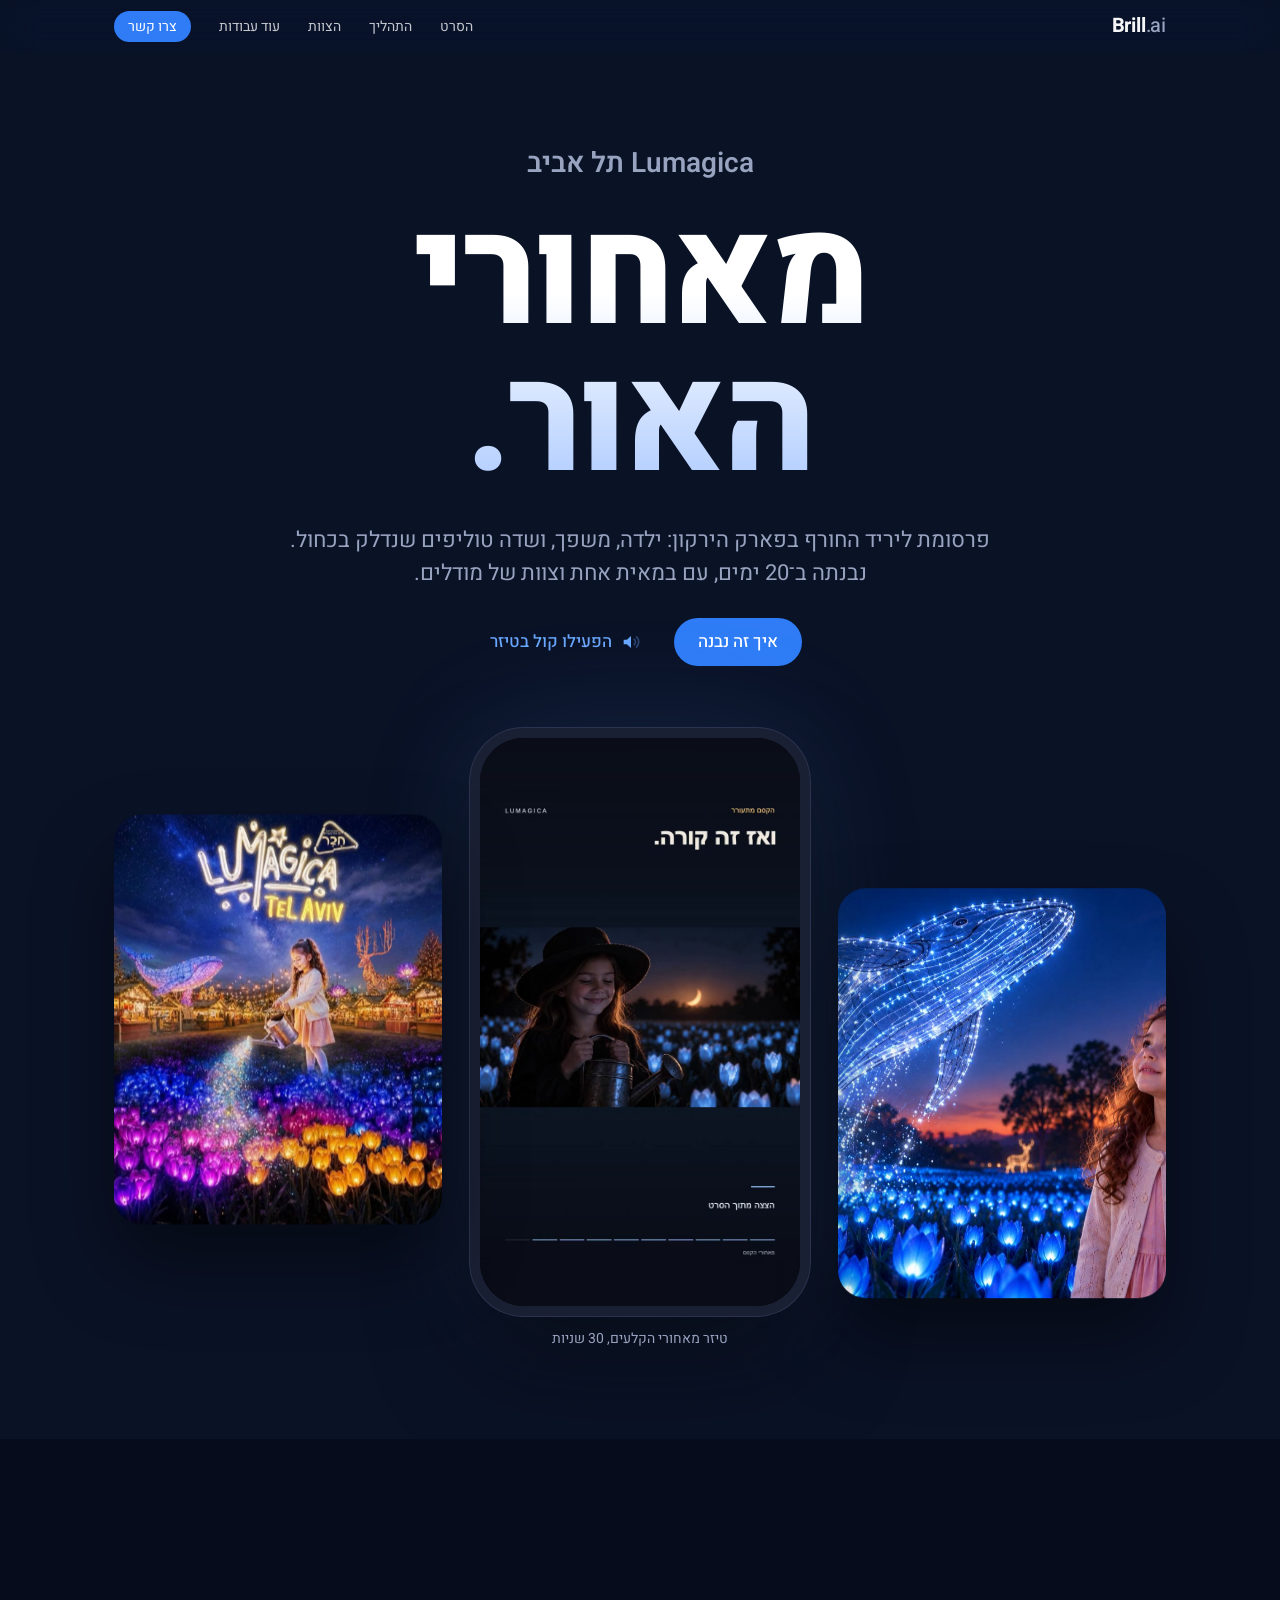
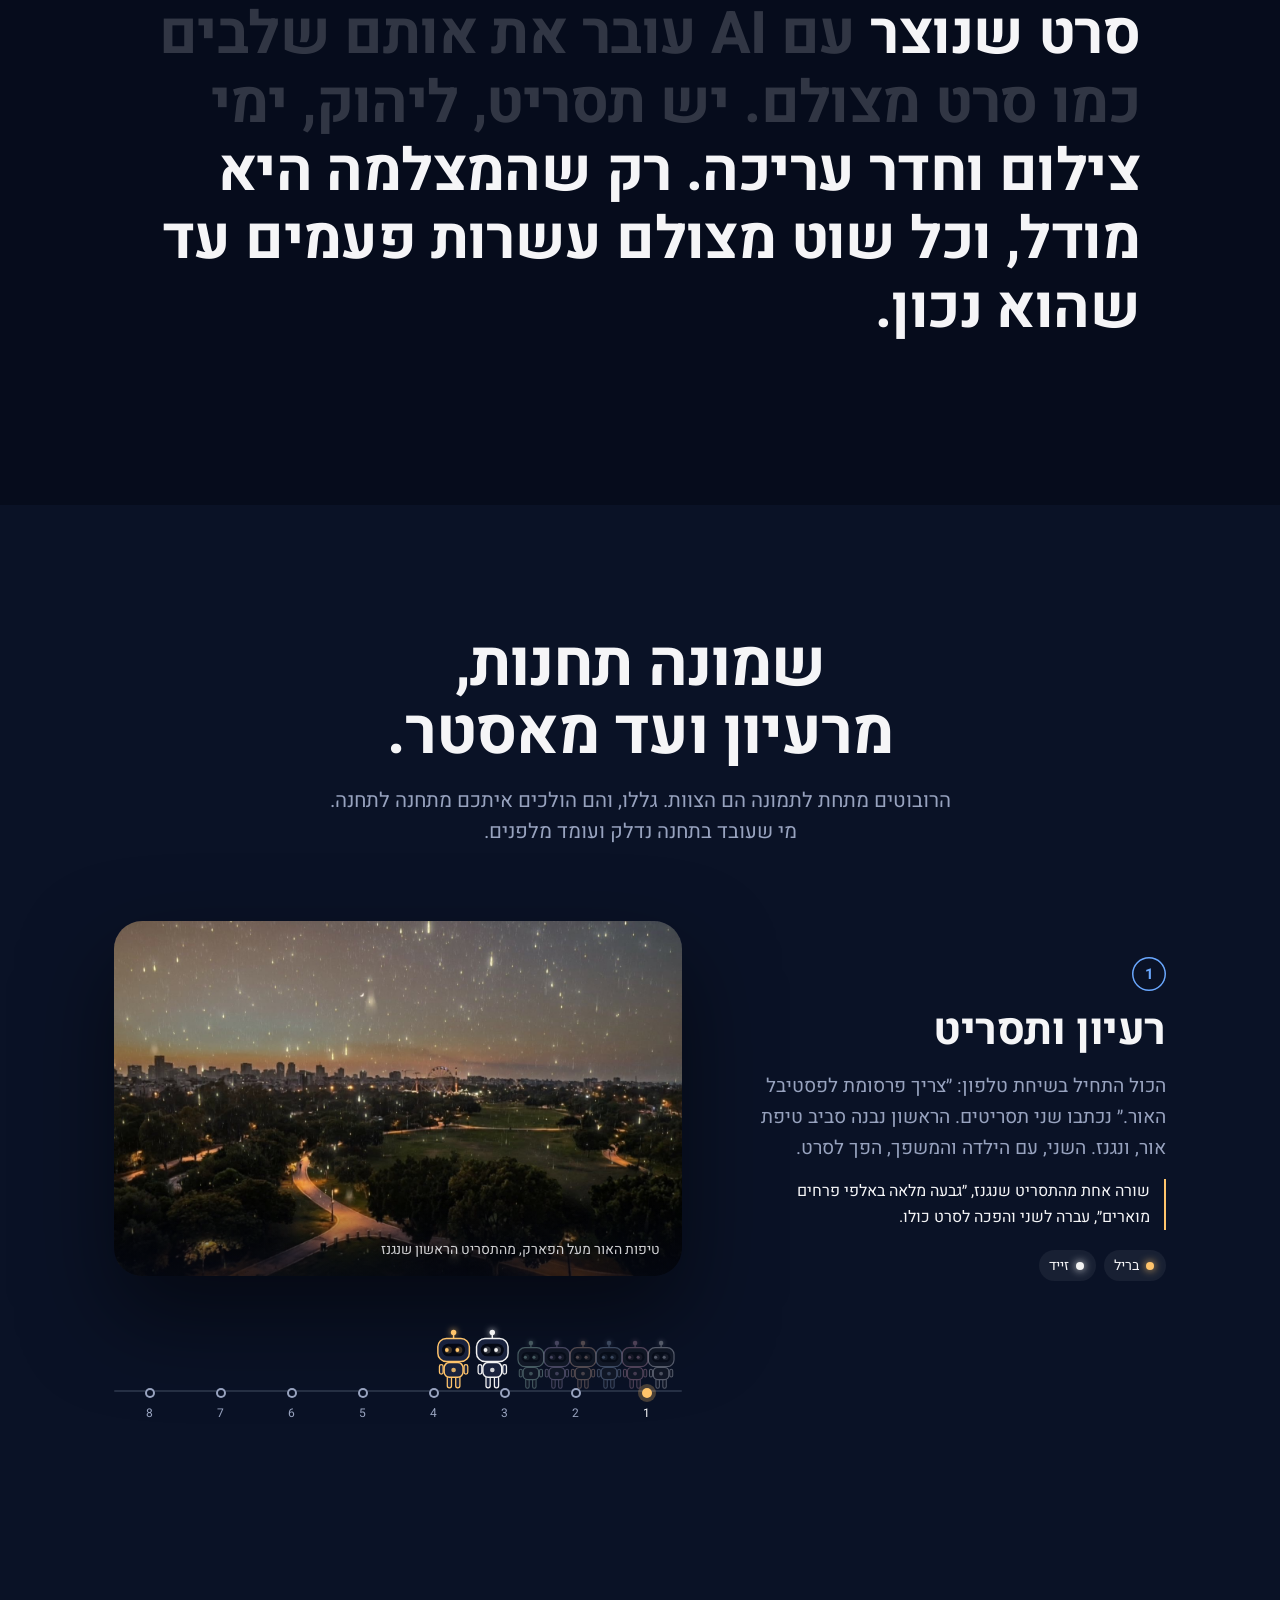
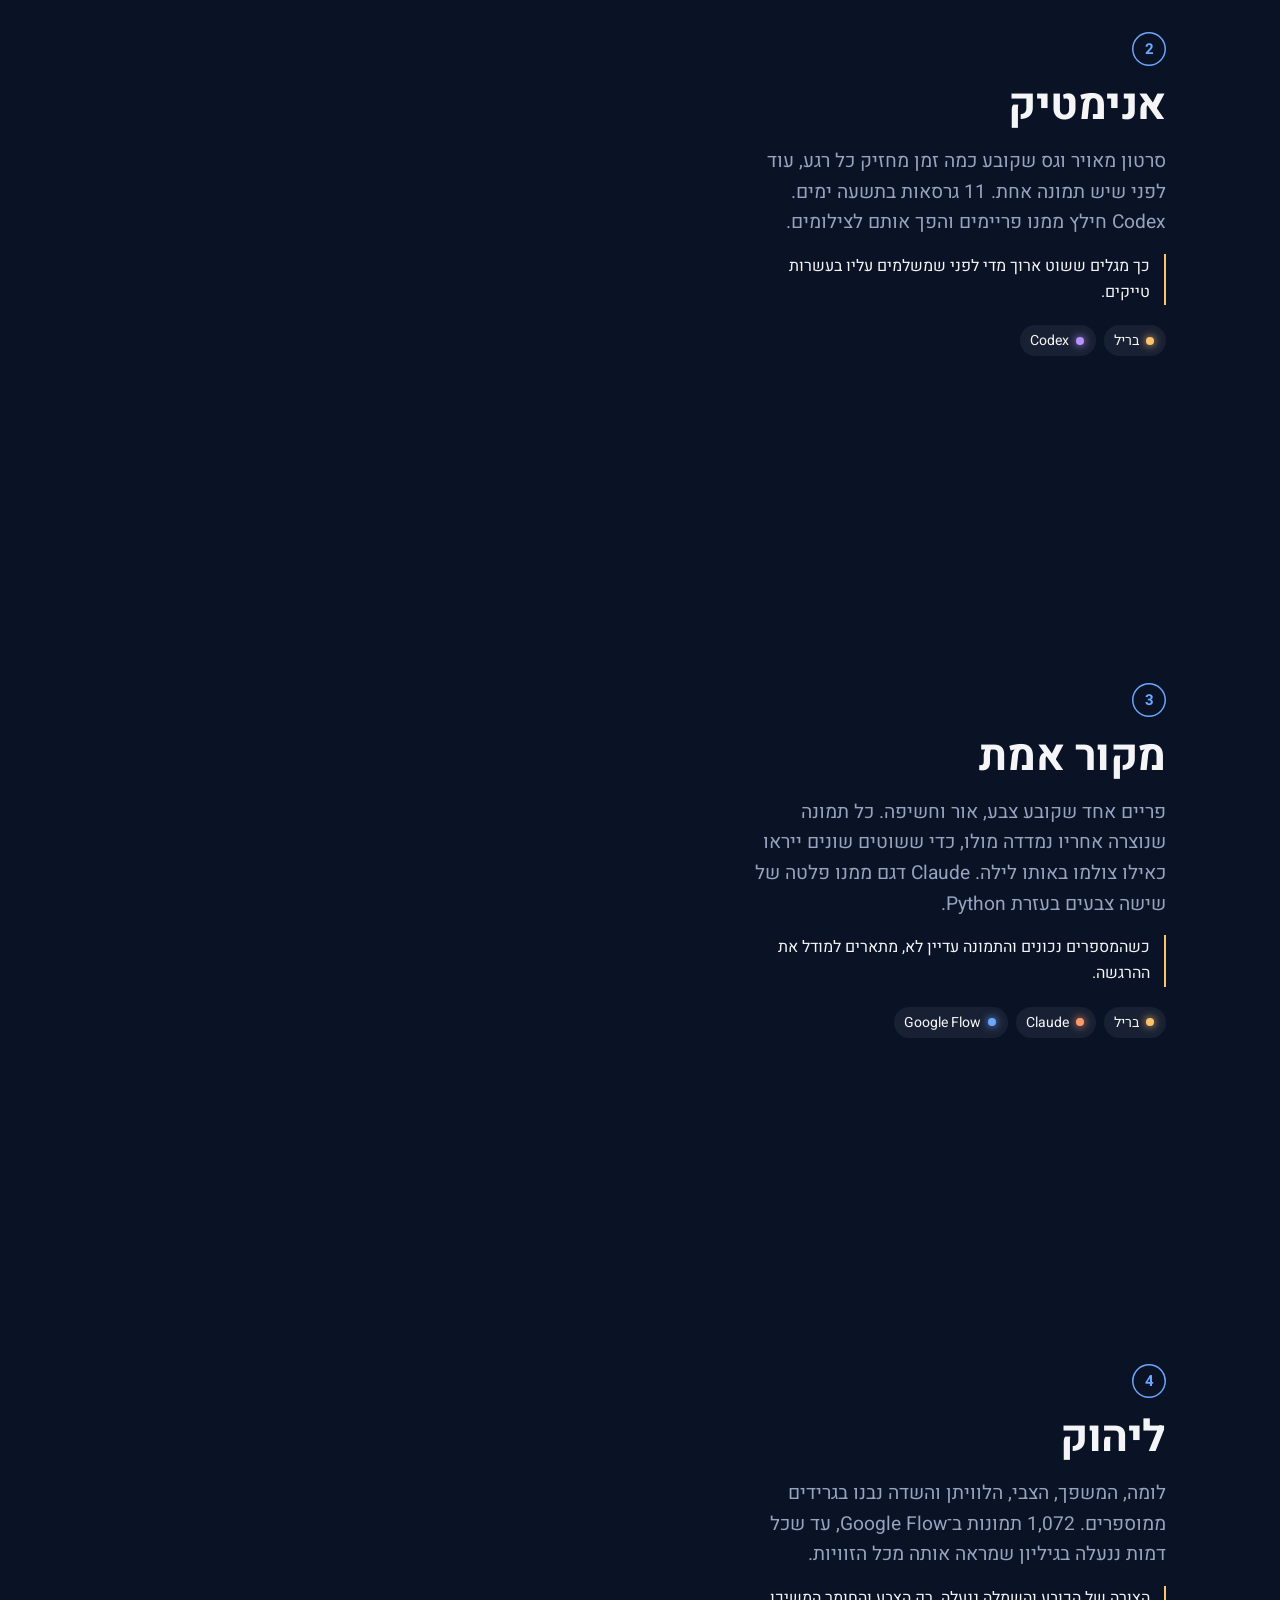
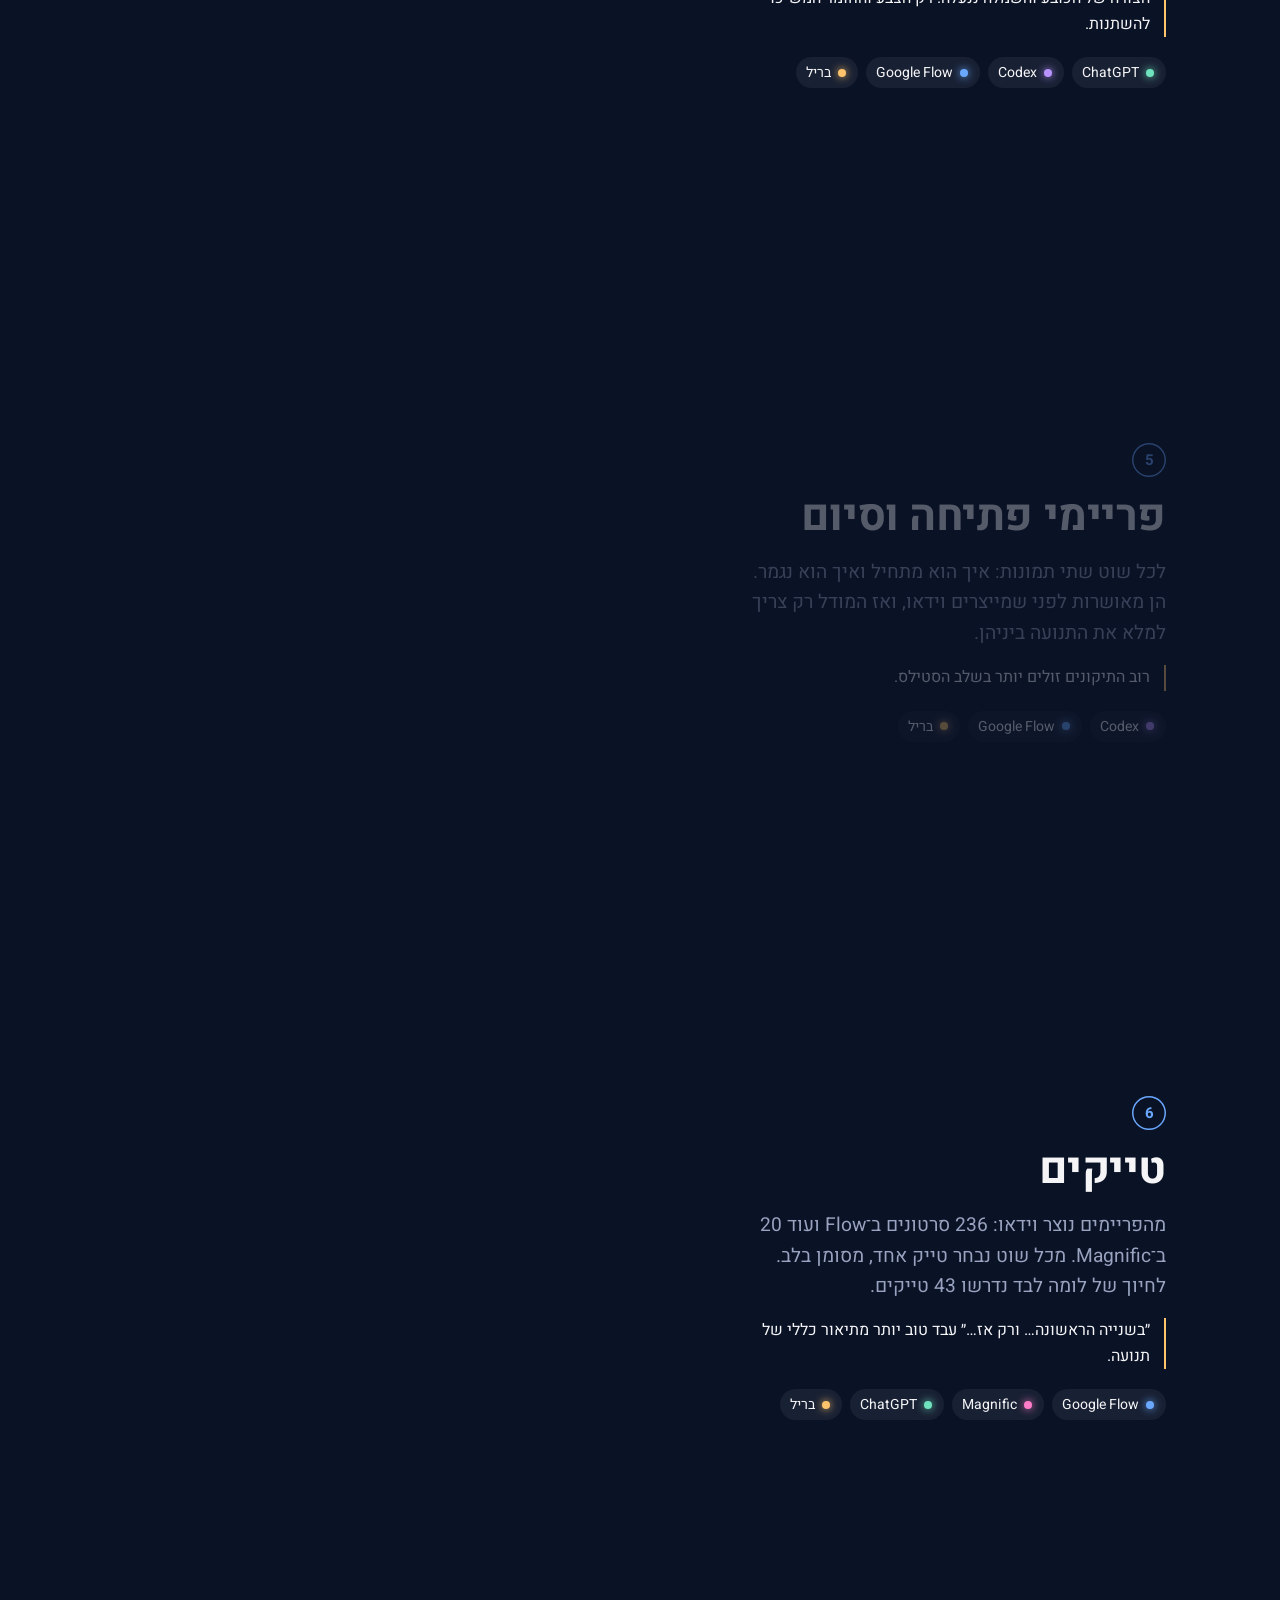
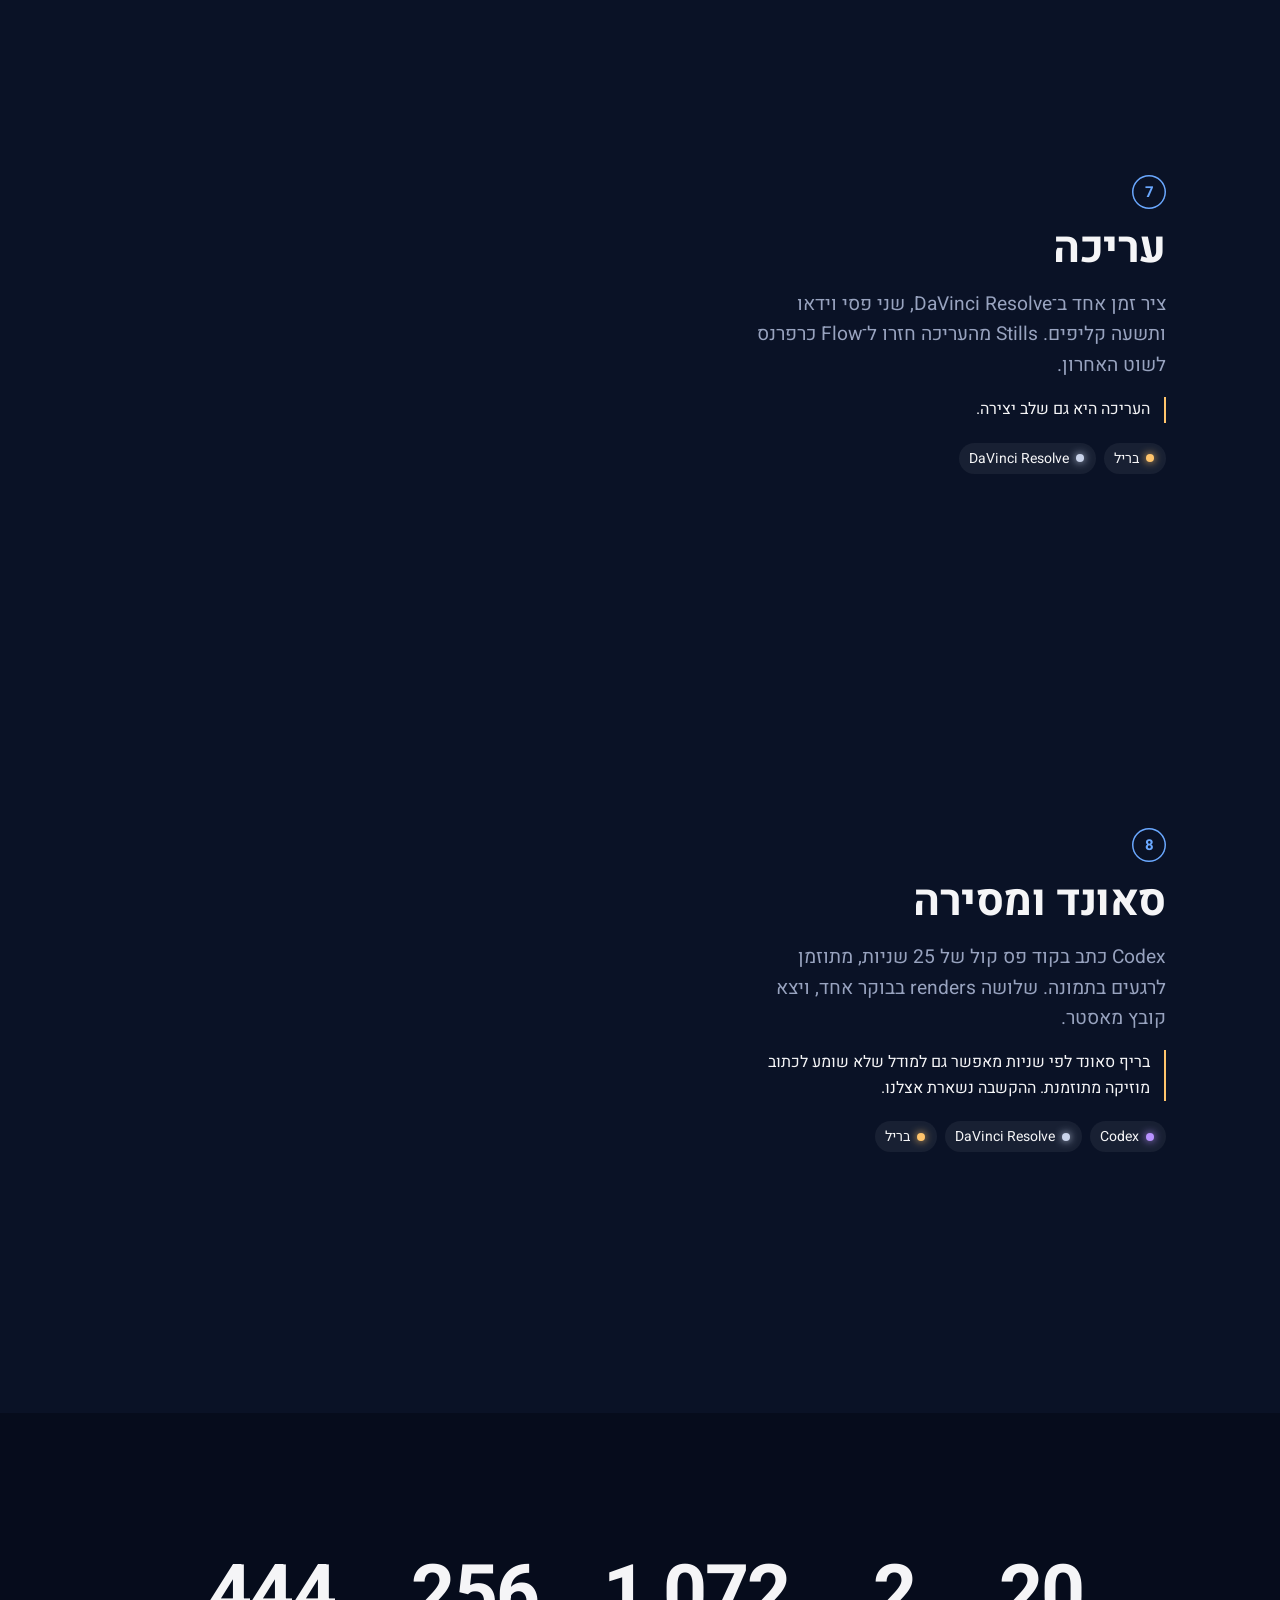
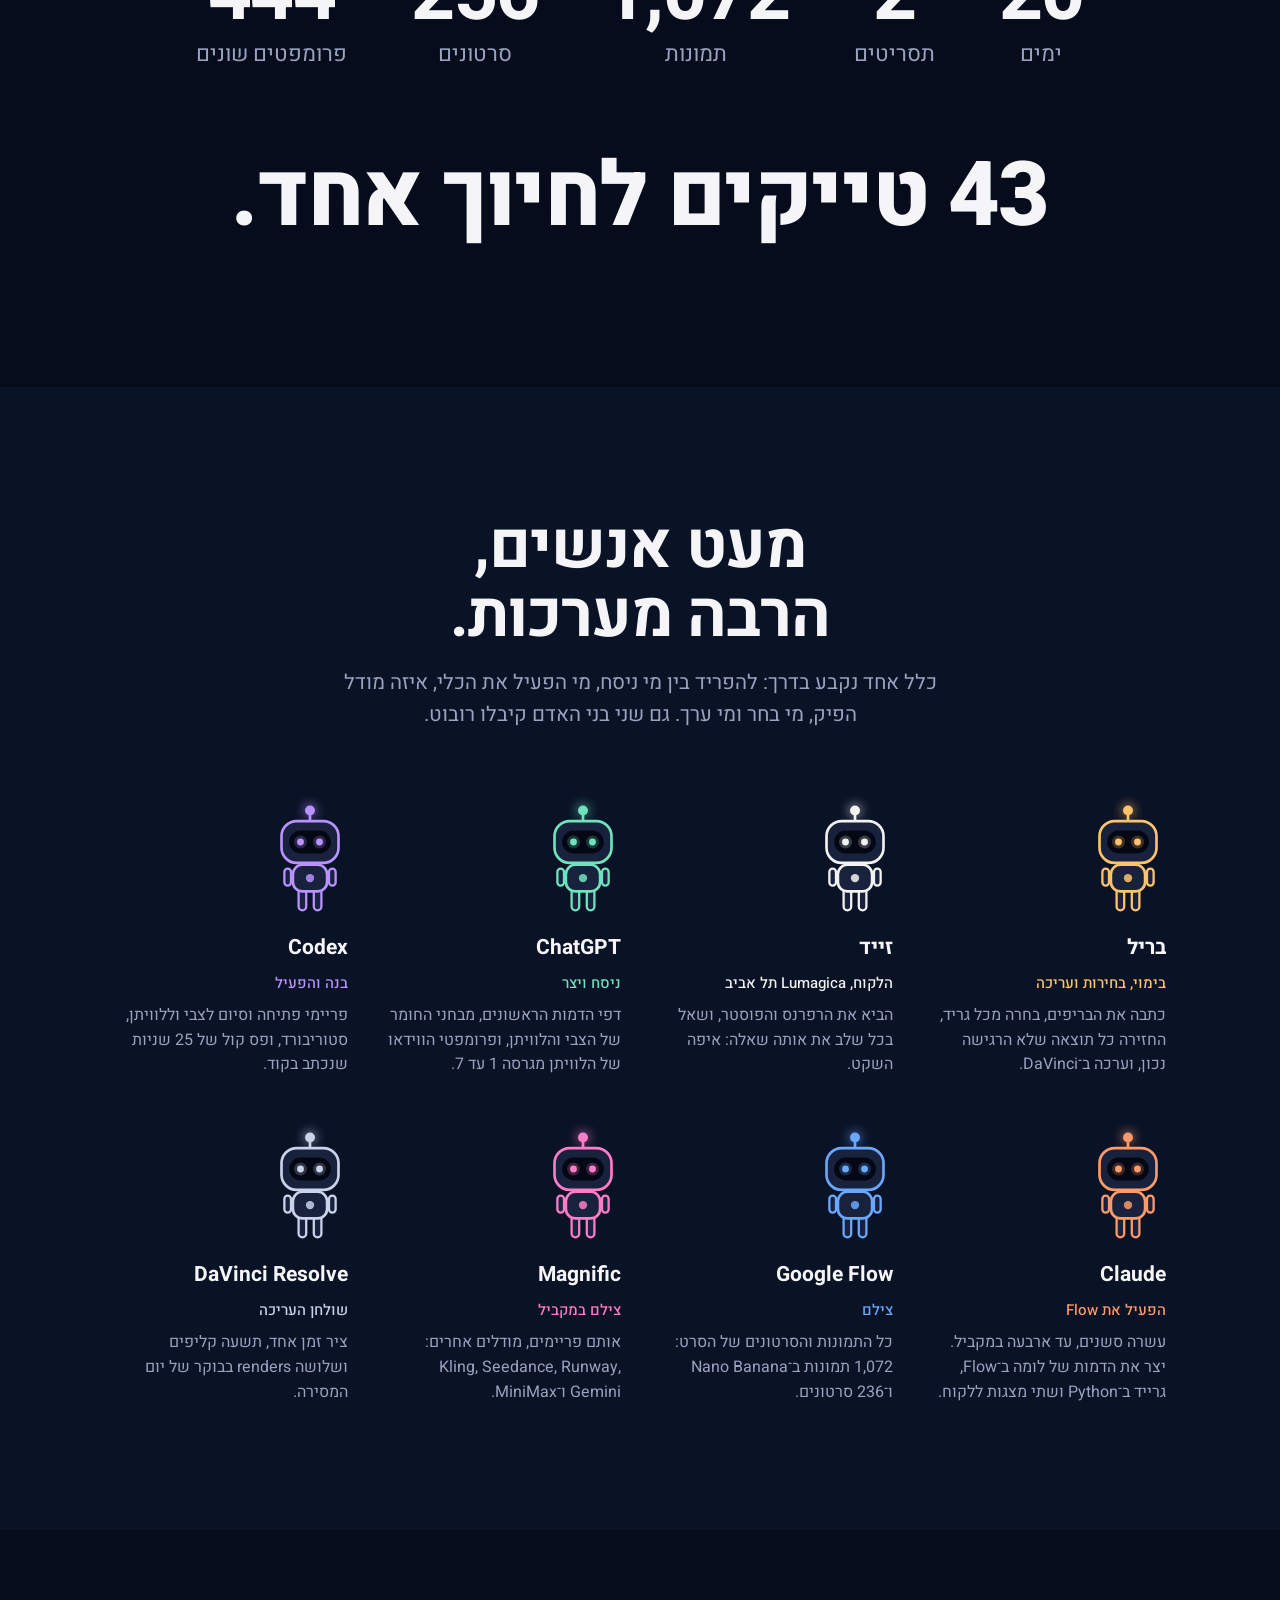
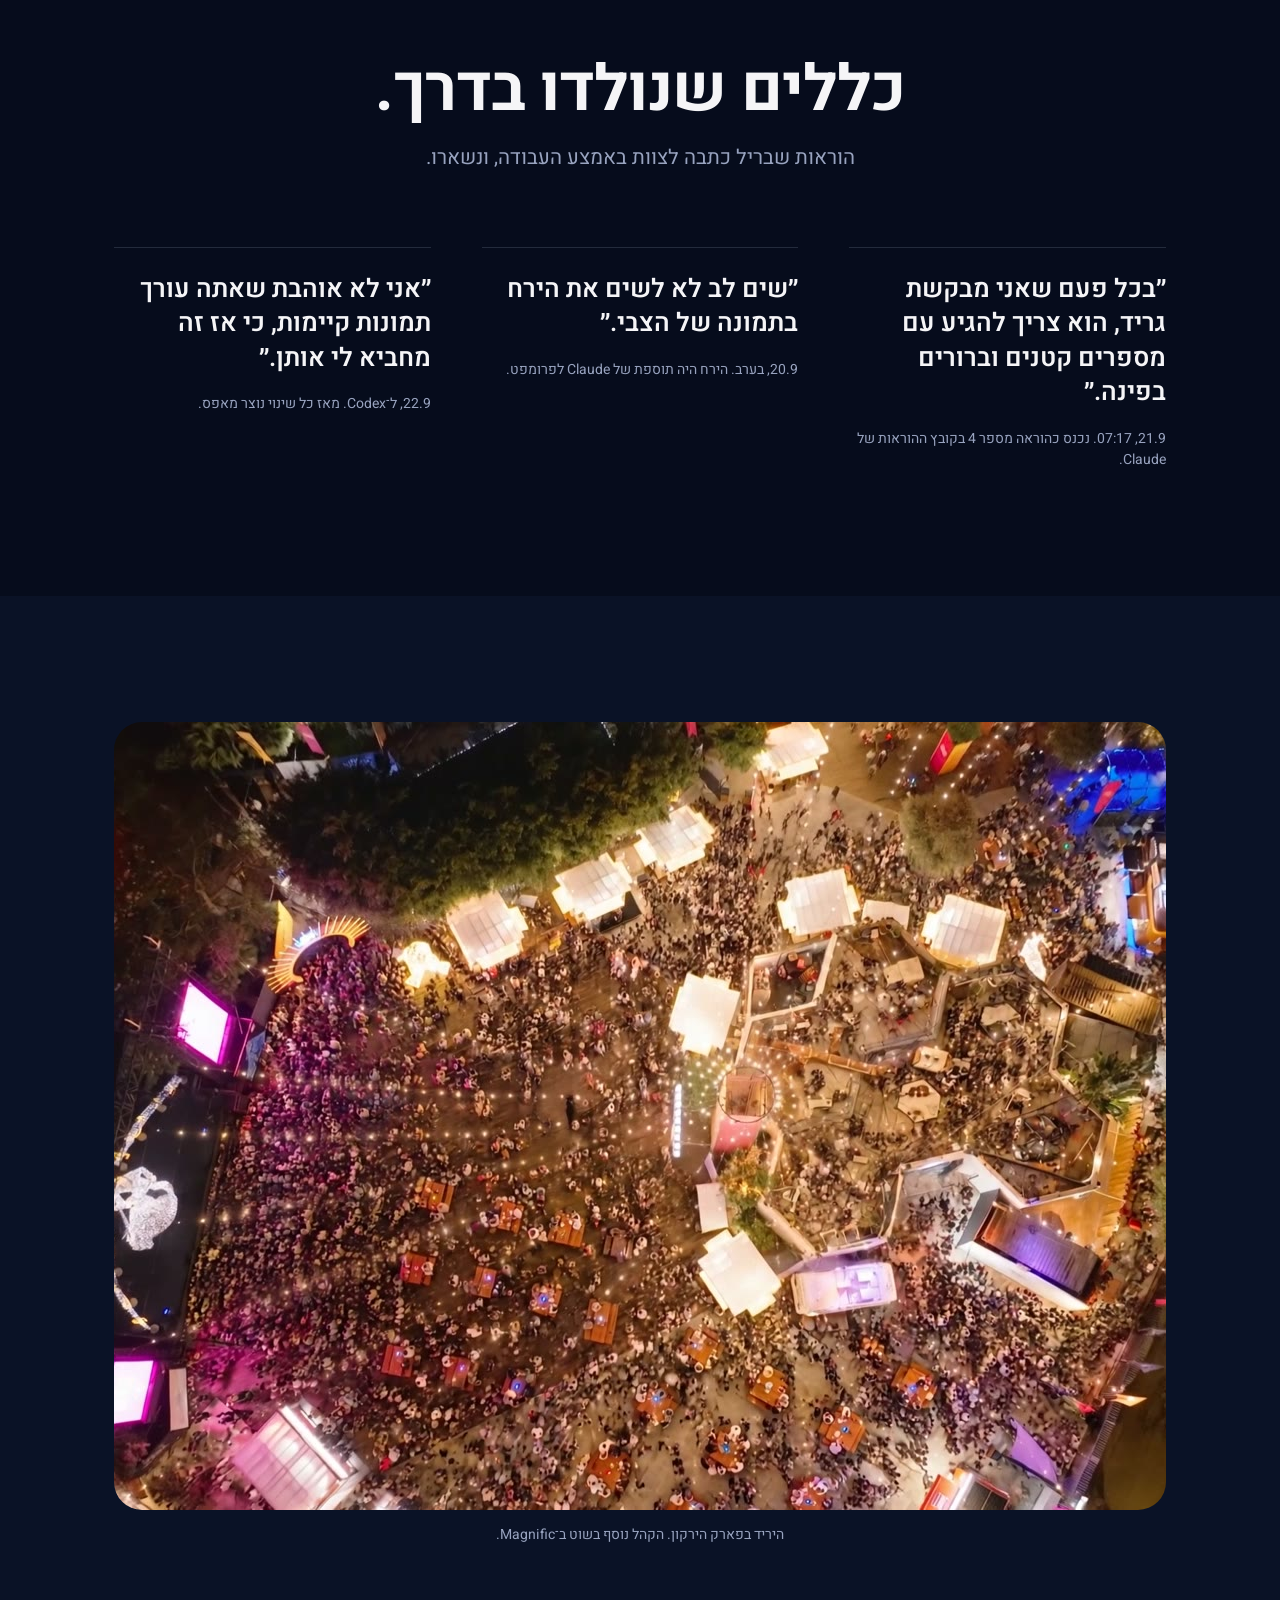
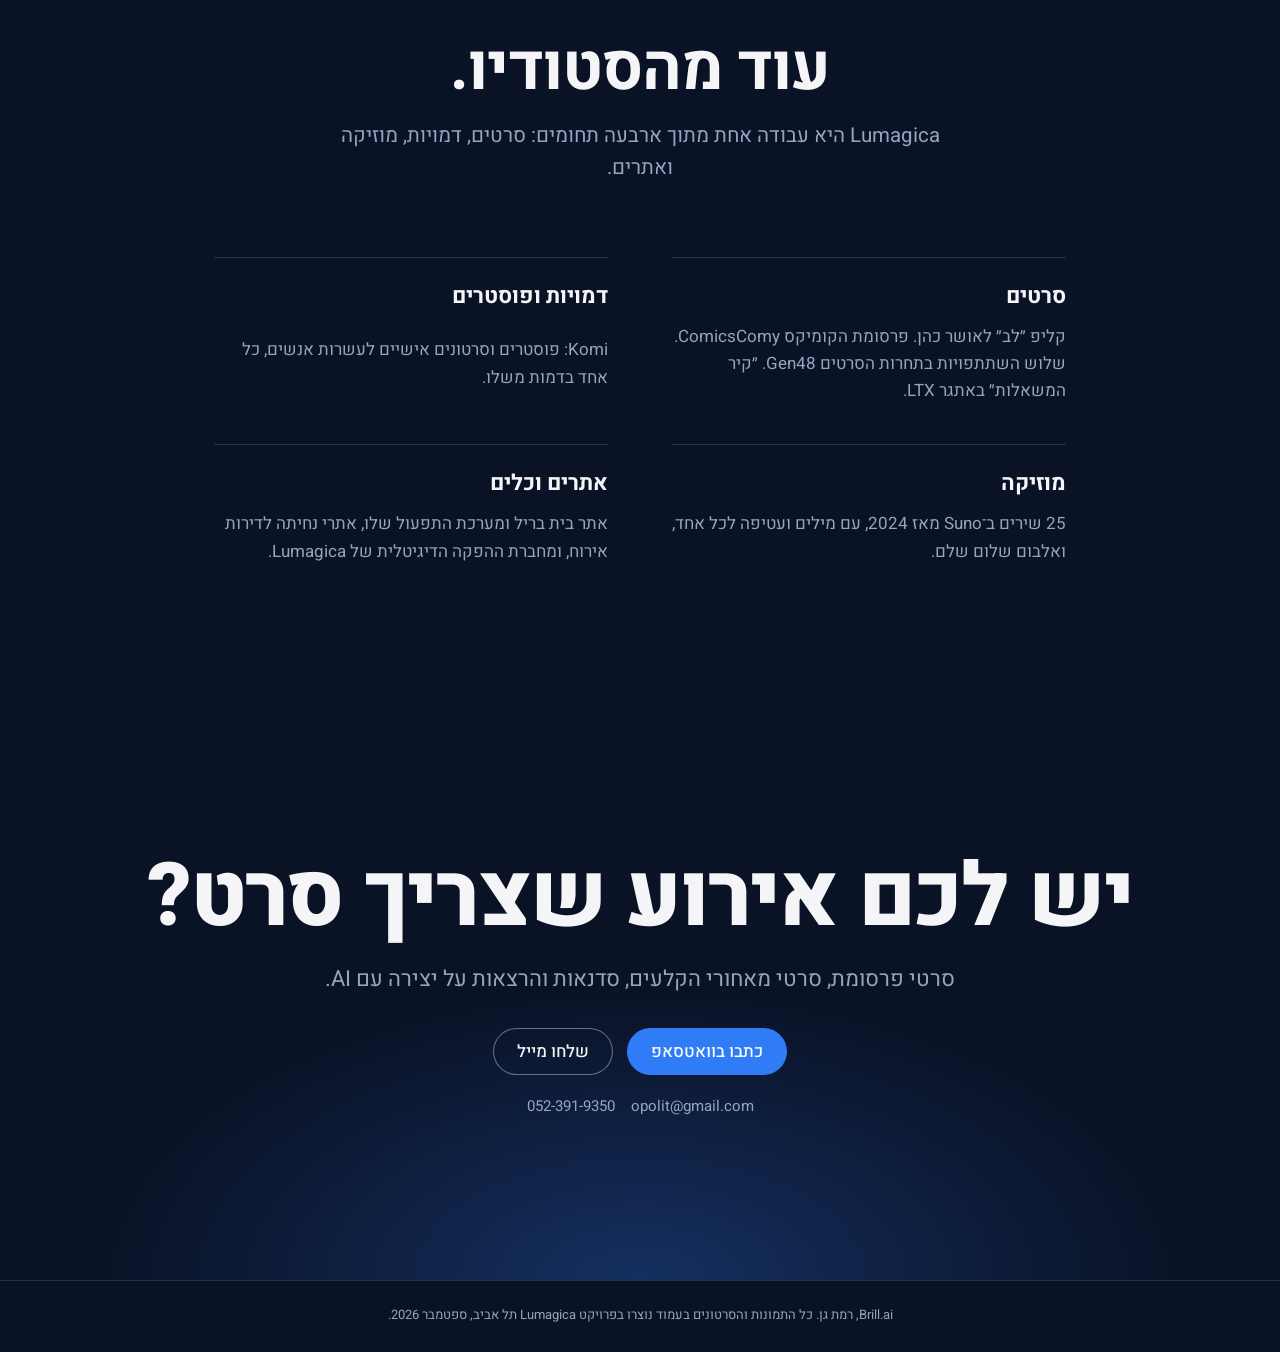
==== index.html @ cd02bb96 "Add Lumagica homepage with scroll-driven robot crew Static homepage built around the Lumagica Tel Av" ====
<!doctype html>
<html lang="he" dir="rtl">
<head>
  <meta charset="utf-8">
  <meta name="viewport" content="width=device-width, initial-scale=1, viewport-fit=cover">
  <title>Brill.ai · מאחורי האור</title>
  <meta name="description" content="איך נבנתה פרסומת ליריד החורף של Lumagica תל אביב: 20 ימים, 1,072 תמונות, 256 סרטונים, במאית אחת וצוות של מודלים.">
  <meta name="theme-color" content="#0a1226">
  <meta property="og:title" content="מאחורי האור · Brill.ai">
  <meta property="og:description" content="20 ימים, 1,072 תמונות ו־256 סרטונים. כך נבנתה הפרסומת של Lumagica תל אביב.">
  <meta property="og:image" content="assets/img/lumagica/poster.jpg">
  <meta property="og:type" content="website">
  <link rel="icon" href="assets/img/favicon.svg" type="image/svg+xml">
  <link rel="preconnect" href="https://fonts.googleapis.com">
  <link rel="preconnect" href="https://fonts.gstatic.com" crossorigin>
  <link rel="stylesheet" href="https://fonts.googleapis.com/css2?family=Heebo:wght@400;500;600;700;800&display=swap">
  <link rel="stylesheet" href="assets/css/site.css">
</head>
<body>
  <a class="skip" href="#main">דילוג לתוכן</a>

  <header class="nav" id="nav">
    <div class="nav-inner">
      <a class="logo" href="#top" aria-label="Brill.ai, לראש העמוד">Brill<span>.ai</span></a>
      <nav aria-label="ניווט ראשי">
        <a href="#film">הסרט</a>
        <a href="#process">התהליך</a>
        <a href="#crew">הצוות</a>
        <a href="#work">עוד עבודות</a>
        <a class="nav-cta" href="#contact">צרו קשר</a>
      </nav>
    </div>
  </header>

  <main id="main">

    <!-- HERO -->
    <section class="hero" id="top">
      <div class="hero-copy">
        <p class="hero-name">Lumagica תל אביב</p>
        <h1 class="hero-title">מאחורי האור.</h1>
        <p class="hero-sub">פרסומת ליריד החורף בפארק הירקון: ילדה, משפך, ושדה טוליפים שנדלק בכחול. נבנתה ב־20 ימים, עם במאית אחת וצוות של מודלים.</p>
        <div class="hero-actions">
          <a class="btn btn-primary" href="#process">איך זה נבנה</a>
          <button class="btn btn-link" type="button" id="soundToggle" aria-pressed="false">
            <svg viewBox="0 0 24 24" aria-hidden="true"><path d="M4 9.5h3.5L12 5.5v13l-4.5-4H4z" fill="currentColor"/><path class="wave" d="M15.5 9a4 4 0 0 1 0 6M18 6.5a7.5 7.5 0 0 1 0 11" fill="none" stroke="currentColor" stroke-width="1.8" stroke-linecap="round"/></svg>
            <span>הפעילו קול בטיזר</span>
          </button>
        </div>
      </div>

      <div class="hero-stage" id="film">
        <figure class="hero-side hero-side--a">
          <img src="assets/img/lumagica/whale.jpg" alt="לומה מביטה בלוויתן עשוי אור שפורץ מתוך שדה טוליפים כחולים" width="1300" height="732">
        </figure>
        <figure class="phone">
          <div class="phone-screen">
            <video id="teaser" src="assets/video/lumagica-behind-the-light.mp4" poster="assets/img/lumagica/teaser-poster.jpg" muted loop playsinline preload="metadata" aria-label="טיזר מאחורי הקלעים, 30 שניות"></video>
          </div>
          <figcaption>טיזר מאחורי הקלעים, 30 שניות</figcaption>
        </figure>
        <figure class="hero-side hero-side--b">
          <img src="assets/img/lumagica/poster.jpg" alt="פוסטר Lumagica תל אביב: ילדה משקה שדה טוליפים מוארים" width="900" height="1184">
        </figure>
      </div>
    </section>

    <!-- STATEMENT -->
    <section class="statement" aria-label="על התהליך">
      <p class="statement-text" id="statement">סרט שנוצר עם AI עובר את אותם שלבים כמו סרט מצולם. יש תסריט, ליהוק, ימי צילום וחדר עריכה. רק שהמצלמה היא מודל, וכל שוט מצולם עשרות פעמים עד שהוא נכון.</p>
    </section>

    <!-- PROCESS -->
    <section class="process" id="process" aria-labelledby="process-title">
      <div class="section-head">
        <h2 id="process-title">שמונה תחנות, מרעיון ועד מאסטר.</h2>
        <p>הרובוטים מתחת לתמונה הם הצוות. גללו, והם הולכים איתכם מתחנה לתחנה. מי שעובד בתחנה נדלק ועומד מלפנים.</p>
      </div>

      <div class="process-grid">
        <div class="stage" aria-hidden="true">
          <div class="stage-frame">
            <img class="stage-img is-active" src="assets/img/lumagica/drop.jpg" alt="" data-i="0">
            <img class="stage-img" src="assets/img/lumagica/animatic.jpg" alt="" data-i="1" loading="lazy">
            <img class="stage-img" src="assets/img/lumagica/field.jpg" alt="" data-i="2" loading="lazy">
            <img class="stage-img" src="assets/img/lumagica/luma-sheet.jpg" alt="" data-i="3" loading="lazy">
            <img class="stage-img" src="assets/img/lumagica/deer.jpg" alt="" data-i="4" loading="lazy">
            <img class="stage-img" src="assets/img/lumagica/whale.jpg" alt="" data-i="5" loading="lazy">
            <img class="stage-img" src="assets/img/lumagica/davinci-still.jpg" alt="" data-i="6" loading="lazy">
            <img class="stage-img" src="assets/img/lumagica/watering-can.jpg" alt="" data-i="7" loading="lazy">
            <p class="stage-caption" id="stageCaption">טיפות האור מעל הפארק, מהתסריט הראשון שנגנז</p>
          </div>
          <div class="rail" id="rail">
            <div class="rail-line"><div class="rail-fill" id="railFill"></div></div>
            <ol class="rail-stops" id="railStops"></ol>
            <div class="rail-bots" id="railBots"></div>
          </div>
        </div>

        <ol class="steps" id="steps">
          <li class="step" data-who="brill zaid" data-caption="טיפות האור מעל הפארק, מהתסריט הראשון שנגנז">
            <span class="step-num">1</span>
            <h3>רעיון ותסריט</h3>
            <p>הכול התחיל בשיחת טלפון: ״צריך פרסומת לפסטיבל האור.״ נכתבו שני תסריטים. הראשון נבנה סביב טיפת אור, ונגנז. השני, עם הילדה והמשפך, הפך לסרט.</p>
            <p class="step-lesson">שורה אחת מהתסריט שנגנז, ״גבעה מלאה באלפי פרחים מוארים״, עברה לשני והפכה לסרט כולו.</p>
          </li>
          <li class="step" data-who="brill codex" data-caption="אנימטיק, גרסה 05">
            <span class="step-num">2</span>
            <h3>אנימטיק</h3>
            <p>סרטון מאויר וגס שקובע כמה זמן מחזיק כל רגע, עוד לפני שיש תמונה אחת. 11 גרסאות בתשעה ימים. Codex חילץ ממנו פריימים והפך אותם לצילומים.</p>
            <p class="step-lesson">כך מגלים ששוט ארוך מדי לפני שמשלמים עליו בעשרות טייקים.</p>
          </li>
          <li class="step" data-who="brill claude flow" data-caption="השדה, לפני שנדלק">
            <span class="step-num">3</span>
            <h3>מקור אמת</h3>
            <p>פריים אחד שקובע צבע, אור וחשיפה. כל תמונה שנוצרה אחריו נמדדה מולו, כדי ששוטים שונים ייראו כאילו צולמו באותו לילה. Claude דגם ממנו פלטה של שישה צבעים בעזרת Python.</p>
            <p class="step-lesson">כשהמספרים נכונים והתמונה עדיין לא, מתארים למודל את ההרגשה.</p>
          </li>
          <li class="step" data-who="chatgpt codex flow brill" data-caption="גיליון הדמות של לומה">
            <span class="step-num">4</span>
            <h3>ליהוק</h3>
            <p>לומה, המשפך, הצבי, הלוויתן והשדה נבנו בגרידים ממוספרים. 1,072 תמונות ב־Google Flow, עד שכל דמות ננעלה בגיליון שמראה אותה מכל הזוויות.</p>
            <p class="step-lesson">הצורה של הכובע והשמלה ננעלה. רק הצבע והחומר המשיכו להשתנות.</p>
          </li>
          <li class="step" data-who="codex flow brill" data-caption="פסל הצבי">
            <span class="step-num">5</span>
            <h3>פריימי פתיחה וסיום</h3>
            <p>לכל שוט שתי תמונות: איך הוא מתחיל ואיך הוא נגמר. הן מאושרות לפני שמייצרים וידאו, ואז המודל רק צריך למלא את התנועה ביניהן.</p>
            <p class="step-lesson">רוב התיקונים זולים יותר בשלב הסטילס.</p>
          </li>
          <li class="step" data-who="flow magnific chatgpt brill" data-caption="הלוויתן פורץ מתוך הפרחים">
            <span class="step-num">6</span>
            <h3>טייקים</h3>
            <p>מהפריימים נוצר וידאו: 236 סרטונים ב־Flow ועוד 20 ב־Magnific. מכל שוט נבחר טייק אחד, מסומן בלב. לחיוך של לומה לבד נדרשו 43 טייקים.</p>
            <p class="step-lesson">״בשנייה הראשונה… ורק אז…״ עבד טוב יותר מתיאור כללי של תנועה.</p>
          </li>
          <li class="step" data-who="brill davinci" data-caption="Still שנשמר מתוך DaVinci Resolve">
            <span class="step-num">7</span>
            <h3>עריכה</h3>
            <p>ציר זמן אחד ב־DaVinci Resolve, שני פסי וידאו ותשעה קליפים. Stills מהעריכה חזרו ל־Flow כרפרנס לשוט האחרון.</p>
            <p class="step-lesson">העריכה היא גם שלב יצירה.</p>
          </li>
          <li class="step" data-who="codex davinci brill" data-caption="המשפך והשדה הנדלק">
            <span class="step-num">8</span>
            <h3>סאונד ומסירה</h3>
            <p>Codex כתב בקוד פס קול של 25 שניות, מתוזמן לרגעים בתמונה. שלושה renders בבוקר אחד, ויצא קובץ מאסטר.</p>
            <p class="step-lesson">בריף סאונד לפי שניות מאפשר גם למודל שלא שומע לכתוב מוזיקה מתוזמנת. ההקשבה נשארת אצלנו.</p>
          </li>
        </ol>
      </div>
    </section>

    <!-- NUMBERS -->
    <section class="numbers" aria-labelledby="numbers-title">
      <h2 class="visually-hidden" id="numbers-title">הפרויקט במספרים</h2>
      <ul class="tally">
        <li><b>20</b> ימים</li>
        <li><b>2</b> תסריטים</li>
        <li><b>1,072</b> תמונות</li>
        <li><b>256</b> סרטונים</li>
        <li><b>444</b> פרומפטים שונים</li>
      </ul>
      <p class="tally-punch"><b>43</b> טייקים לחיוך אחד.</p>
    </section>

    <!-- CREW -->
    <section class="crew" id="crew" aria-labelledby="crew-title">
      <div class="section-head">
        <h2 id="crew-title">מעט אנשים, הרבה מערכות.</h2>
        <p>כלל אחד נקבע בדרך: להפריד בין מי ניסח, מי הפעיל את הכלי, איזה מודל הפיק, מי בחר ומי ערך. גם שני בני האדם קיבלו רובוט.</p>
      </div>
      <ul class="crew-grid">
        <li class="member" data-bot="brill">
          <div class="member-bot" aria-hidden="true"></div>
          <h3>בריל</h3>
          <p class="member-role">בימוי, בחירות ועריכה</p>
          <p>כתבה את הבריפים, בחרה מכל גריד, החזירה כל תוצאה שלא הרגישה נכון, וערכה ב־DaVinci.</p>
        </li>
        <li class="member" data-bot="zaid">
          <div class="member-bot" aria-hidden="true"></div>
          <h3>זייד</h3>
          <p class="member-role">הלקוח, Lumagica תל אביב</p>
          <p>הביא את הרפרנס והפוסטר, ושאל בכל שלב את אותה שאלה: איפה השקט.</p>
        </li>
        <li class="member" data-bot="chatgpt">
          <div class="member-bot" aria-hidden="true"></div>
          <h3>ChatGPT</h3>
          <p class="member-role">ניסח ויצר</p>
          <p>דפי הדמות הראשונים, מבחני החומר של הצבי והלוויתן, ופרומפטי הווידאו של הלוויתן מגרסה 1 עד 7.</p>
        </li>
        <li class="member" data-bot="codex">
          <div class="member-bot" aria-hidden="true"></div>
          <h3>Codex</h3>
          <p class="member-role">בנה והפעיל</p>
          <p>פריימי פתיחה וסיום לצבי וללוויתן, סטוריבורד, ופס קול של 25 שניות שנכתב בקוד.</p>
        </li>
        <li class="member" data-bot="claude">
          <div class="member-bot" aria-hidden="true"></div>
          <h3>Claude</h3>
          <p class="member-role">הפעיל את Flow</p>
          <p>עשרה סשנים, עד ארבעה במקביל. יצר את הדמות של לומה ב־Flow, גרייד ב־Python ושתי מצגות ללקוח.</p>
        </li>
        <li class="member" data-bot="flow">
          <div class="member-bot" aria-hidden="true"></div>
          <h3>Google Flow</h3>
          <p class="member-role">צילם</p>
          <p>כל התמונות והסרטונים של הסרט: 1,072 תמונות ב־Nano Banana ו־236 סרטונים.</p>
        </li>
        <li class="member" data-bot="magnific">
          <div class="member-bot" aria-hidden="true"></div>
          <h3>Magnific</h3>
          <p class="member-role">צילם במקביל</p>
          <p>אותם פריימים, מודלים אחרים: Kling, Seedance, Runway, Gemini ו־MiniMax.</p>
        </li>
        <li class="member" data-bot="davinci">
          <div class="member-bot" aria-hidden="true"></div>
          <h3>DaVinci Resolve</h3>
          <p class="member-role">שולחן העריכה</p>
          <p>ציר זמן אחד, תשעה קליפים ושלושה renders בבוקר של יום המסירה.</p>
        </li>
      </ul>
    </section>

    <!-- RULES -->
    <section class="rules" aria-labelledby="rules-title">
      <div class="section-head">
        <h2 id="rules-title">כללים שנולדו בדרך.</h2>
        <p>הוראות שבריל כתבה לצוות באמצע העבודה, ונשארו.</p>
      </div>
      <div class="rules-list">
        <blockquote>
          <p>״בכל פעם שאני מבקשת גריד, הוא צריך להגיע עם מספרים קטנים וברורים בפינה.״</p>
          <footer>21.9, 07:17. נכנס כהוראה מספר 4 בקובץ ההוראות של Claude.</footer>
        </blockquote>
        <blockquote>
          <p>״שים לב לא לשים את הירח בתמונה של הצבי.״</p>
          <footer>20.9, בערב. הירח היה תוספת של Claude לפרומפט.</footer>
        </blockquote>
        <blockquote>
          <p>״אני לא אוהבת שאתה עורך תמונות קיימות, כי אז זה מחביא לי אותן.״</p>
          <footer>22.9, ל־Codex. מאז כל שינוי נוצר מאפס.</footer>
        </blockquote>
      </div>
    </section>

    <!-- MORE WORK -->
    <section class="work" id="work" aria-labelledby="work-title">
      <figure class="work-hero">
        <img src="assets/img/lumagica/fair-crowd.jpg" alt="צילום רחפן של יריד החורף בפארק הירקון, מלא אנשים" loading="lazy" width="1400" height="788">
        <figcaption>היריד בפארק הירקון. הקהל נוסף בשוט ב־Magnific.</figcaption>
      </figure>
      <div class="section-head">
        <h2 id="work-title">עוד מהסטודיו.</h2>
        <p>Lumagica היא עבודה אחת מתוך ארבעה תחומים: סרטים, דמויות, מוזיקה ואתרים.</p>
      </div>
      <dl class="work-list">
        <div>
          <dt>סרטים</dt>
          <dd>קליפ ״לב״ לאושר כהן. פרסומת הקומיקס ComicsComy. שלוש השתתפויות בתחרות הסרטים Gen48. ״קיר המשאלות״ באתגר LTX.</dd>
        </div>
        <div>
          <dt>דמויות ופוסטרים</dt>
          <dd>Komi: פוסטרים וסרטונים אישיים לעשרות אנשים, כל אחד בדמות משלו.</dd>
        </div>
        <div>
          <dt>מוזיקה</dt>
          <dd>25 שירים ב־Suno מאז 2024, עם מילים ועטיפה לכל אחד, ואלבום שלום שלם.</dd>
        </div>
        <div>
          <dt>אתרים וכלים</dt>
          <dd>אתר בית בריל ומערכת התפעול שלו, אתרי נחיתה לדירות אירוח, ומחברת ההפקה הדיגיטלית של Lumagica.</dd>
        </div>
      </dl>
    </section>

    <!-- CONTACT -->
    <section class="contact" id="contact" aria-labelledby="contact-title">
      <h2 id="contact-title">יש לכם אירוע שצריך סרט?</h2>
      <p>סרטי פרסומת, סרטי מאחורי הקלעים, סדנאות והרצאות על יצירה עם AI.</p>
      <div class="contact-actions">
        <a class="btn btn-primary" href="https://wa.me/972523919350">כתבו בוואטסאפ</a>
        <a class="btn btn-ghost" href="mailto:opolit@gmail.com">שלחו מייל</a>
      </div>
      <p class="contact-plain"><span dir="ltr">opolit@gmail.com</span> &nbsp;&nbsp; <span dir="ltr">052-391-9350</span></p>
    </section>
  </main>

  <footer class="site-footer">
    <p>Brill.ai, רמת גן. כל התמונות והסרטונים בעמוד נוצרו בפרויקט Lumagica תל אביב, ספטמבר 2026.</p>
  </footer>

  <div class="bot-tip" id="botTip" role="status" aria-live="polite"></div>
  <script src="assets/js/site.js" defer></script>
</body>
</html>
---- assets/css/site.css ----
/* Brill.ai — Lumagica homepage
   Structure and typography follow Apple product pages: one family (SF on Apple
   devices, Heebo elsewhere), very large confident headlines, generous space,
   sticky storytelling. The palette is the film's own night: Yarkon Park sky,
   tulip blue, and the warm light of the watering can. The page commits to
   this single dark world rather than switching themes. */

:root {
  --night: #0a1226;
  --deep: #060c1c;
  --panel: #111a33;
  --ink: #f5f5f7;
  --mist: #98a3bf;
  --line: rgba(152, 163, 191, 0.2);
  --tulip: #6aa8ff;
  --tulip-strong: #2f7cf6;
  --lamp: #ffc46b;

  /* crew colors (one per member, used on robots and chips) */
  --c-brill: #ffc46b;
  --c-zaid: #f2f2f2;
  --c-chatgpt: #6fe3bd;
  --c-codex: #b892ff;
  --c-claude: #ff9a6b;
  --c-flow: #6aa8ff;
  --c-magnific: #ff7cc8;
  --c-davinci: #c9d3ea;

  --font: -apple-system, BlinkMacSystemFont, "SF Pro Display", "SF Hebrew", "Heebo", system-ui, "Segoe UI", Arial, sans-serif;
  --nav-h: 52px;
  --gutter: clamp(20px, 5vw, 64px);
  --wrap: 1180px;
  --ease: cubic-bezier(0.32, 0.08, 0.24, 1);

  color-scheme: dark;
}

*, *::before, *::after { box-sizing: border-box; }

html {
  scroll-behavior: smooth;
  scroll-padding-top: calc(var(--nav-h) + 12px);
  -webkit-text-size-adjust: 100%;
}

body {
  margin: 0;
  background: var(--night);
  color: var(--ink);
  font-family: var(--font);
  font-size: 17px;
  line-height: 1.5;
  -webkit-font-smoothing: antialiased;
  text-rendering: optimizeLegibility;
  overflow-x: clip;
}

img, video { display: block; max-width: 100%; }
a { color: inherit; }
h1, h2, h3 { margin: 0; text-wrap: balance; }
p { margin: 0; }
figure { margin: 0; }
button { font: inherit; color: inherit; }

:focus-visible {
  outline: 2px solid var(--tulip);
  outline-offset: 3px;
  border-radius: 6px;
}

.visually-hidden {
  position: absolute !important;
  width: 1px; height: 1px;
  overflow: hidden;
  clip: rect(0 0 0 0);
  white-space: nowrap;
}

.skip {
  position: absolute;
  inset-inline-start: 12px;
  top: -60px;
  z-index: 100;
  background: var(--ink);
  color: var(--night);
  padding: 10px 16px;
  border-radius: 10px;
  text-decoration: none;
}
.skip:focus { top: 12px; }

/* ---------- nav ---------- */
.nav {
  position: sticky;
  top: 0;
  z-index: 50;
  padding-top: env(safe-area-inset-top, 0px);
  background: rgba(10, 18, 38, 0.72);
  backdrop-filter: saturate(180%) blur(20px);
  -webkit-backdrop-filter: saturate(180%) blur(20px);
  border-bottom: 1px solid transparent;
  transition: border-color 0.3s;
}
.nav.is-scrolled { border-bottom-color: var(--line); }
.nav-inner {
  max-width: var(--wrap);
  margin: 0 auto;
  height: var(--nav-h);
  padding-inline: var(--gutter);
  display: flex;
  align-items: center;
  justify-content: space-between;
  gap: 24px;
}
.logo {
  font-weight: 700;
  font-size: 20px;
  letter-spacing: -0.01em;
  text-decoration: none;
  direction: ltr;
}
.logo span { color: var(--mist); font-weight: 500; }
.nav nav { display: flex; align-items: center; gap: 28px; font-size: 14px; }
.nav nav a { text-decoration: none; color: rgba(245, 245, 247, 0.8); transition: color 0.2s; }
.nav nav a:hover { color: var(--ink); }
.nav .nav-cta {
  background: var(--tulip-strong);
  color: #fff;
  padding: 5px 14px;
  border-radius: 999px;
}
.nav .nav-cta:hover { color: #fff; background: #1f6ae6; }
@media (max-width: 720px) {
  .nav nav a:not(.nav-cta) { display: none; }
}

/* ---------- buttons ---------- */
.btn {
  display: inline-flex;
  align-items: center;
  gap: 8px;
  min-height: 44px;
  padding: 11px 24px;
  border-radius: 999px;
  border: 0;
  font-size: 17px;
  font-weight: 500;
  text-decoration: none;
  cursor: pointer;
  transition: background 0.2s, color 0.2s, box-shadow 0.2s;
}
.btn-primary { background: var(--tulip-strong); color: #fff; }
.btn-primary:hover { background: #1f6ae6; }
.btn-ghost { background: transparent; color: var(--ink); box-shadow: inset 0 0 0 1px rgba(245, 245, 247, 0.4); }
.btn-ghost:hover { box-shadow: inset 0 0 0 1px var(--ink); }
.btn-link { background: none; color: var(--tulip); padding-inline: 12px; }
.btn-link:hover { color: #9cc4ff; }
.btn-link svg { width: 22px; height: 22px; }
.btn-link[aria-pressed="false"] .wave { opacity: 0.35; }

/* ---------- section scaffolding ---------- */
.section-head {
  max-width: 760px;
  margin: 0 auto;
  padding-inline: var(--gutter);
  text-align: center;
  display: grid;
  gap: 18px;
}
.section-head h2 {
  font-size: clamp(36px, 5.6vw, 64px);
  font-weight: 700;
  line-height: 1.07;
  letter-spacing: -0.015em;
}
.section-head p {
  font-size: clamp(18px, 1.6vw, 21px);
  color: var(--mist);
  line-height: 1.55;
}

/* ---------- hero ---------- */
.hero {
  padding-top: clamp(56px, 10vh, 112px);
  text-align: center;
  overflow: hidden;
}
.hero-copy {
  max-width: 900px;
  margin: 0 auto;
  padding-inline: var(--gutter);
  display: grid;
  justify-items: center;
  gap: 18px;
}
.hero-name {
  font-size: clamp(20px, 2.2vw, 28px);
  font-weight: 600;
  color: var(--mist);
}
.hero-title {
  font-size: clamp(60px, 12vw, 150px);
  font-weight: 800;
  line-height: 0.98;
  letter-spacing: -0.025em;
  background: linear-gradient(180deg, #ffffff 30%, #a9c8ff 100%);
  -webkit-background-clip: text;
  background-clip: text;
  color: transparent;
  padding-bottom: 0.06em;
}
.hero-sub {
  max-width: 34em;
  font-size: clamp(18px, 1.8vw, 22px);
  line-height: 1.5;
  color: var(--mist);
}
.hero-actions {
  display: flex;
  flex-wrap: wrap;
  justify-content: center;
  align-items: center;
  gap: 12px 20px;
  margin-top: 10px;
}

.hero-stage {
  position: relative;
  max-width: var(--wrap);
  margin: clamp(48px, 8vh, 88px) auto 0;
  padding-inline: var(--gutter);
  display: grid;
  grid-template-columns: 1fr auto 1fr;
  align-items: center;
  gap: clamp(16px, 3vw, 40px);
  padding-bottom: clamp(56px, 10vh, 120px);
}
.hero-side {
  border-radius: 28px;
  overflow: hidden;
  box-shadow: 0 40px 80px rgba(0, 0, 0, 0.45);
  will-change: transform;
}
.hero-side img { width: 100%; height: 100%; object-fit: cover; }
.hero-side--a { aspect-ratio: 4 / 5; transform: translateY(calc(12% + var(--py, 0px))); }
.hero-side--b { aspect-ratio: 4 / 5; transform: translateY(calc(-6% - var(--py, 0px))); }

.phone {
  width: clamp(240px, 26vw, 320px);
  display: grid;
  gap: 14px;
  justify-items: center;
}
.phone-screen {
  width: 100%;
  aspect-ratio: 9 / 16;
  border-radius: 44px;
  overflow: hidden;
  background: #000;
  box-shadow:
    0 0 0 10px #1a2033,
    0 0 0 11px #2b3350,
    0 50px 100px rgba(0, 0, 0, 0.6),
    0 0 120px rgba(106, 168, 255, 0.18);
}
.phone video { width: 100%; height: 100%; object-fit: cover; }
.phone figcaption { font-size: 14px; color: var(--mist); margin-top: 8px; }

@media (max-width: 760px) {
  .hero-stage { grid-template-columns: 1fr; justify-items: center; }
  .hero-side { display: none; }
}

/* one orchestrated entrance */
@media (prefers-reduced-motion: no-preference) {
  .hero-copy > * { animation: rise 1s var(--ease) both; }
  .hero-copy > :nth-child(2) { animation-delay: 0.08s; }
  .hero-copy > :nth-child(3) { animation-delay: 0.16s; }
  .hero-copy > :nth-child(4) { animation-delay: 0.24s; }
  .phone { animation: rise 1.2s 0.3s var(--ease) both; }
  .hero-side { animation: fade 1.4s 0.6s var(--ease) both; }
}
@keyframes rise { from { opacity: 0; transform: translateY(28px); } to { opacity: 1; transform: none; } }
@keyframes fade { from { opacity: 0; } to { opacity: 1; } }

/* ---------- statement ---------- */
.statement {
  background: var(--deep);
  padding: clamp(96px, 18vh, 200px) var(--gutter);
}
.statement-text {
  max-width: 1000px;
  margin: 0 auto;
  font-size: clamp(30px, 4.6vw, 60px);
  font-weight: 700;
  line-height: 1.16;
  letter-spacing: -0.01em;
}
.js .statement-text .w { opacity: 0.18; transition: opacity 0.35s linear; }
.js .statement-text .w.is-lit { opacity: 1; }

/* ---------- process ---------- */
.process {
  padding-top: clamp(96px, 14vh, 160px);
  padding-bottom: clamp(64px, 10vh, 120px);
}
.process-grid {
  max-width: var(--wrap);
  margin: clamp(48px, 8vh, 96px) auto 0;
  padding-inline: var(--gutter);
  display: grid;
  grid-template-columns: minmax(0, 0.85fr) minmax(0, 1.15fr);
  gap: clamp(32px, 5vw, 72px);
  align-items: start;
}
.steps { grid-column: 1; grid-row: 1; list-style: none; margin: 0; padding: 0; }
.stage { grid-column: 2; grid-row: 1; position: sticky; top: calc(var(--nav-h) + 4vh); }

.stage-frame {
  position: relative;
  aspect-ratio: 16 / 10;
  border-radius: 28px;
  overflow: hidden;
  background: var(--panel);
  box-shadow: 0 40px 90px rgba(0, 0, 0, 0.5);
}
.stage-img {
  position: absolute;
  inset: 0;
  width: 100%;
  height: 100%;
  object-fit: cover;
  opacity: 0;
  transform: scale(1.04);
  transition: opacity 0.7s var(--ease), transform 1.4s var(--ease);
}
.stage-img.is-active { opacity: 1; transform: none; }
.stage-caption {
  position: absolute;
  inset-inline: 0;
  bottom: 0;
  padding: 40px 22px 16px;
  font-size: 14px;
  color: rgba(245, 245, 247, 0.85);
  background: linear-gradient(transparent, rgba(4, 8, 20, 0.75));
}

.step {
  min-height: 74vh;
  display: flex;
  flex-direction: column;
  justify-content: center;
  gap: 16px;
  padding-block: 32px;
  transition: opacity 0.5s var(--ease);
}
.step:first-child { min-height: 60vh; justify-content: flex-start; padding-top: 4vh; }
.js .step:not(.is-active) { opacity: 0.32; }
.step-num {
  display: inline-grid;
  place-items: center;
  width: 34px;
  height: 34px;
  border-radius: 50%;
  font-size: 15px;
  font-weight: 700;
  color: var(--tulip);
  box-shadow: inset 0 0 0 1.5px var(--tulip);
}
.step h3 {
  font-size: clamp(30px, 3.4vw, 44px);
  font-weight: 700;
  line-height: 1.1;
  letter-spacing: -0.01em;
}
.step p { font-size: clamp(18px, 1.5vw, 20px); color: var(--mist); max-width: 30em; line-height: 1.6; }
.step p.step-lesson {
  font-size: 16px;
  color: var(--ink);
  padding-inline-start: 14px;
  border-inline-start: 2px solid var(--lamp);
}
.step-who { display: flex; flex-wrap: wrap; gap: 8px; margin-top: 4px; }
.chip {
  display: inline-flex;
  align-items: center;
  gap: 7px;
  font-size: 14px;
  padding: 5px 12px 5px 10px;
  border-radius: 999px;
  background: rgba(255, 255, 255, 0.06);
  color: var(--ink);
}
.chip::before {
  content: "";
  width: 8px;
  height: 8px;
  border-radius: 50%;
  background: var(--c);
  box-shadow: 0 0 8px var(--c);
}

/* rail with the robot crew */
.rail { position: relative; height: 128px; margin-top: 18px; }
.rail-line {
  position: absolute;
  inset-inline: 0;
  bottom: 30px;
  height: 2px;
  background: var(--line);
  border-radius: 2px;
}
.rail-fill {
  position: absolute;
  inset-block: 0;
  right: 0;
  width: 0%;
  background: linear-gradient(to left, var(--tulip), var(--lamp));
  border-radius: 2px;
}
.rail-stops {
  position: absolute;
  inset-inline: 0;
  bottom: 0;
  display: grid;
  grid-template-columns: repeat(8, 1fr);
  list-style: none;
  margin: 0;
  padding: 0;
}
.rail-stops li { display: grid; justify-items: center; gap: 6px; }
.rail-stops .dot {
  width: 10px;
  height: 10px;
  margin-top: 25px;
  border-radius: 50%;
  background: var(--night);
  box-shadow: inset 0 0 0 2px var(--mist);
  transition: box-shadow 0.3s, background 0.3s;
}
.rail-stops .lbl { font-size: 12px; color: var(--mist); font-variant-numeric: tabular-nums; }
.rail-stops li.is-done .dot { background: var(--tulip); box-shadow: none; }
.rail-stops li.is-active .dot { background: var(--lamp); box-shadow: 0 0 0 4px rgba(255, 196, 107, 0.25); }
.rail-stops li.is-active .lbl { color: var(--ink); }

.rail-bots { position: absolute; inset-inline: 0; top: 0; height: 96px; pointer-events: none; }
.rbot {
  position: absolute;
  left: 0;
  bottom: 0;
  width: 42px;
  pointer-events: auto;
  transform: translateX(var(--x, 0px)) scale(var(--s, 1));
  transform-origin: 50% 100%;
  transition: transform 0.9s var(--ease), opacity 0.5s, filter 0.5s;
  cursor: default;
}
.rbot.is-idle { opacity: 0.38; filter: saturate(0.35); --s: 0.82; }
.rbot.is-front { z-index: 2; }

/* ---------- robots ---------- */
.bot { display: block; width: 100%; height: auto; overflow: visible; }
.bot .shell { fill: #19223d; stroke: var(--c); stroke-width: 1.4; }
.bot .visor { fill: #040814; }
.bot .iris { fill: var(--c); opacity: 0.22; }
.bot .pupil { fill: var(--c); transition: transform 0.12s linear; }
.bot .antenna { stroke: var(--c); stroke-width: 1.4; stroke-linecap: round; }
.bot .bulb { fill: var(--c); filter: drop-shadow(0 0 3px var(--c)); }
.bot .heart { fill: var(--c); opacity: 0.85; }
.bot .limb { fill: #19223d; stroke: var(--c); stroke-width: 1.2; }
.bot .leg-l, .bot .leg-r { transform-box: fill-box; transform-origin: 50% 0%; }

@media (prefers-reduced-motion: no-preference) {
  .rbot.is-walking .bot { animation: bob 0.3s ease-in-out infinite alternate; }
  .rbot.is-walking .leg-l { animation: stepL 0.3s ease-in-out infinite alternate; }
  .rbot.is-walking .leg-r { animation: stepL 0.3s ease-in-out infinite alternate-reverse; }
  .rbot:not(.is-idle) .bulb { animation: blink 2.4s ease-in-out infinite; }
  .member:hover .bot { animation: hop 0.5s var(--ease); }
}
@keyframes bob { from { transform: translateY(0); } to { transform: translateY(-2px); } }
@keyframes stepL { from { transform: rotate(14deg); } to { transform: rotate(-14deg); } }
@keyframes blink { 0%, 100% { opacity: 1; } 50% { opacity: 0.55; } }
@keyframes hop { 40% { transform: translateY(-8px); } 100% { transform: none; } }

.bot-tip {
  position: fixed;
  top: 0;
  left: 0;
  z-index: 80;
  pointer-events: none;
  padding: 6px 10px;
  border-radius: 8px;
  font-size: 13px;
  background: rgba(245, 245, 247, 0.95);
  color: var(--night);
  opacity: 0;
  transition: opacity 0.15s;
  white-space: nowrap;
}
.bot-tip.is-on { opacity: 1; }

@media (max-width: 900px) {
  .process-grid { grid-template-columns: 1fr; gap: 0; }
  .stage {
    grid-column: 1;
    grid-row: 1;
    top: var(--nav-h);
    z-index: 5;
    background: var(--night);
    padding-top: 10px;
    margin-inline: calc(var(--gutter) * -1);
    padding-inline: var(--gutter);
    box-shadow: 0 18px 24px -12px var(--night);
  }
  .steps { grid-column: 1; grid-row: 2; }
  .stage-frame { aspect-ratio: 16 / 9; border-radius: 20px; }
  .rail { height: 96px; margin-top: 10px; }
  .rail-bots { height: 64px; }
  .rbot { width: 28px; }
  .step, .step:first-child { min-height: 62vh; justify-content: flex-start; padding-top: 28px; }
}

/* ---------- numbers ---------- */
.numbers {
  background: var(--deep);
  padding: clamp(96px, 16vh, 180px) var(--gutter);
  text-align: center;
}
.tally {
  list-style: none;
  margin: 0 auto;
  padding: 0;
  max-width: 1080px;
  display: flex;
  flex-wrap: wrap;
  justify-content: center;
  gap: 28px clamp(28px, 5vw, 64px);
  font-size: clamp(18px, 1.8vw, 22px);
  color: var(--mist);
}
.tally li { display: grid; gap: 4px; }
.tally b {
  display: block;
  font-size: clamp(48px, 6vw, 80px);
  font-weight: 700;
  line-height: 1;
  color: var(--ink);
  letter-spacing: -0.02em;
  font-variant-numeric: tabular-nums;
}
.tally-punch {
  margin-top: clamp(56px, 9vh, 104px);
  font-size: clamp(40px, 7vw, 96px);
  font-weight: 800;
  line-height: 1.02;
  letter-spacing: -0.02em;
}
.tally-punch b { font-weight: 800; }

/* ---------- crew ---------- */
.crew { padding: clamp(96px, 14vh, 160px) 0; }
.crew-grid {
  list-style: none;
  max-width: var(--wrap);
  margin: clamp(48px, 8vh, 88px) auto 0;
  padding: 0 var(--gutter);
  display: grid;
  grid-template-columns: repeat(4, minmax(0, 1fr));
  gap: clamp(40px, 6vh, 64px) clamp(24px, 3vw, 40px);
}
.member { display: grid; gap: 8px; align-content: start; }
.member-bot { width: 76px; margin-bottom: 10px; }
.member h3 { font-size: 21px; font-weight: 700; }
.member .member-role { color: var(--c, var(--mist));font-size: 15px; font-weight: 500; }
.member p { font-size: 16px; color: var(--mist); line-height: 1.55; }
@media (max-width: 960px) { .crew-grid { grid-template-columns: repeat(2, minmax(0, 1fr)); } }
@media (max-width: 480px) { .crew-grid { grid-template-columns: 1fr; } .member-bot { width: 56px; } }

/* ---------- rules ---------- */
.rules { background: var(--deep); padding: clamp(96px, 14vh, 160px) 0; }
.rules-list {
  max-width: var(--wrap);
  margin: clamp(48px, 8vh, 80px) auto 0;
  padding-inline: var(--gutter);
  display: grid;
  grid-template-columns: repeat(3, minmax(0, 1fr));
  gap: clamp(28px, 4vw, 56px);
}
.rules blockquote { margin: 0; padding-top: 24px; border-top: 1px solid var(--line); display: grid; gap: 18px; align-content: start; }
.rules blockquote p { font-size: clamp(21px, 2vw, 26px); font-weight: 600; line-height: 1.35; }
.rules blockquote footer { font-size: 14px; color: var(--mist); }
@media (max-width: 860px) { .rules-list { grid-template-columns: 1fr; } }

/* ---------- work ---------- */
.work { padding: clamp(96px, 14vh, 160px) 0; }
.work-hero {
  max-width: var(--wrap);
  margin: 0 auto clamp(64px, 10vh, 112px);
  padding-inline: var(--gutter);
}
.work-hero img { width: 100%; aspect-ratio: 21 / 9; object-fit: cover; border-radius: 28px; }
.work-hero figcaption { font-size: 14px; color: var(--mist); margin-top: 14px; text-align: center; }
.work-list {
  max-width: 980px;
  margin: clamp(48px, 8vh, 80px) auto 0;
  padding-inline: var(--gutter);
  display: grid;
  grid-template-columns: repeat(2, minmax(0, 1fr));
  gap: 40px clamp(32px, 5vw, 72px);
}
.work-list div { display: grid; gap: 10px; padding-top: 22px; border-top: 1px solid var(--line); }
.work-list dt { font-size: 22px; font-weight: 700; }
.work-list dd { margin: 0; font-size: 17px; color: var(--mist); line-height: 1.6; }
@media (max-width: 720px) { .work-list { grid-template-columns: 1fr; } .work-hero img { aspect-ratio: 16 / 10; border-radius: 20px; } }

/* ---------- contact ---------- */
.contact {
  padding: clamp(112px, 18vh, 200px) var(--gutter);
  text-align: center;
  display: grid;
  justify-items: center;
  gap: 20px;
  background:
    radial-gradient(60% 70% at 50% 100%, rgba(47, 124, 246, 0.28), transparent 70%),
    var(--night);
}
.contact h2 { font-size: clamp(40px, 7vw, 88px); font-weight: 800; line-height: 1.02; letter-spacing: -0.02em; max-width: 12em; }
.contact > p { font-size: clamp(18px, 1.8vw, 22px); color: var(--mist); max-width: 30em; }
.contact-actions { display: flex; flex-wrap: wrap; justify-content: center; gap: 14px; margin-top: 12px; }
.contact-plain { font-size: 15px !important; user-select: all; }

.site-footer {
  border-top: 1px solid var(--line);
  padding: 24px var(--gutter) calc(28px + env(safe-area-inset-bottom, 0px));
  font-size: 13px;
  color: var(--mist);
  text-align: center;
}

@media (prefers-reduced-motion: reduce) {
  html { scroll-behavior: auto; }
  .stage-img, .rbot, .step, .js .statement-text .w { transition: none; }
}
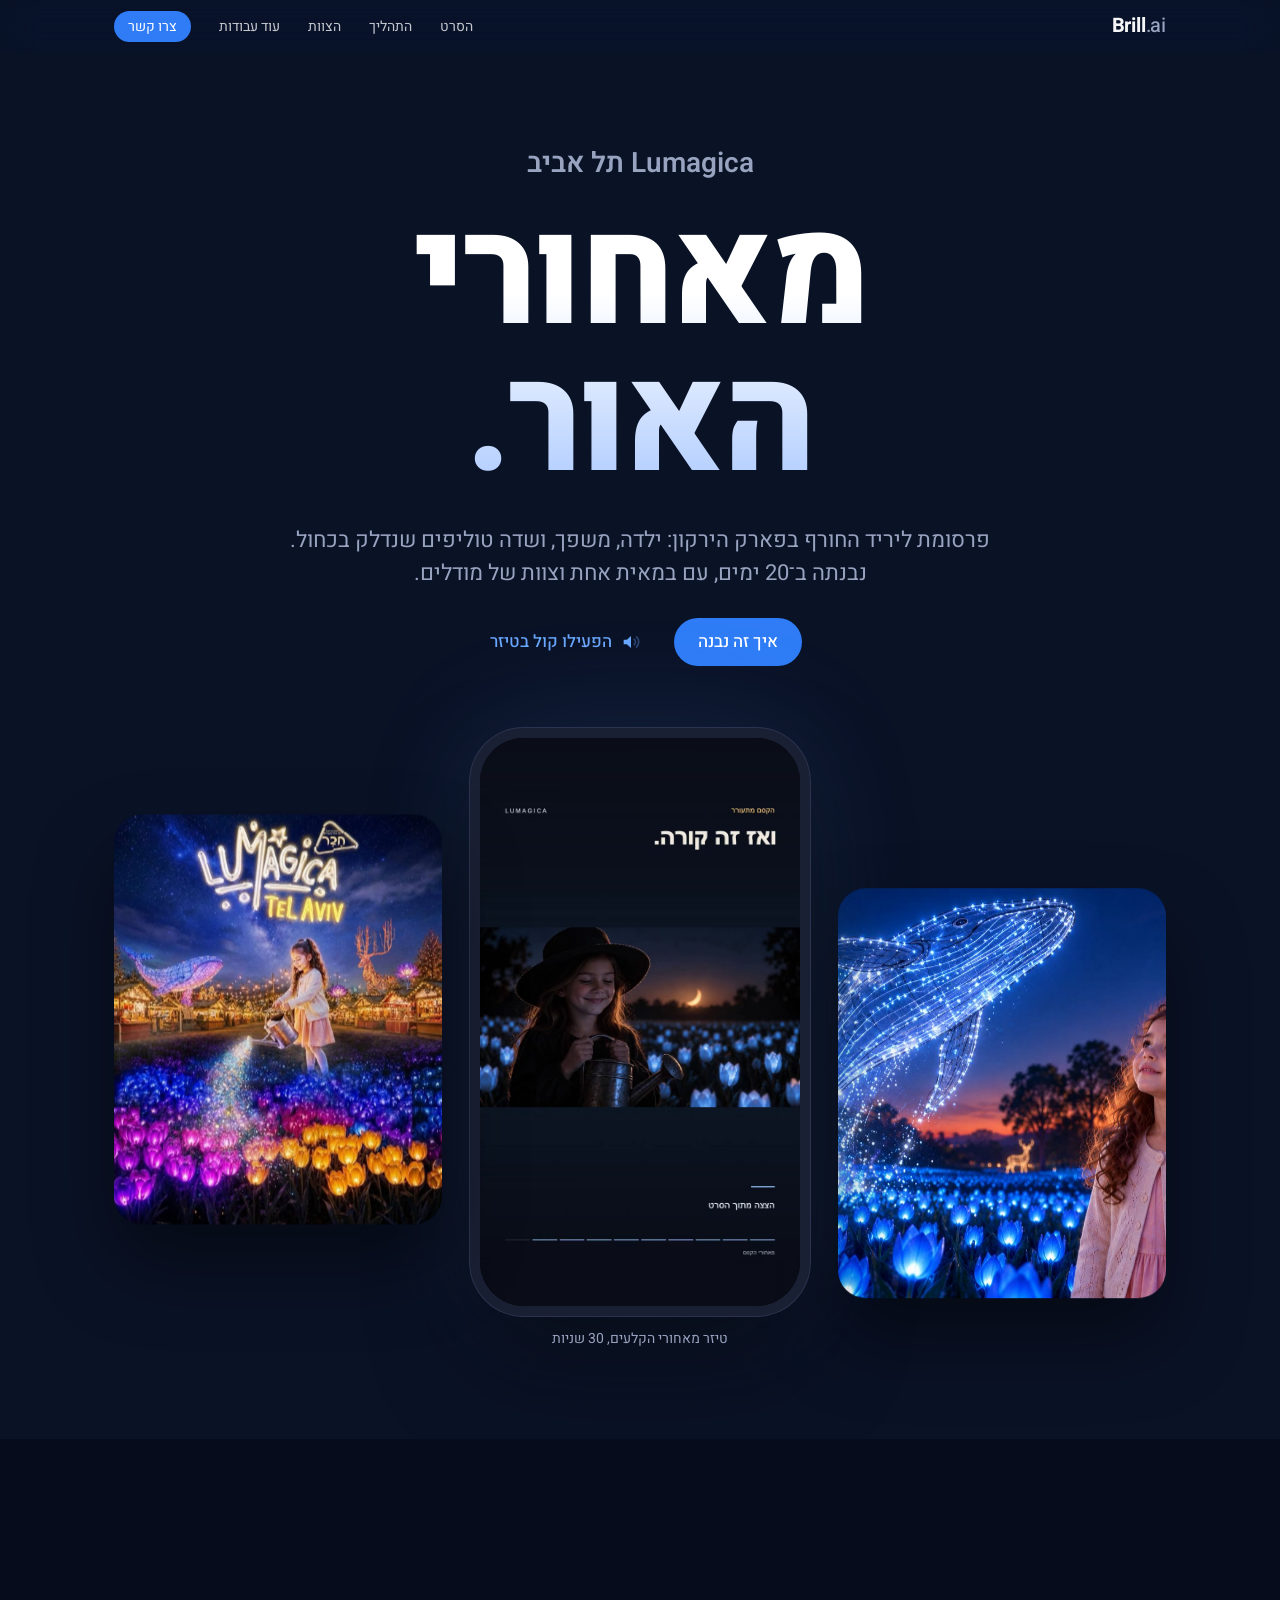
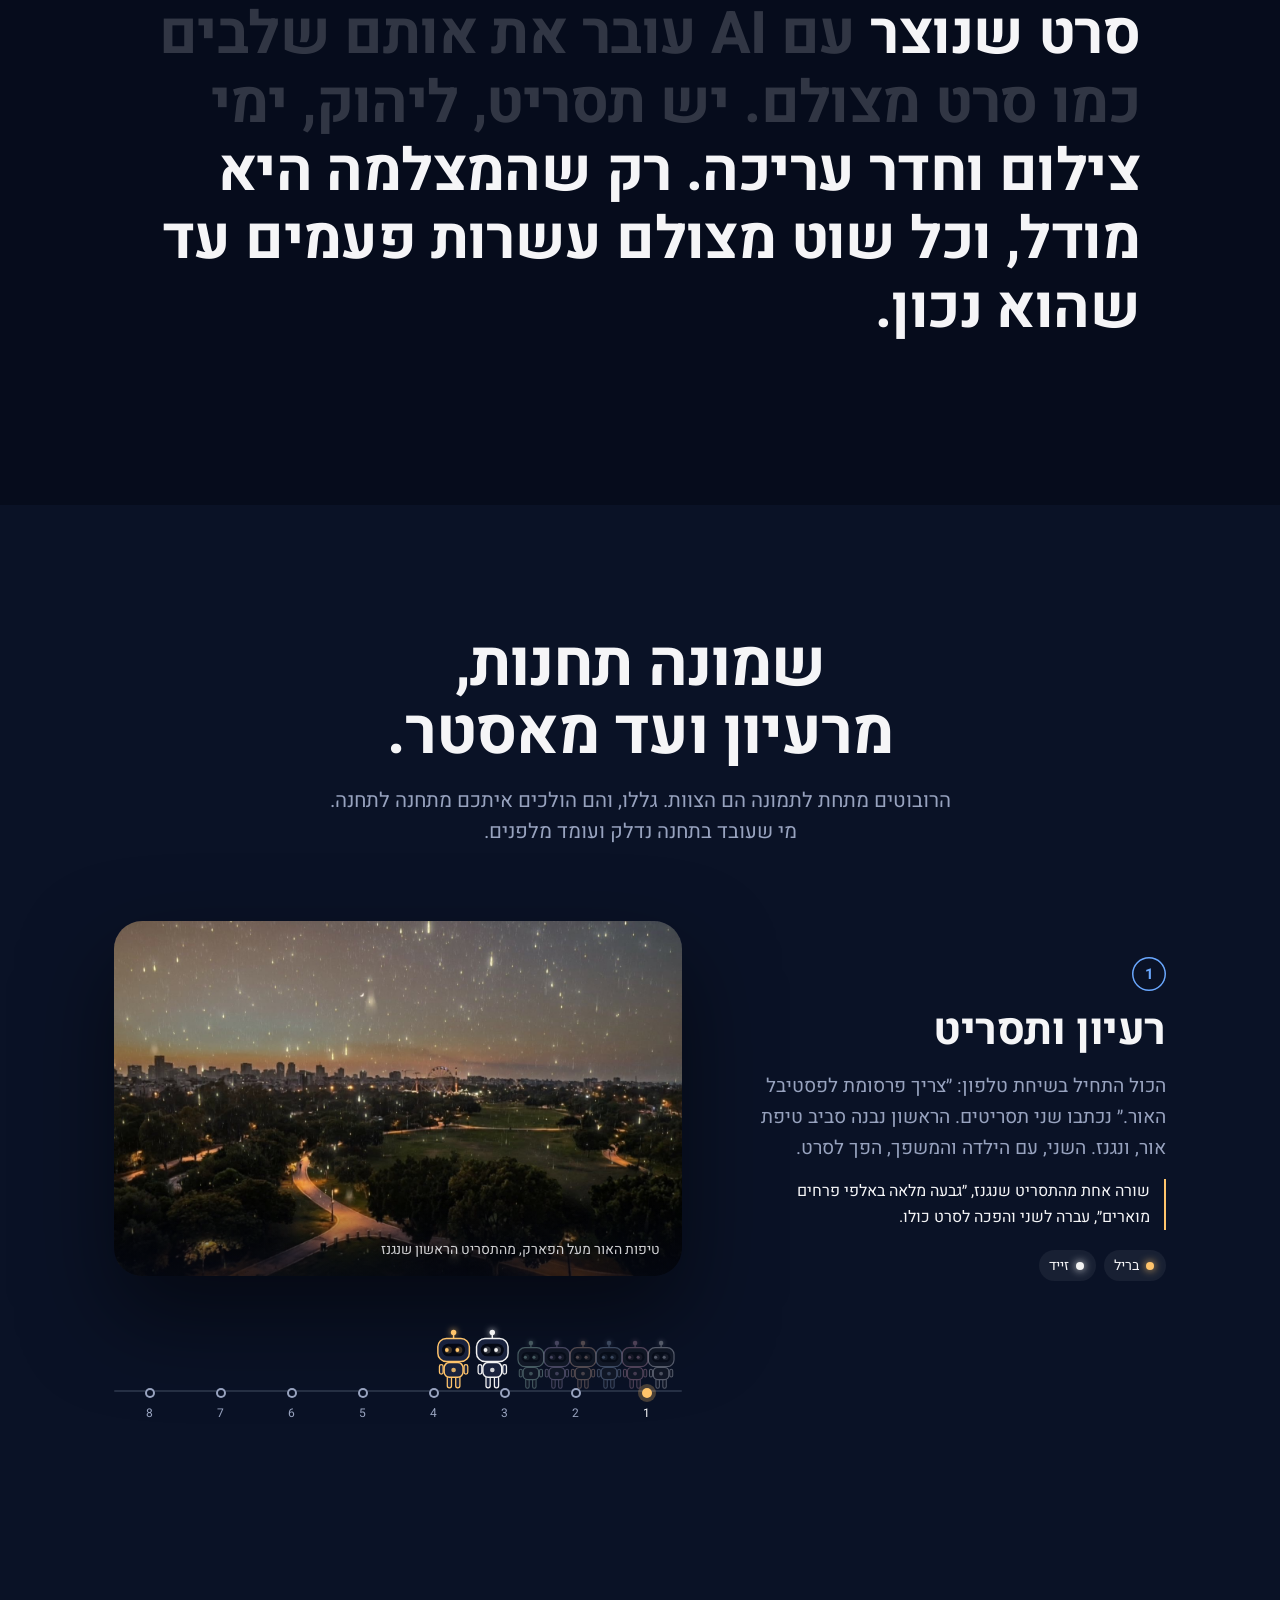
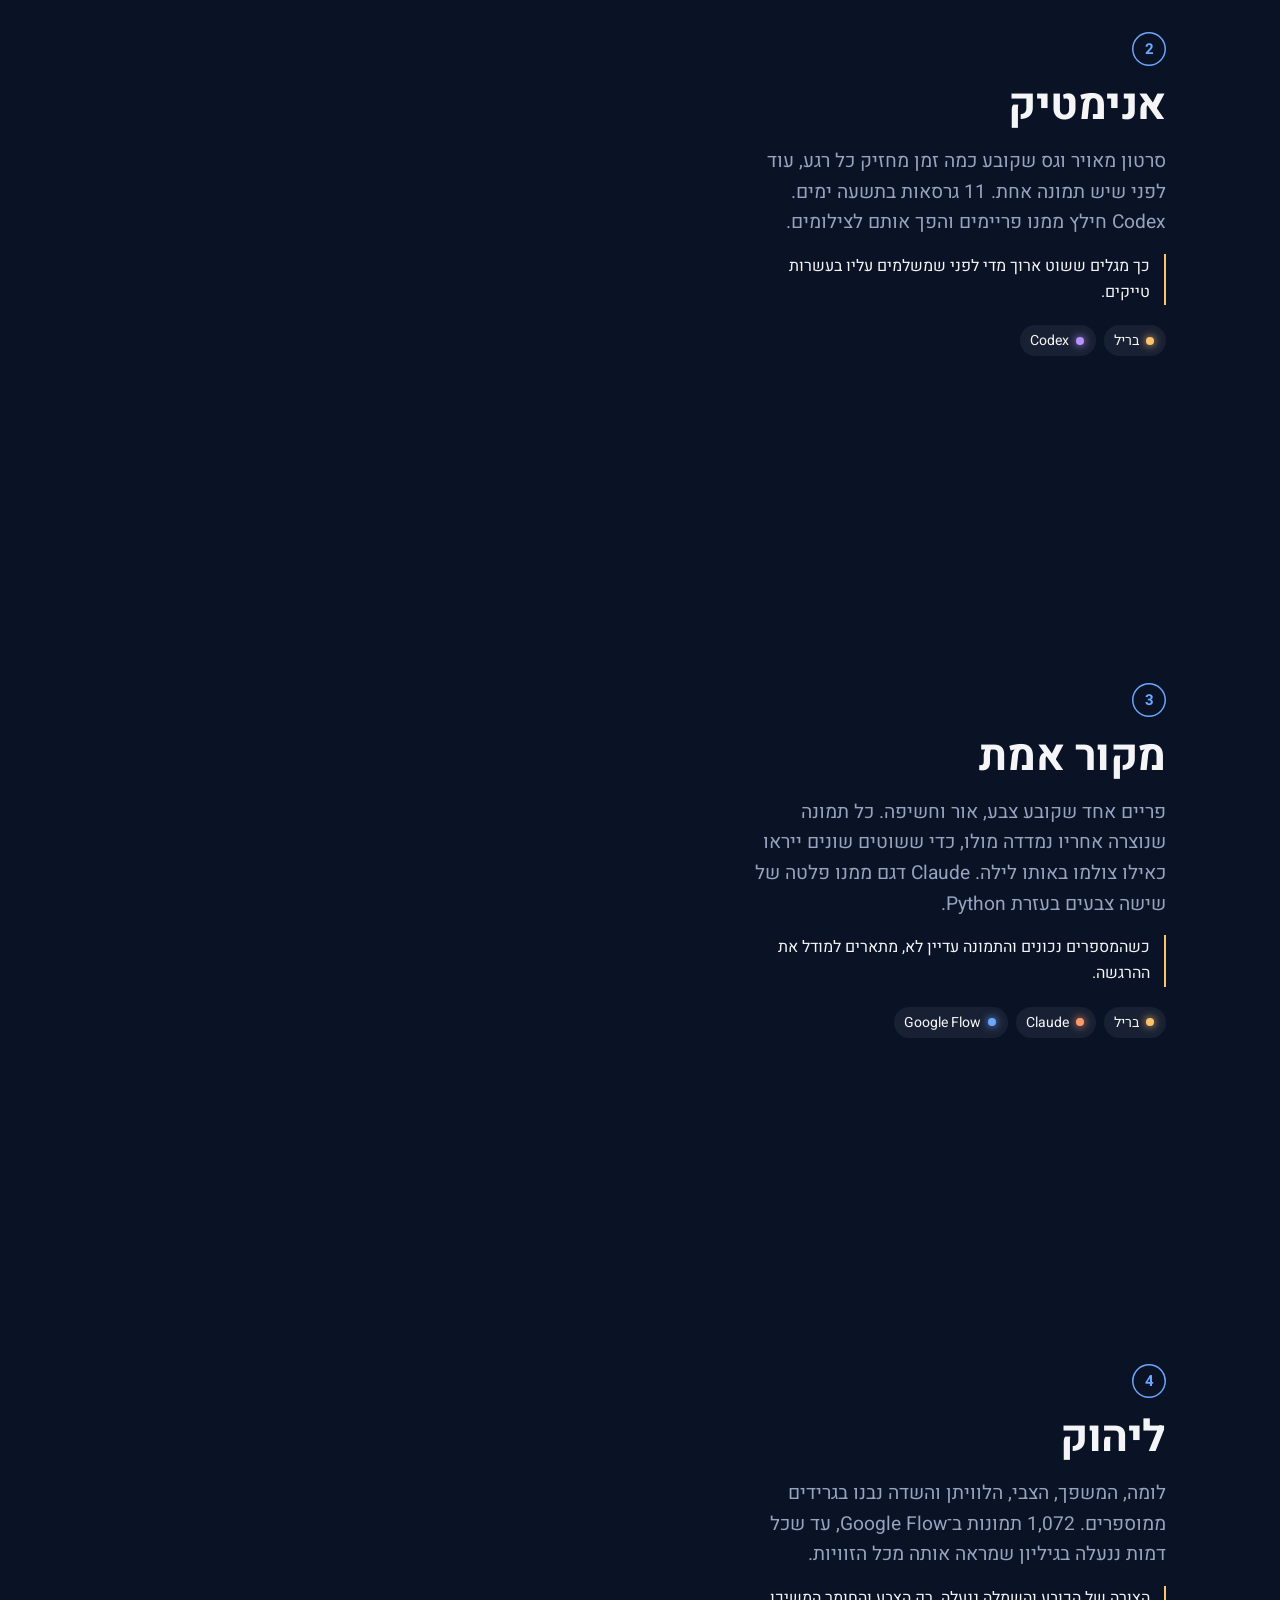
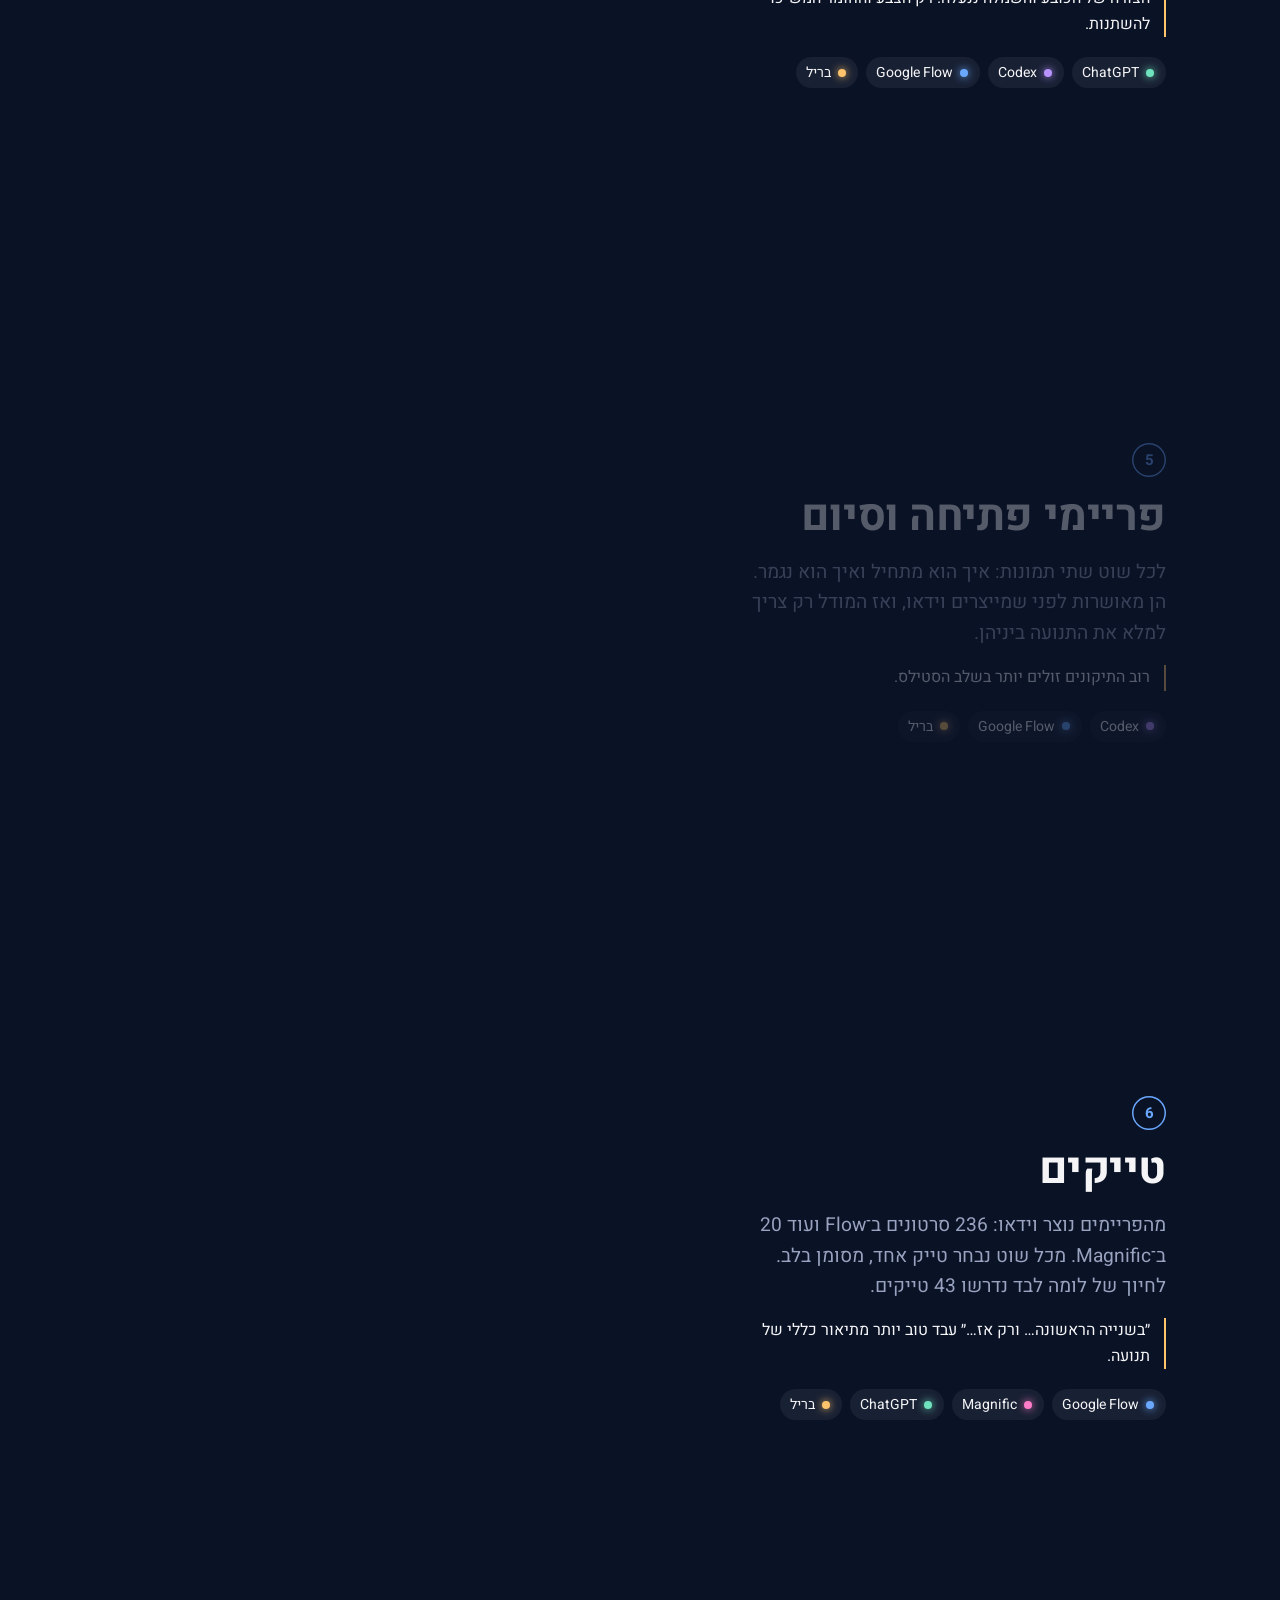
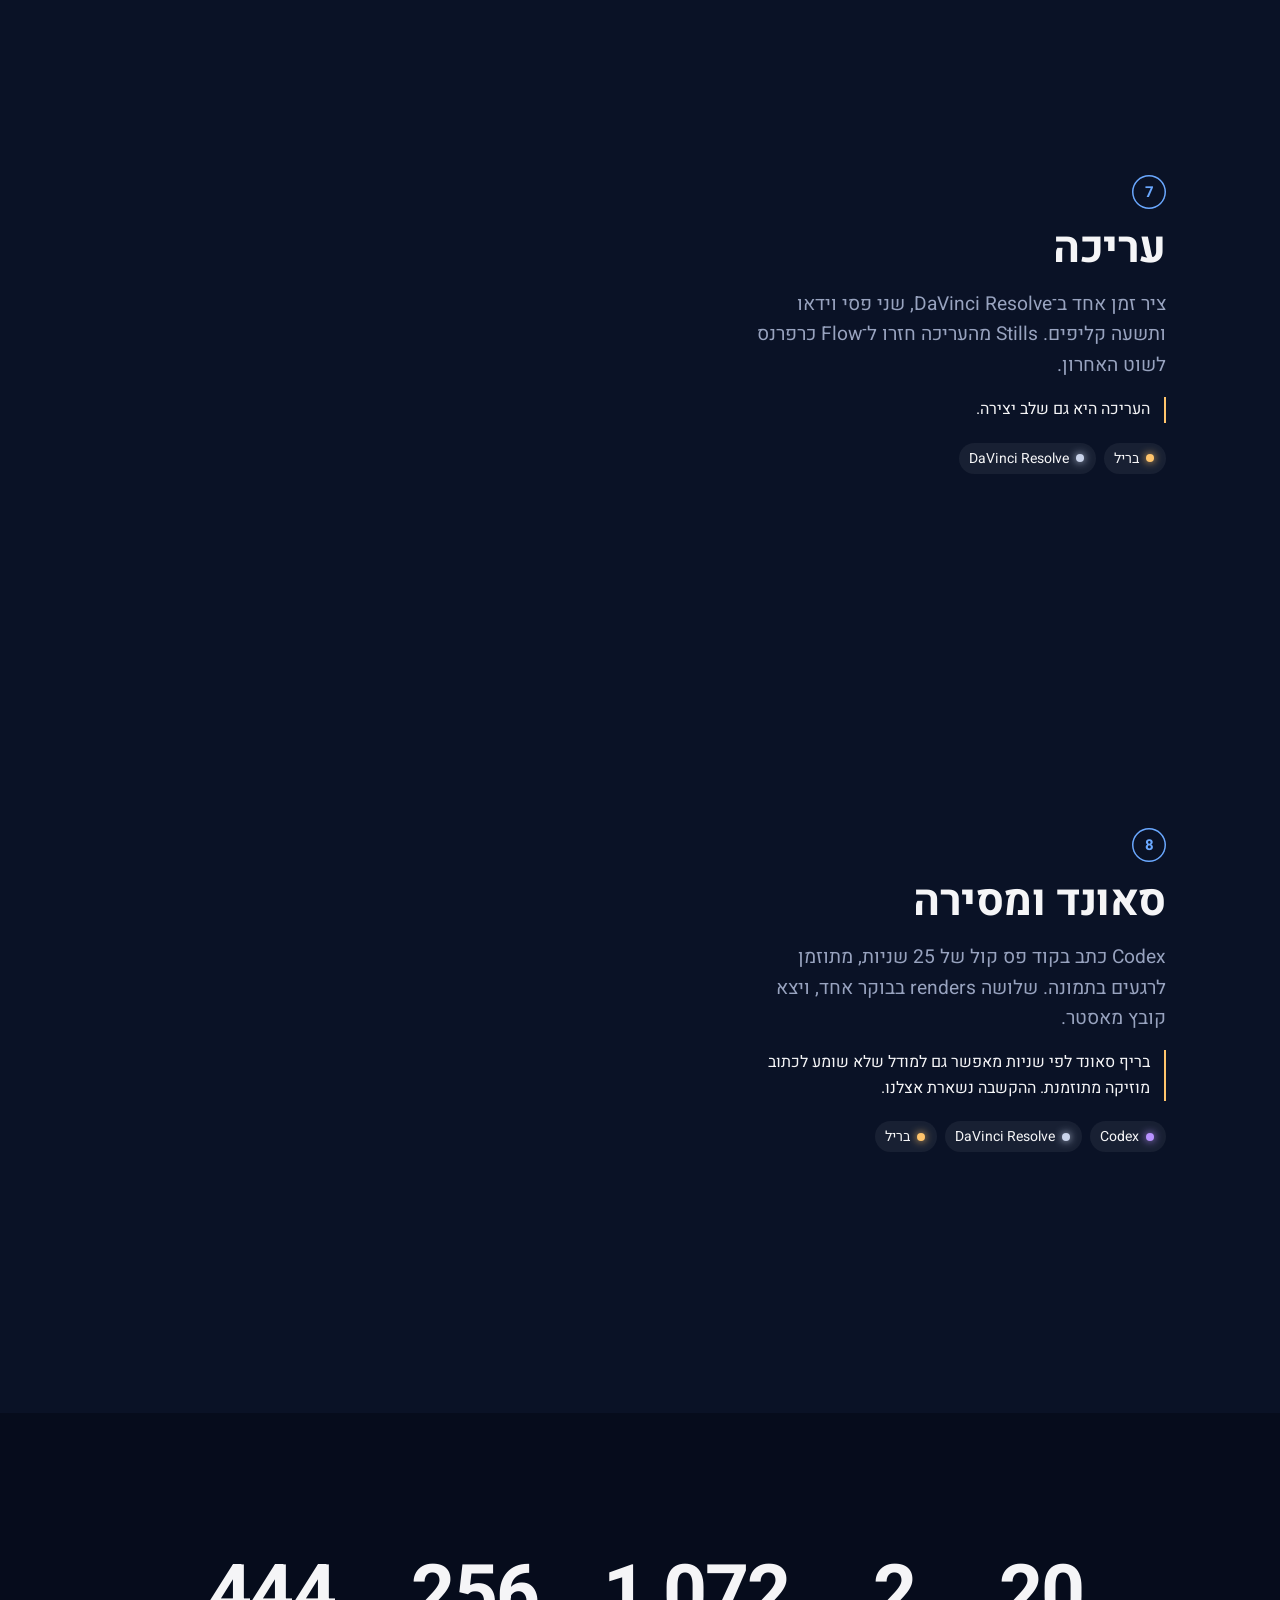
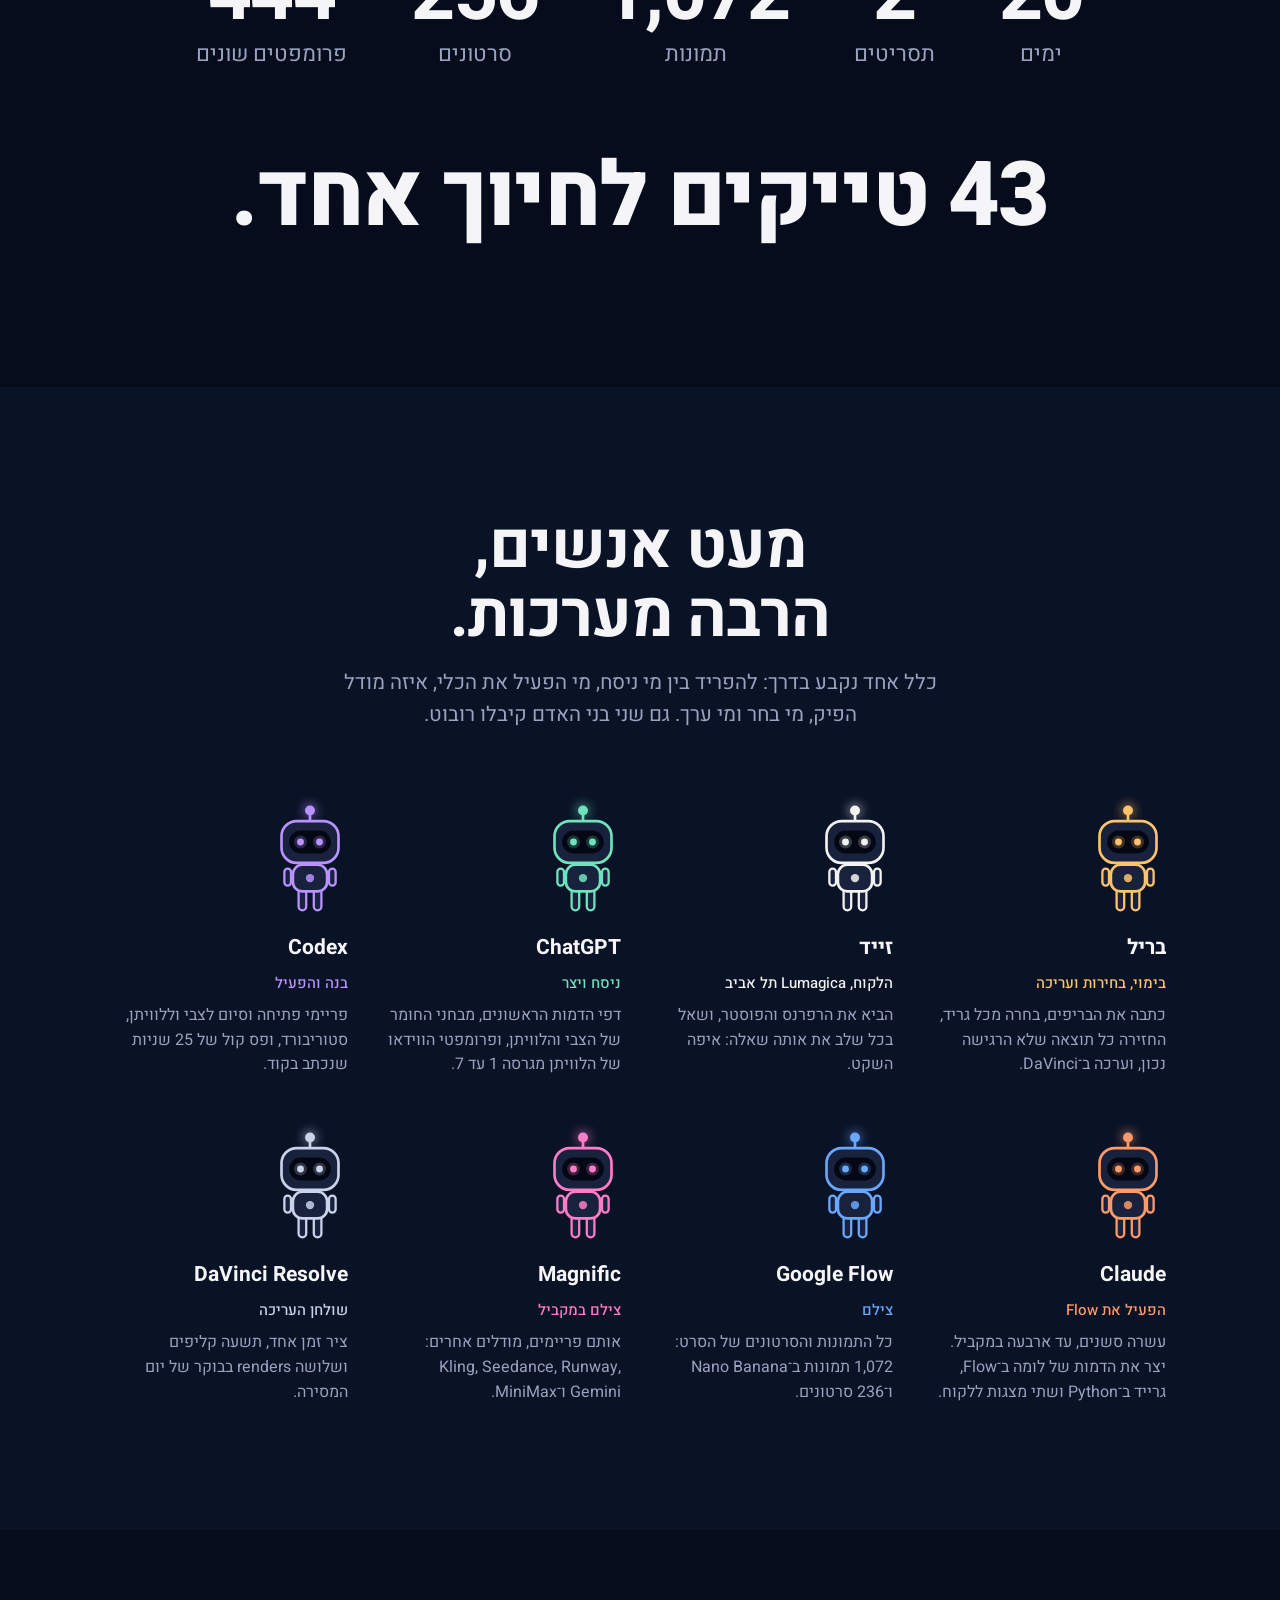
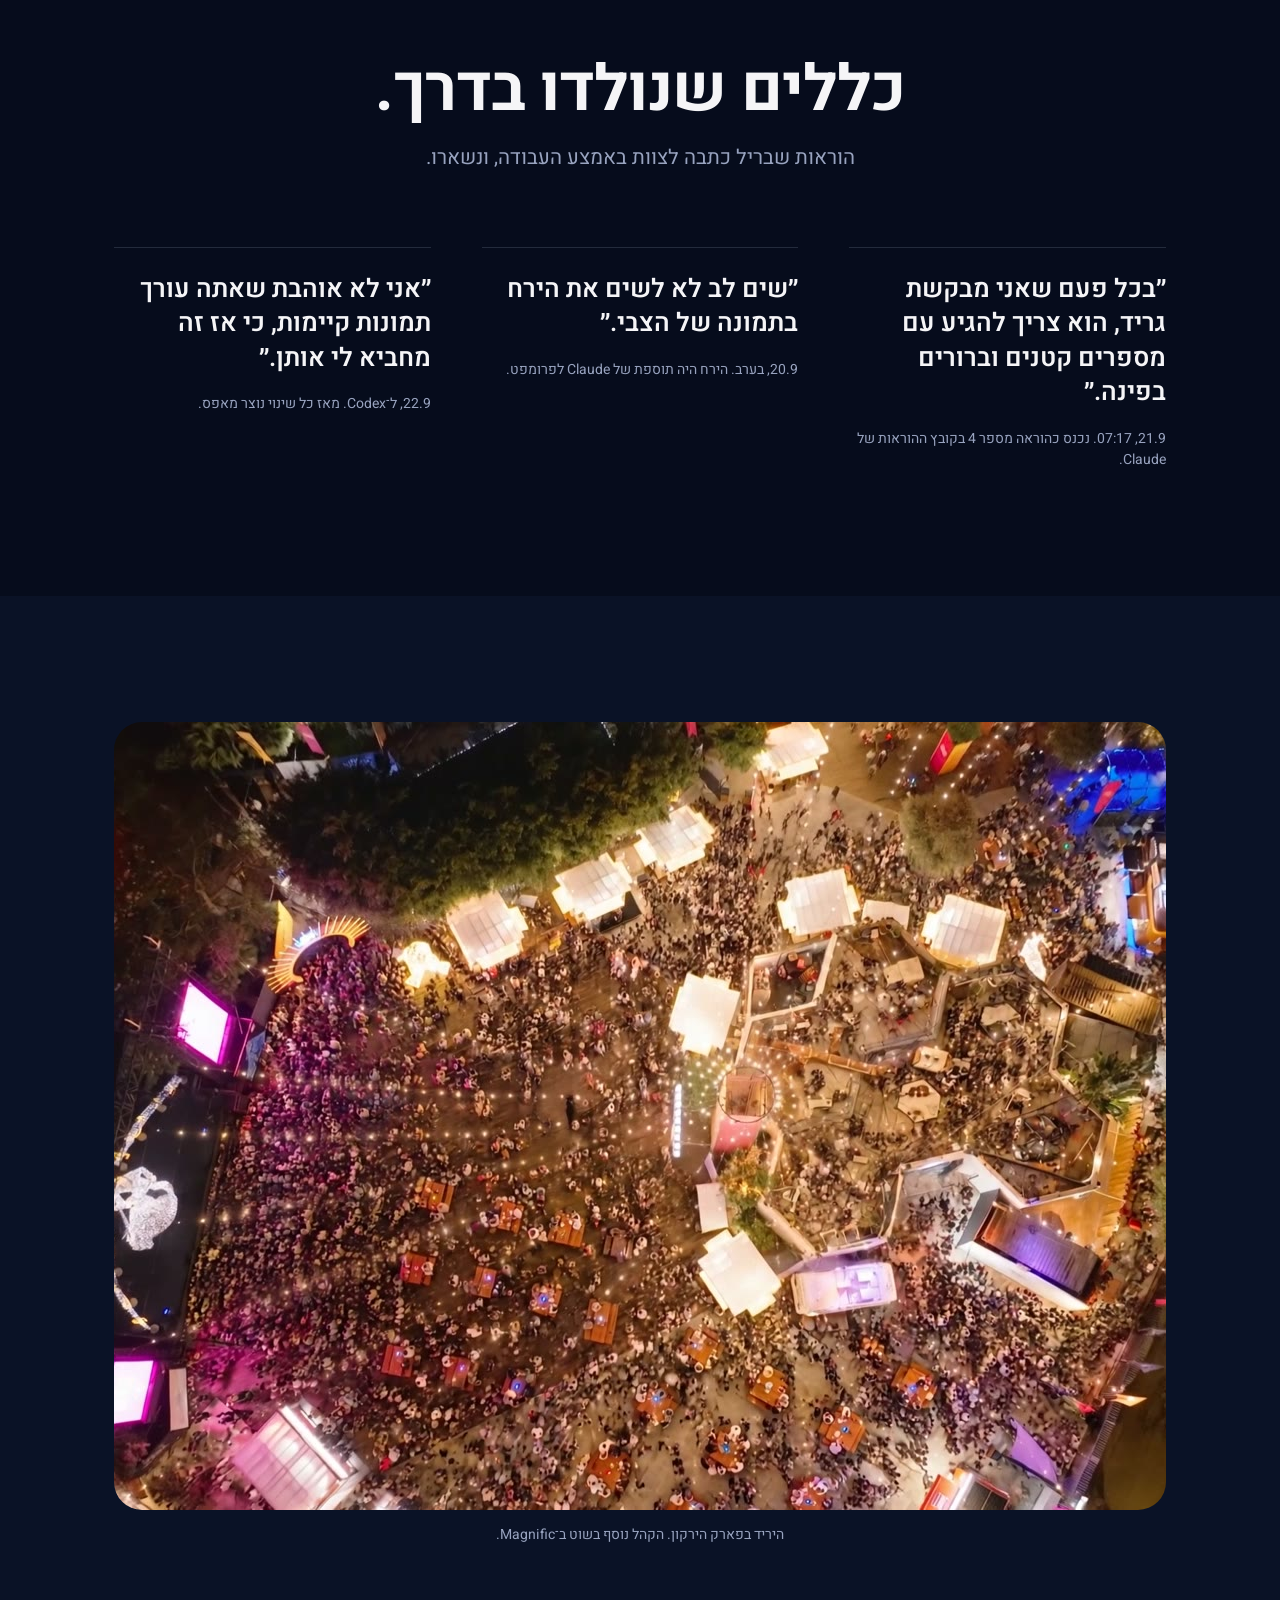
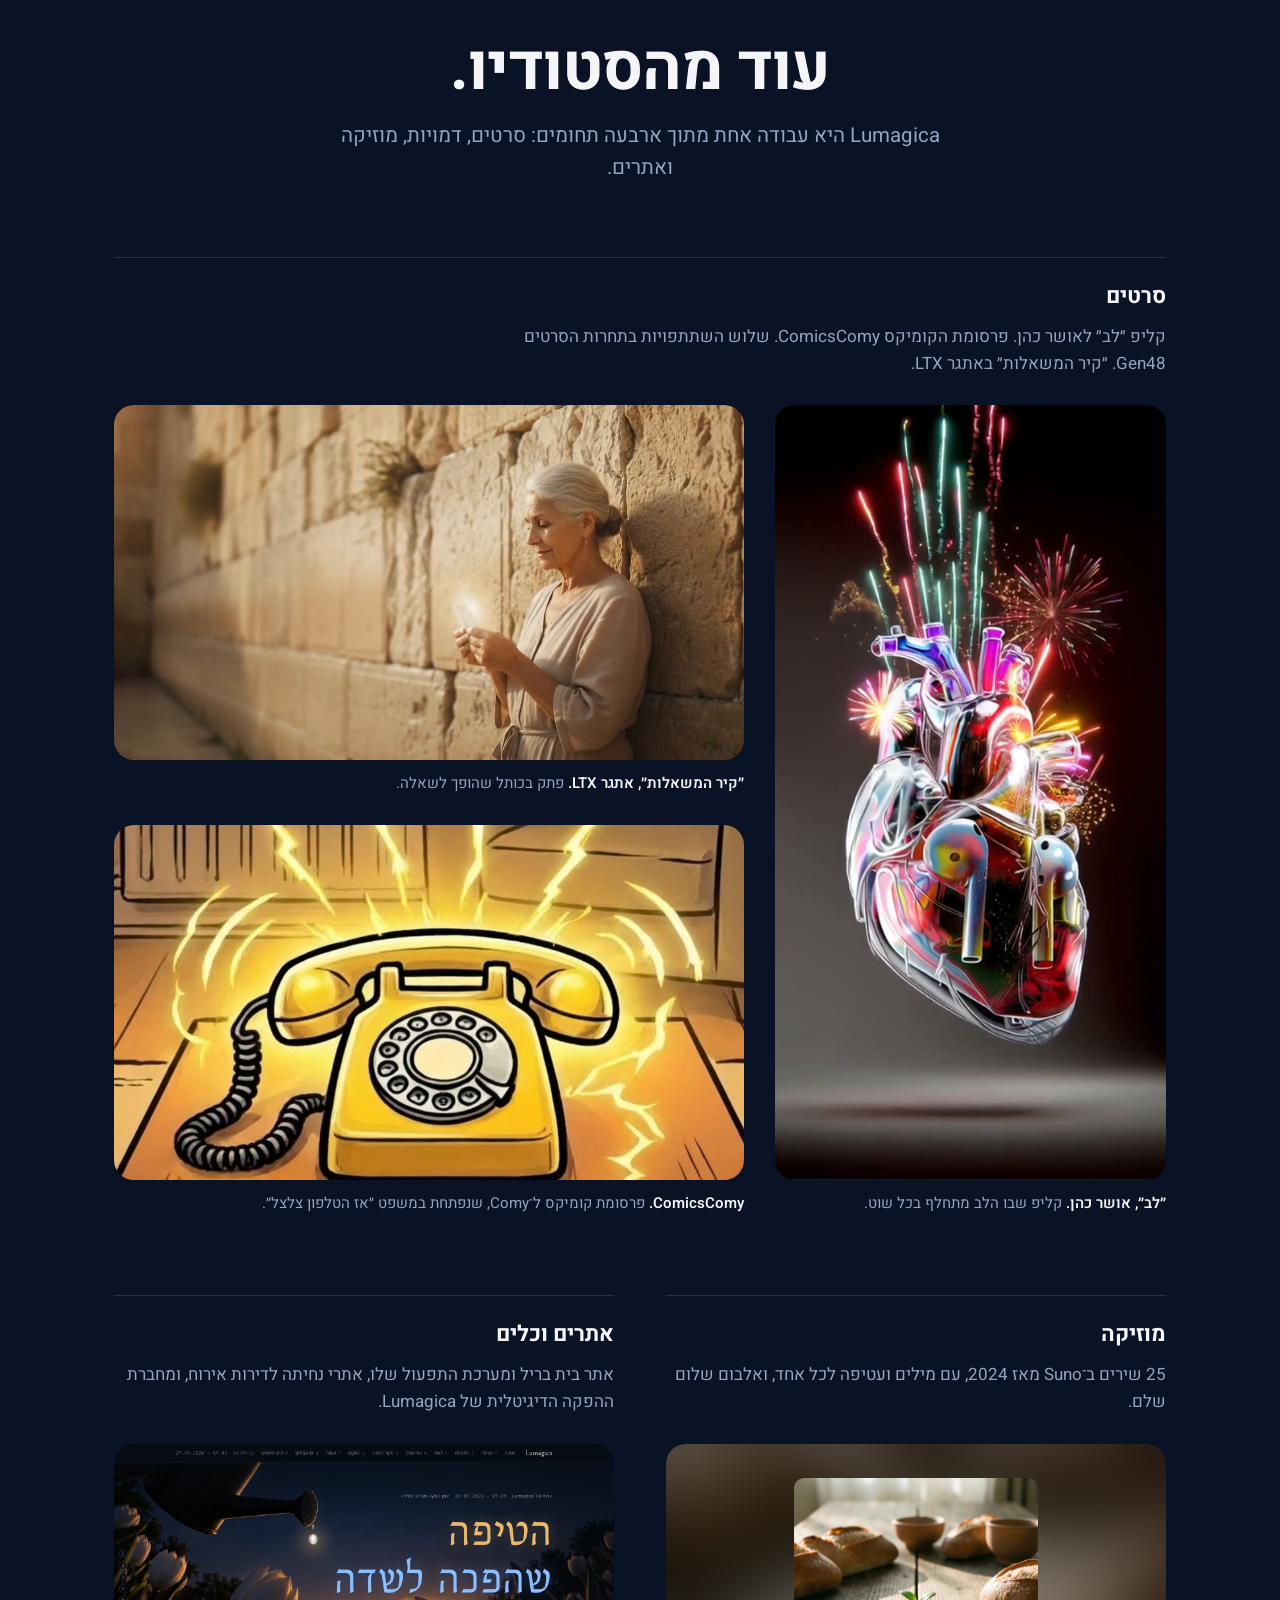
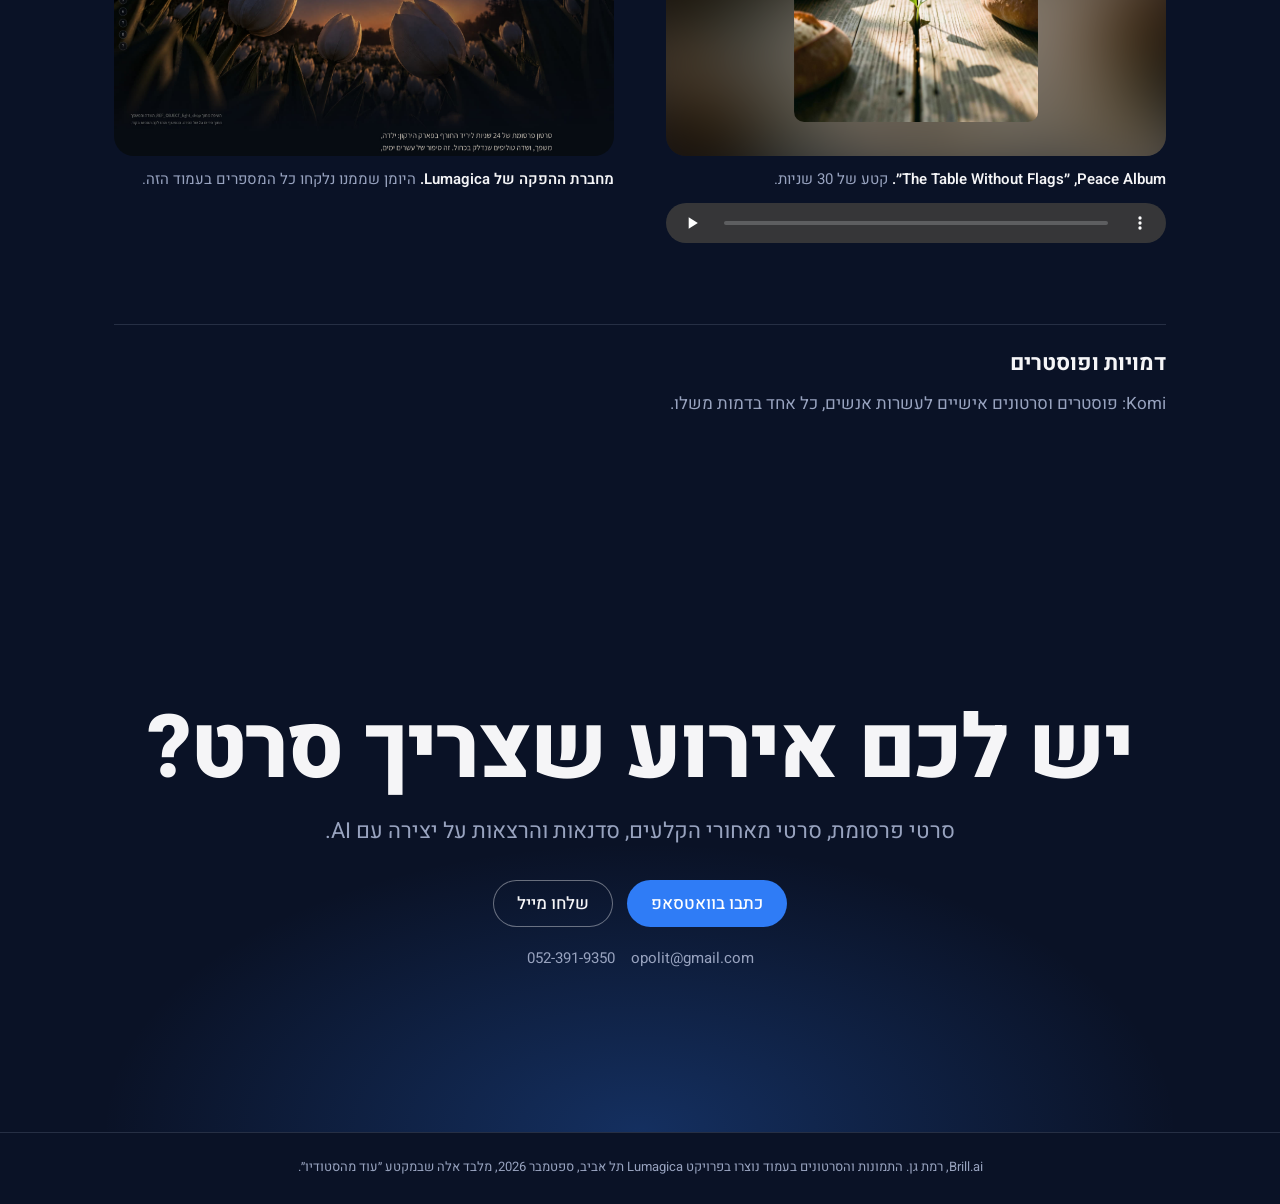
==== commit 3b3e5626: "Show real media in "More work" instead of a text list Each domain now shows a finished piece from th" ====
--- a/index.html
+++ b/index.html
@@ -253,24 +253,55 @@
         <h2 id="work-title">עוד מהסטודיו.</h2>
         <p>Lumagica היא עבודה אחת מתוך ארבעה תחומים: סרטים, דמויות, מוזיקה ואתרים.</p>
       </div>
-      <dl class="work-list">
-        <div>
-          <dt>סרטים</dt>
-          <dd>קליפ ״לב״ לאושר כהן. פרסומת הקומיקס ComicsComy. שלוש השתתפויות בתחרות הסרטים Gen48. ״קיר המשאלות״ באתגר LTX.</dd>
-        </div>
-        <div>
-          <dt>דמויות ופוסטרים</dt>
-          <dd>Komi: פוסטרים וסרטונים אישיים לעשרות אנשים, כל אחד בדמות משלו.</dd>
-        </div>
-        <div>
-          <dt>מוזיקה</dt>
-          <dd>25 שירים ב־Suno מאז 2024, עם מילים ועטיפה לכל אחד, ואלבום שלום שלם.</dd>
-        </div>
-        <div>
-          <dt>אתרים וכלים</dt>
-          <dd>אתר בית בריל ומערכת התפעול שלו, אתרי נחיתה לדירות אירוח, ומחברת ההפקה הדיגיטלית של Lumagica.</dd>
-        </div>
-      </dl>
+      <div class="work-grid">
+        <section class="domain domain--films" aria-labelledby="films-title">
+          <h3 id="films-title">סרטים</h3>
+          <p>קליפ ״לב״ לאושר כהן. פרסומת הקומיקס ComicsComy. שלוש השתתפויות בתחרות הסרטים Gen48. ״קיר המשאלות״ באתגר LTX.</p>
+          <div class="films">
+            <figure class="work-media work-media--tall">
+              <div class="media-box">
+                <video src="assets/video/work/heart-osher.mp4" poster="assets/img/work/heart-osher-poster.jpg" muted loop playsinline preload="none" data-autoplay width="1080" height="1920" aria-label="קטע מהקליפ ״לב״: לב שקוף מתמלא ממתקים, צמר וזיקוקים"></video>
+              </div>
+              <figcaption><b>״לב״, אושר כהן.</b> קליפ שבו הלב מתחלף בכל שוט.</figcaption>
+            </figure>
+            <figure class="work-media">
+              <video src="assets/video/work/wishing-wall.mp4" poster="assets/img/work/wishing-wall-poster.jpg" muted loop playsinline preload="none" data-autoplay width="1280" height="720" aria-label="קטע מ״קיר המשאלות״: אישה מכניסה פתק מואר לכותל, והפתק הופך לשורת חיפוש"></video>
+              <figcaption><b>״קיר המשאלות״, אתגר LTX.</b> פתק בכותל שהופך לשאלה.</figcaption>
+            </figure>
+            <figure class="work-media">
+              <img src="assets/img/work/comicscomy-phone.jpg" alt="איור קומיקס: טלפון חוגה צהוב מצלצל על שולחן בסלון" loading="lazy" width="954" height="768">
+              <figcaption><b>ComicsComy.</b> פרסומת קומיקס ל־Comy, שנפתחת במשפט ״אז הטלפון צלצל״.</figcaption>
+            </figure>
+          </div>
+        </section>
+
+        <section class="domain" aria-labelledby="music-title">
+          <h3 id="music-title">מוזיקה</h3>
+          <p>25 שירים ב־Suno מאז 2024, עם מילים ועטיפה לכל אחד, ואלבום שלום שלם.</p>
+          <figure class="work-media work-media--album">
+            <div class="album-frame">
+              <img src="assets/img/work/peace-album-cover.jpg" alt="עטיפת השיר: נבט קטן צומח בין כיכרות לחם על שולחן עץ" loading="lazy" width="1024" height="1024">
+            </div>
+            <figcaption><b>Peace Album, ״The Table Without Flags״.</b> קטע של 30 שניות.</figcaption>
+            <audio src="assets/audio/work/peace-album.m4a" controls preload="none">קטע מהשיר The Table Without Flags</audio>
+          </figure>
+        </section>
+
+        <section class="domain" aria-labelledby="sites-title">
+          <h3 id="sites-title">אתרים וכלים</h3>
+          <p>אתר בית בריל ומערכת התפעול שלו, אתרי נחיתה לדירות אירוח, ומחברת ההפקה הדיגיטלית של Lumagica.</p>
+          <figure class="work-media">
+            <img src="assets/img/work/lumagica-journey.jpg" alt="פתיחת מחברת ההפקה של Lumagica: הכותרת ״הטיפה שהפכה לשדה״ מעל שדה טוליפים בלילה" loading="lazy" width="1600" height="1000">
+            <figcaption><b>מחברת ההפקה של Lumagica.</b> היומן שממנו נלקחו כל המספרים בעמוד הזה.</figcaption>
+          </figure>
+        </section>
+
+        <!-- Komi posters show real comedians: add media only after Brill confirms permission per person. -->
+        <section class="domain domain--text" aria-labelledby="chars-title">
+          <h3 id="chars-title">דמויות ופוסטרים</h3>
+          <p>Komi: פוסטרים וסרטונים אישיים לעשרות אנשים, כל אחד בדמות משלו.</p>
+        </section>
+      </div>
     </section>
 
     <!-- CONTACT -->
@@ -286,7 +317,7 @@
   </main>
 
   <footer class="site-footer">
-    <p>Brill.ai, רמת גן. כל התמונות והסרטונים בעמוד נוצרו בפרויקט Lumagica תל אביב, ספטמבר 2026.</p>
+    <p>Brill.ai, רמת גן. התמונות והסרטונים בעמוד נוצרו בפרויקט Lumagica תל אביב, ספטמבר 2026, מלבד אלה שבמקטע ״עוד מהסטודיו״.</p>
   </footer>
 
   <div class="bot-tip" id="botTip" role="status" aria-live="polite"></div>
--- a/assets/css/site.css
+++ b/assets/css/site.css
@@ -600,18 +600,81 @@
 }
 .work-hero img { width: 100%; aspect-ratio: 21 / 9; object-fit: cover; border-radius: 28px; }
 .work-hero figcaption { font-size: 14px; color: var(--mist); margin-top: 14px; text-align: center; }
-.work-list {
-  max-width: 980px;
+.work-grid {
+  max-width: var(--wrap);
   margin: clamp(48px, 8vh, 80px) auto 0;
   padding-inline: var(--gutter);
   display: grid;
   grid-template-columns: repeat(2, minmax(0, 1fr));
-  gap: 40px clamp(32px, 5vw, 72px);
-}
-.work-list div { display: grid; gap: 10px; padding-top: 22px; border-top: 1px solid var(--line); }
-.work-list dt { font-size: 22px; font-weight: 700; }
-.work-list dd { margin: 0; font-size: 17px; color: var(--mist); line-height: 1.6; }
-@media (max-width: 720px) { .work-list { grid-template-columns: 1fr; } .work-hero img { aspect-ratio: 16 / 10; border-radius: 20px; } }
+  gap: clamp(56px, 9vh, 96px) clamp(32px, 4vw, 56px);
+}
+.domain { display: grid; gap: 10px; align-content: start; padding-top: 22px; border-top: 1px solid var(--line); }
+.domain--films, .domain--text { grid-column: 1 / -1; }
+.domain h3 { font-size: 22px; font-weight: 700; }
+.domain > p { font-size: 17px; color: var(--mist); line-height: 1.6; max-width: 40em; }
+
+/* the vertical clip spans both rows, so it matches the two landscape pieces beside it */
+.films {
+  margin-top: 18px;
+  display: grid;
+  grid-template-columns: minmax(0, 0.62fr) minmax(0, 1fr);
+  gap: clamp(20px, 2.4vw, 32px);
+}
+.films .work-media--tall { grid-row: span 2; }
+
+.work-media { display: grid; gap: 12px; align-content: start; }
+.domain > .work-media { margin-top: 18px; }
+.work-media > img, .work-media > video, .media-box, .album-frame {
+  width: 100%;
+  height: auto;
+  aspect-ratio: 16 / 9;
+  object-fit: cover;
+  border-radius: 20px;
+  overflow: hidden;
+  background: var(--panel);
+}
+.domain:not(.domain--films) .work-media > img { aspect-ratio: 16 / 10; }
+.work-media--tall { grid-template-rows: minmax(0, 1fr) auto; align-content: stretch; }
+.media-box { position: relative; aspect-ratio: auto; min-height: 240px; }
+.media-box video { position: absolute; inset: 0; width: 100%; height: 100%; object-fit: cover; }
+.work-media figcaption { font-size: 15px; color: var(--mist); line-height: 1.5; }
+.work-media figcaption b { color: var(--ink); font-weight: 600; }
+
+/* square cover on a blurred bed of itself, so it lines up with the 16:10 pieces */
+.album-frame {
+  position: relative;
+  aspect-ratio: 16 / 10;
+  display: grid;
+  place-items: center;
+  isolation: isolate;
+}
+.album-frame::before {
+  content: "";
+  position: absolute;
+  inset: -40px;
+  z-index: -1;
+  background: url("../img/work/peace-album-cover.jpg") center / cover;
+  filter: blur(36px) brightness(0.55);
+}
+.album-frame img {
+  position: absolute;
+  top: 11%;
+  left: 50%;
+  height: 78%;
+  width: auto;
+  aspect-ratio: 1;
+  transform: translateX(-50%);
+  border-radius: 10px;
+}
+.work-media audio { width: 100%; height: 40px; }
+
+@media (max-width: 720px) {
+  .work-grid { grid-template-columns: 1fr; }
+  .films { grid-template-columns: 1fr; }
+  .films .work-media--tall { grid-row: auto; }
+  .media-box { aspect-ratio: 4 / 5; min-height: 0; }
+  .work-hero img { aspect-ratio: 16 / 10; border-radius: 20px; }
+}
 
 /* ---------- contact ---------- */
 .contact {
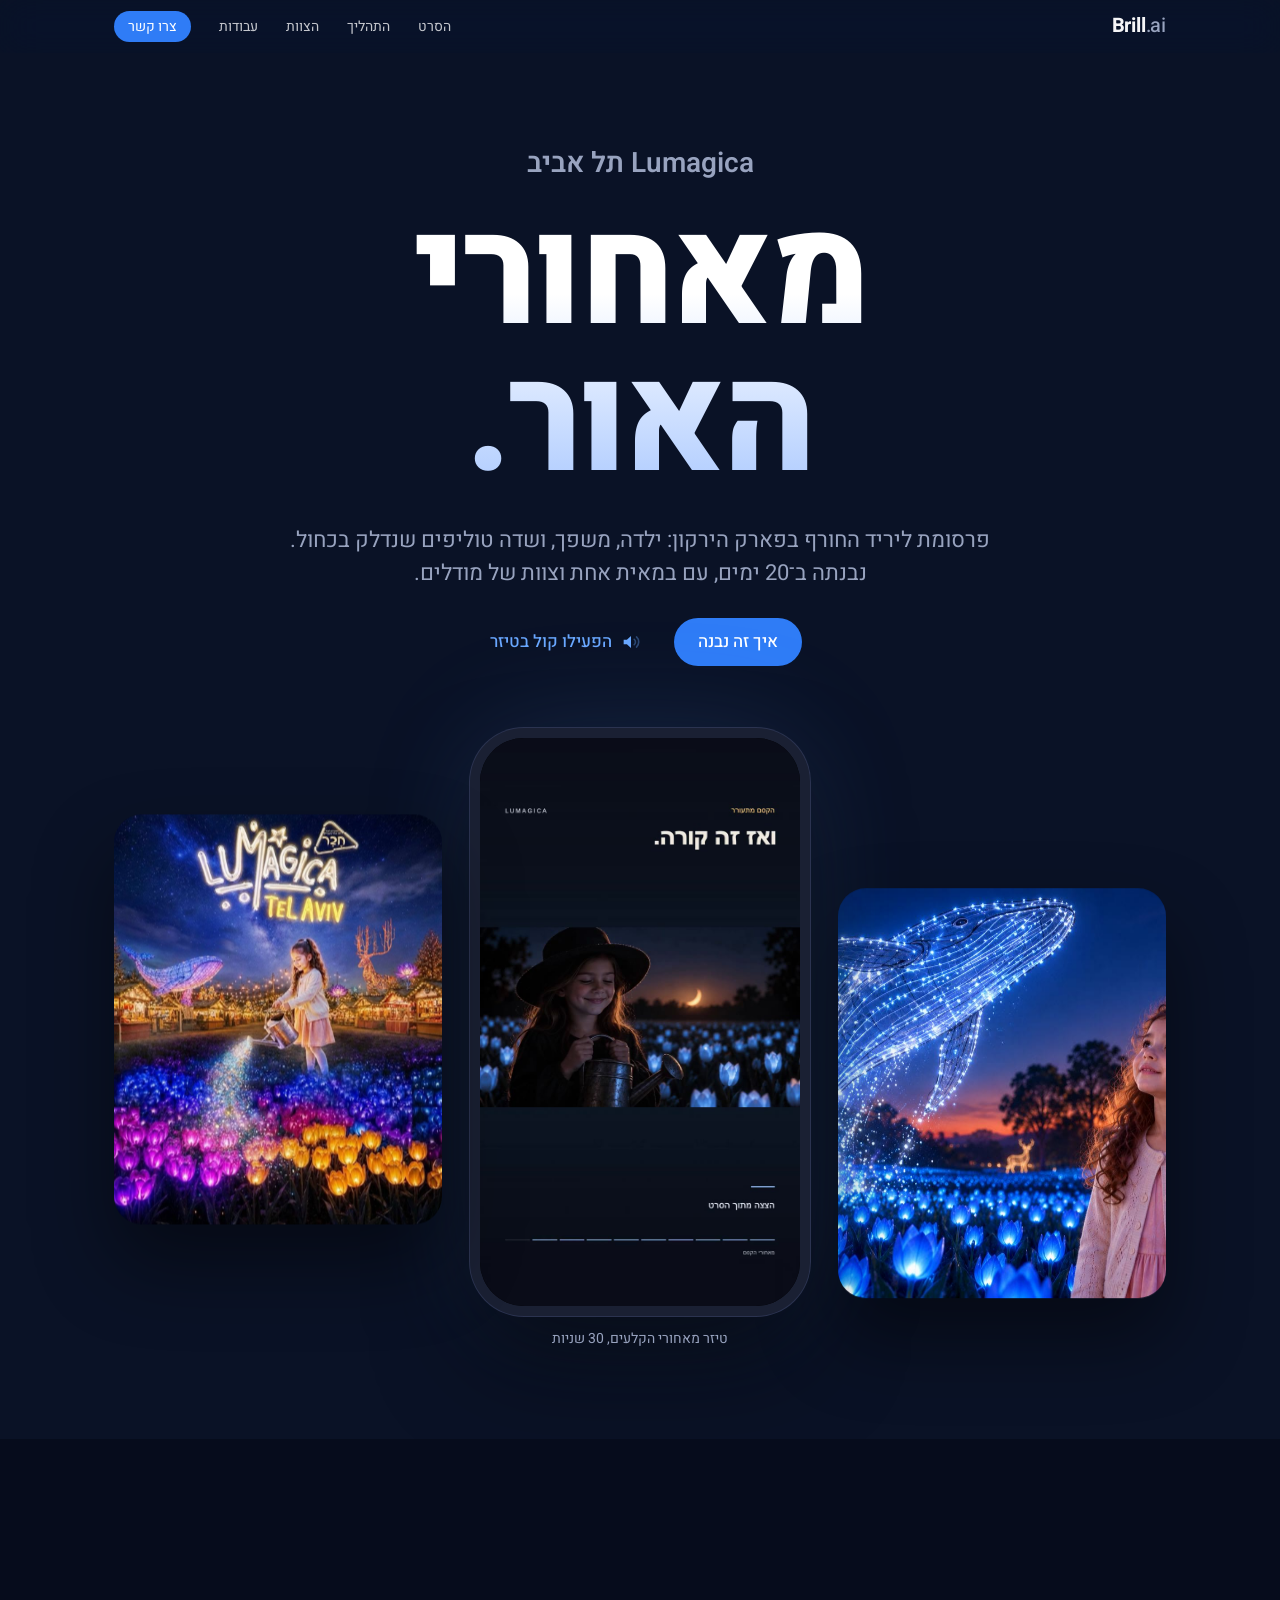
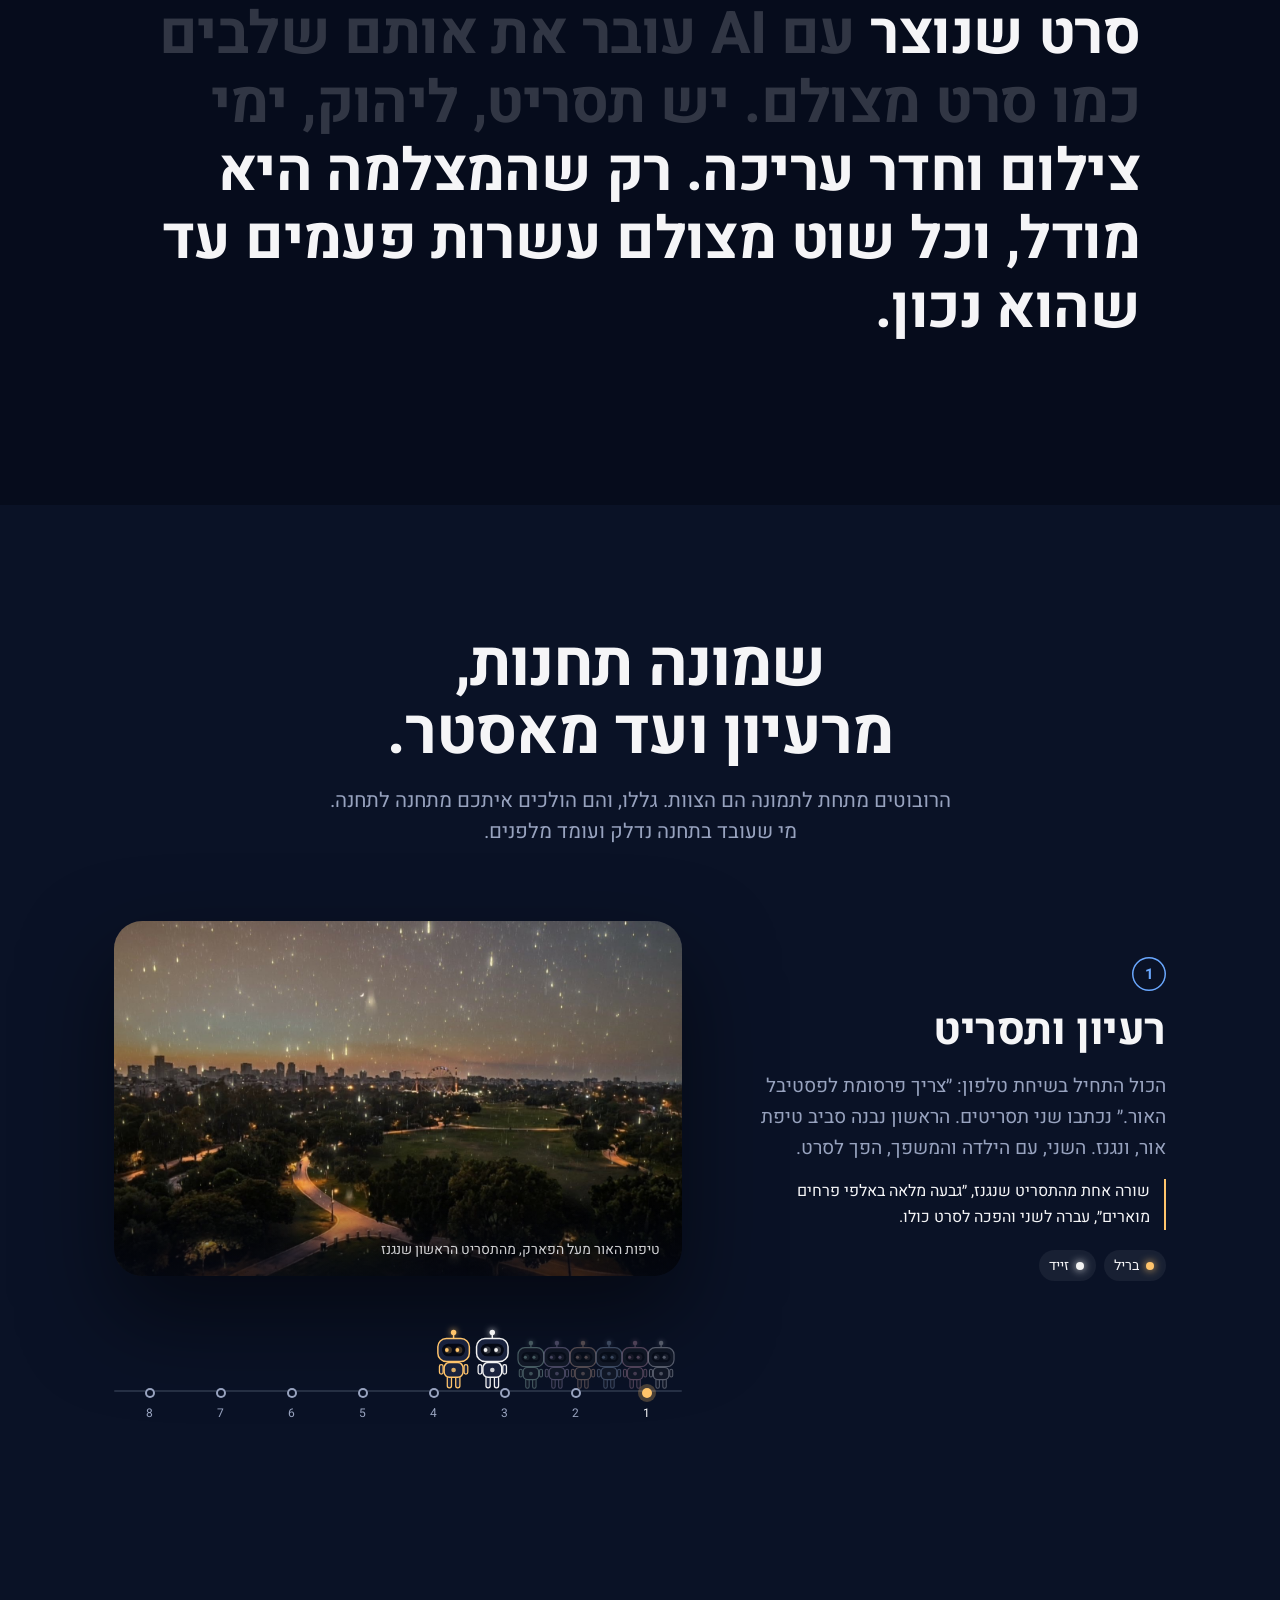
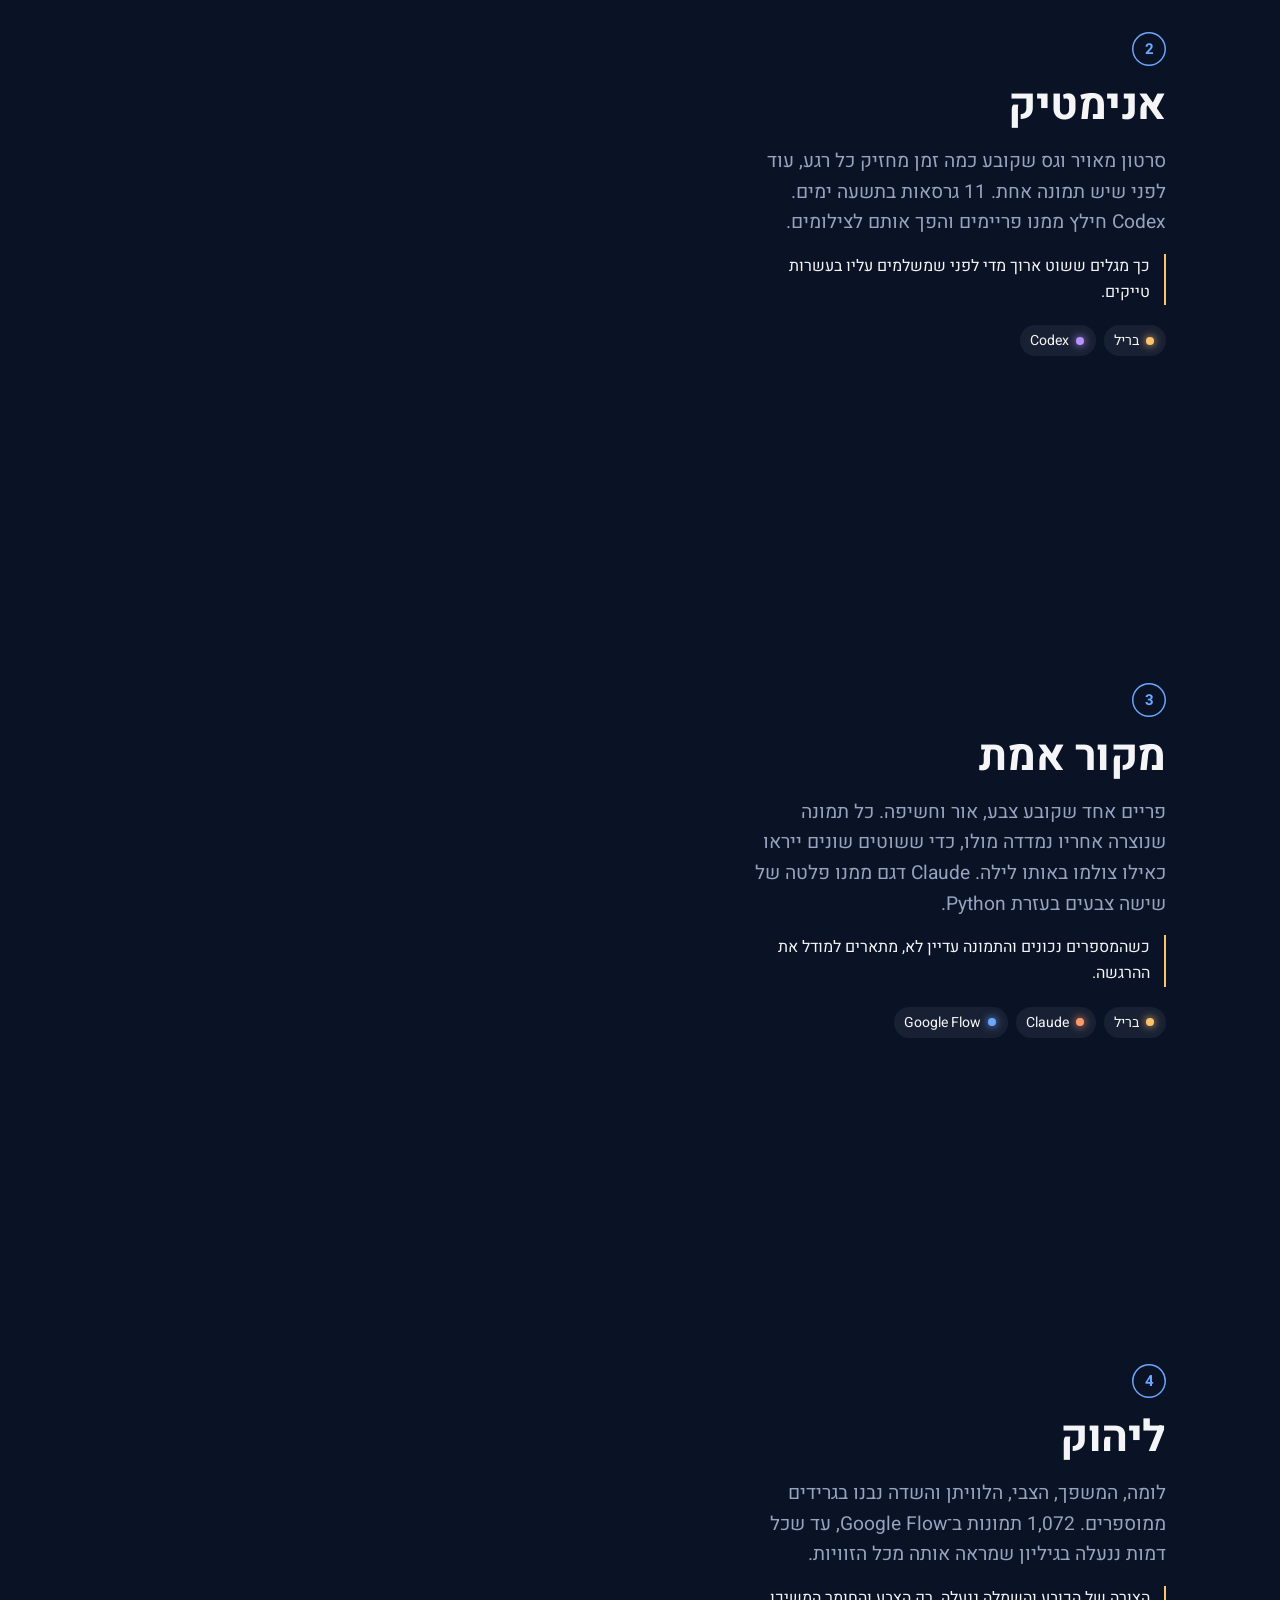
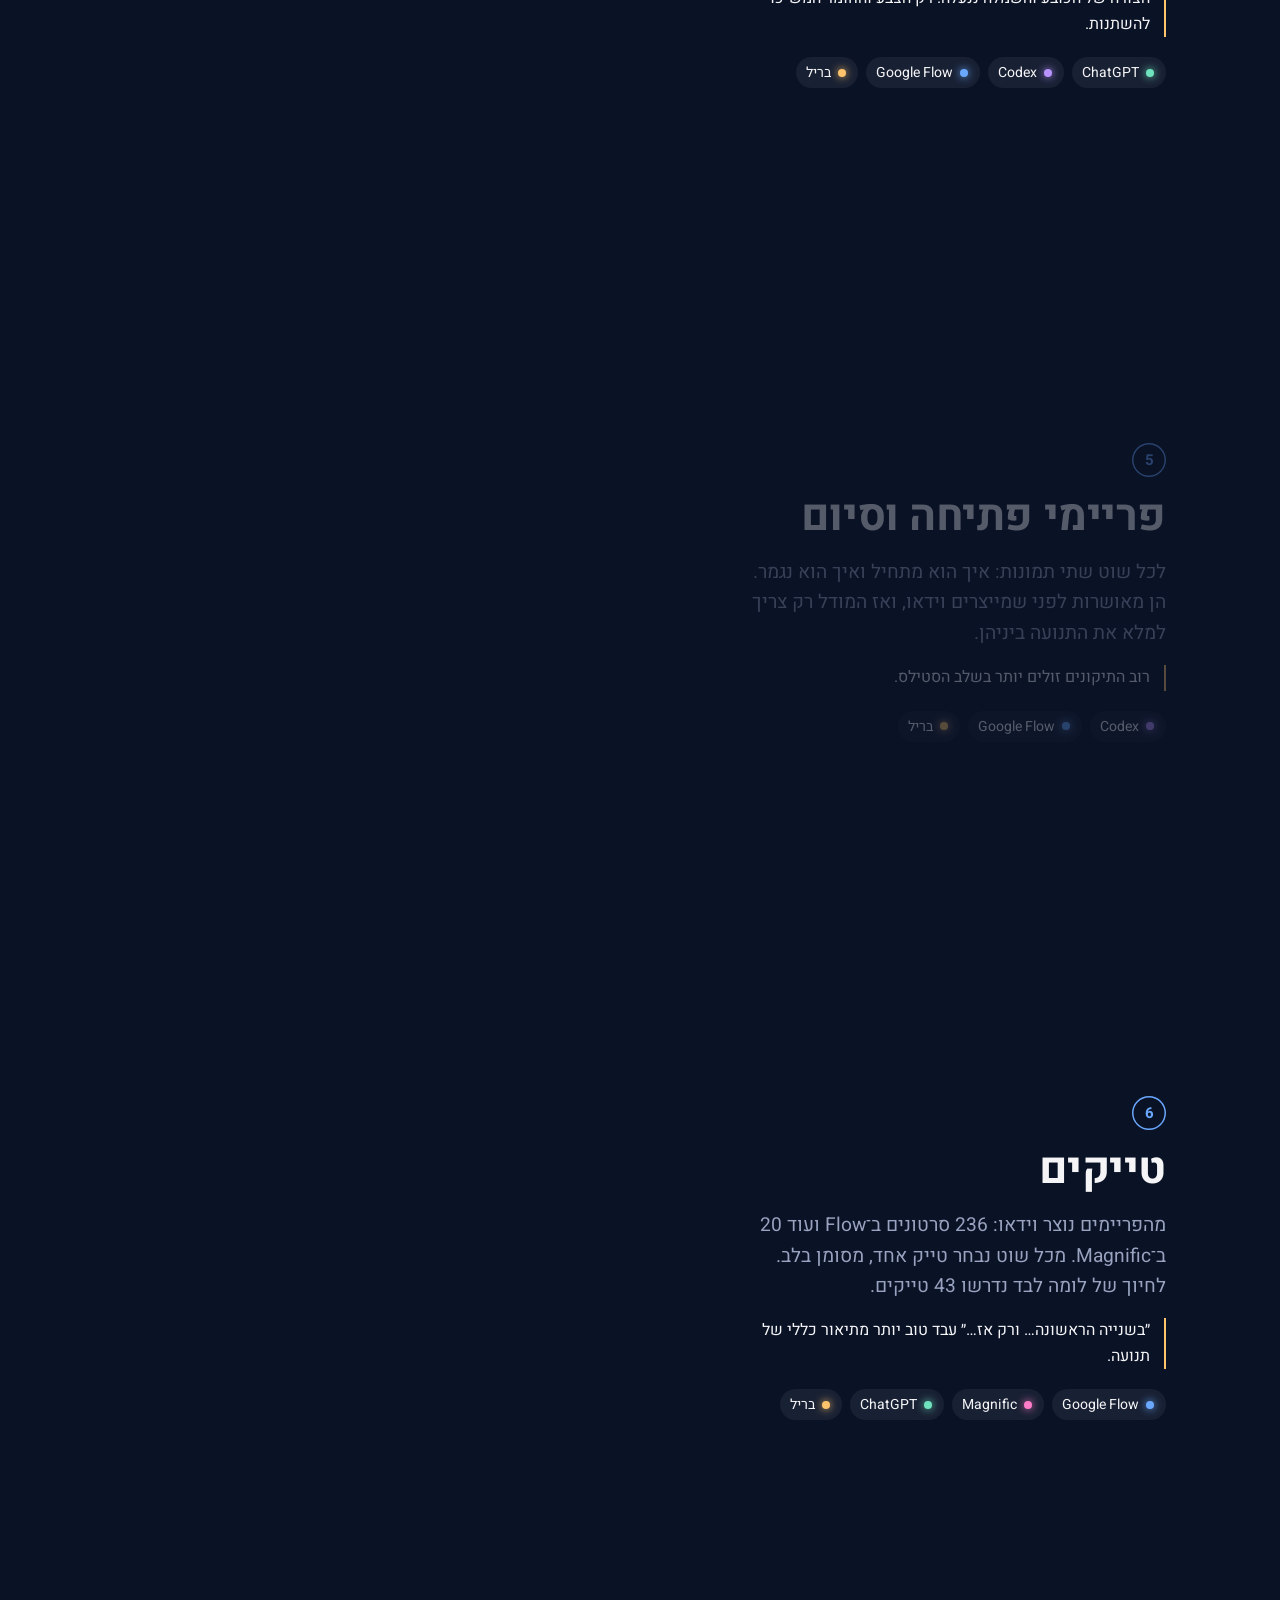
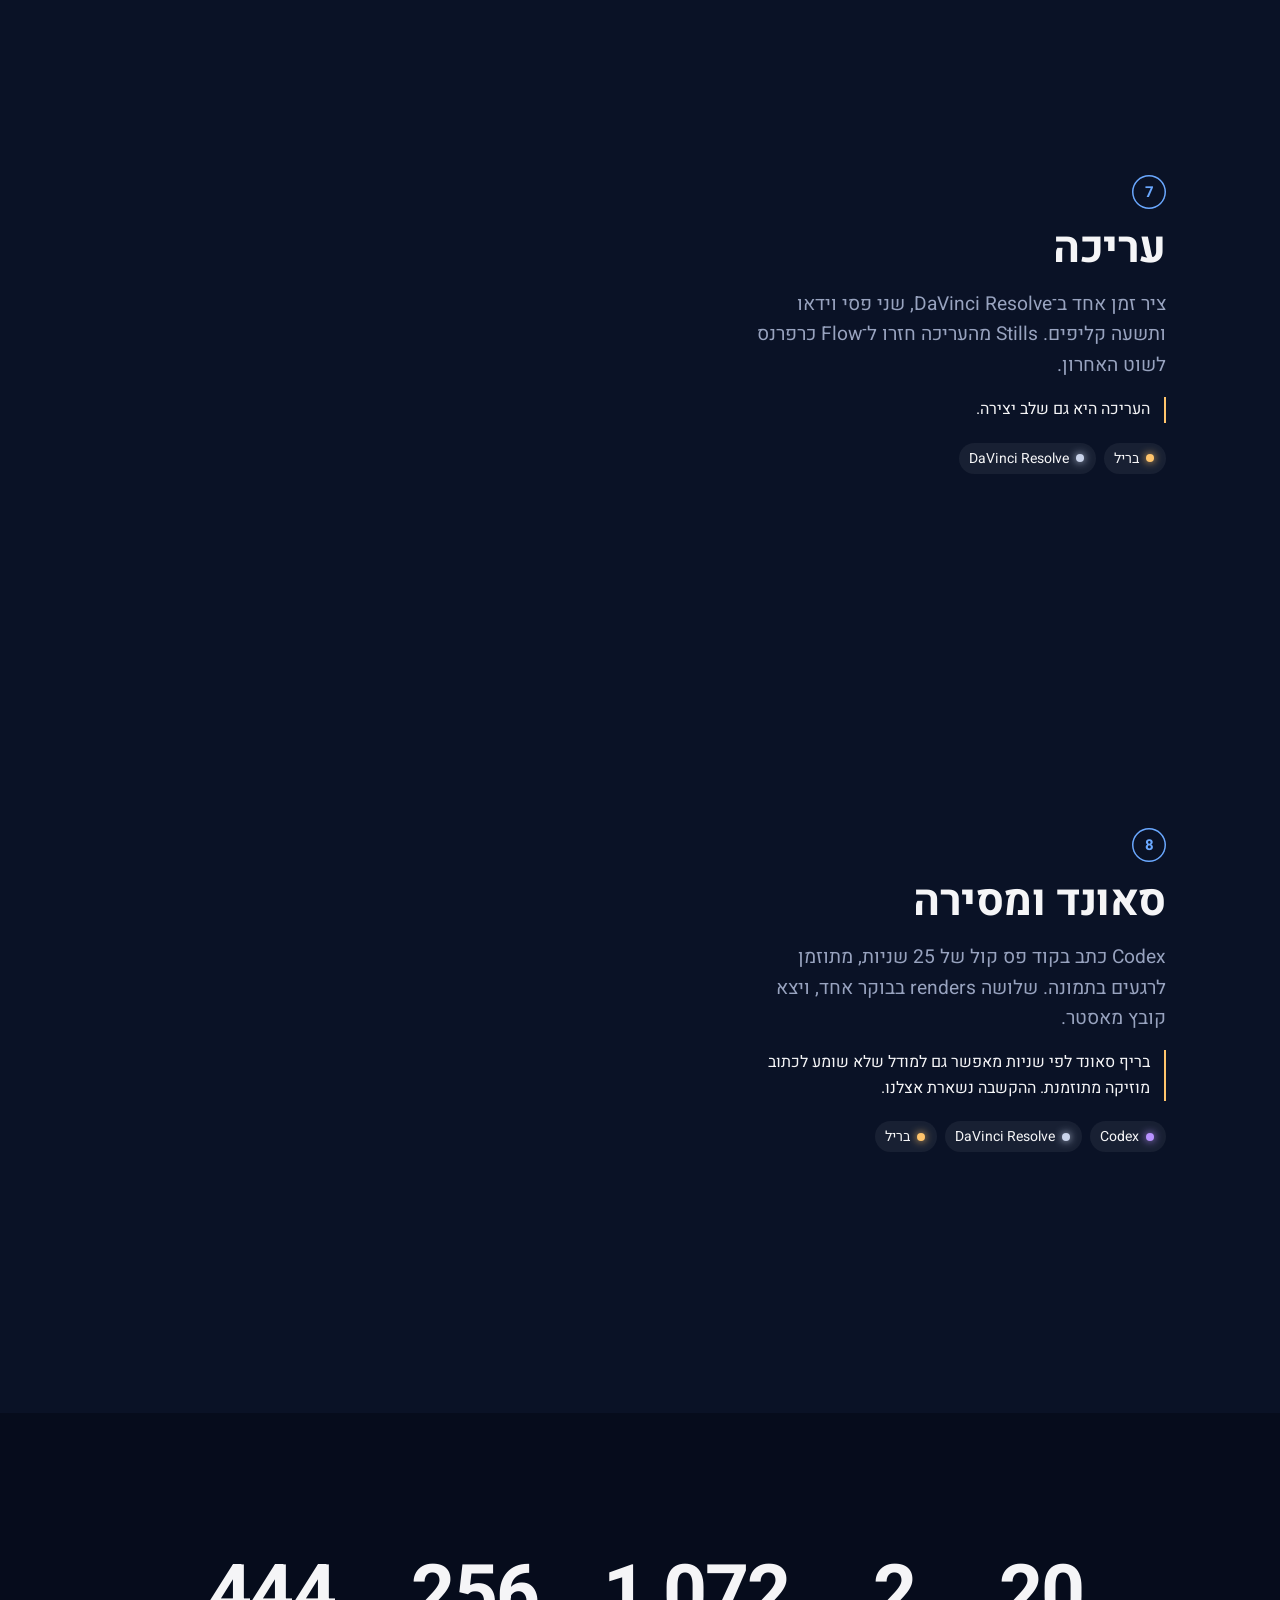
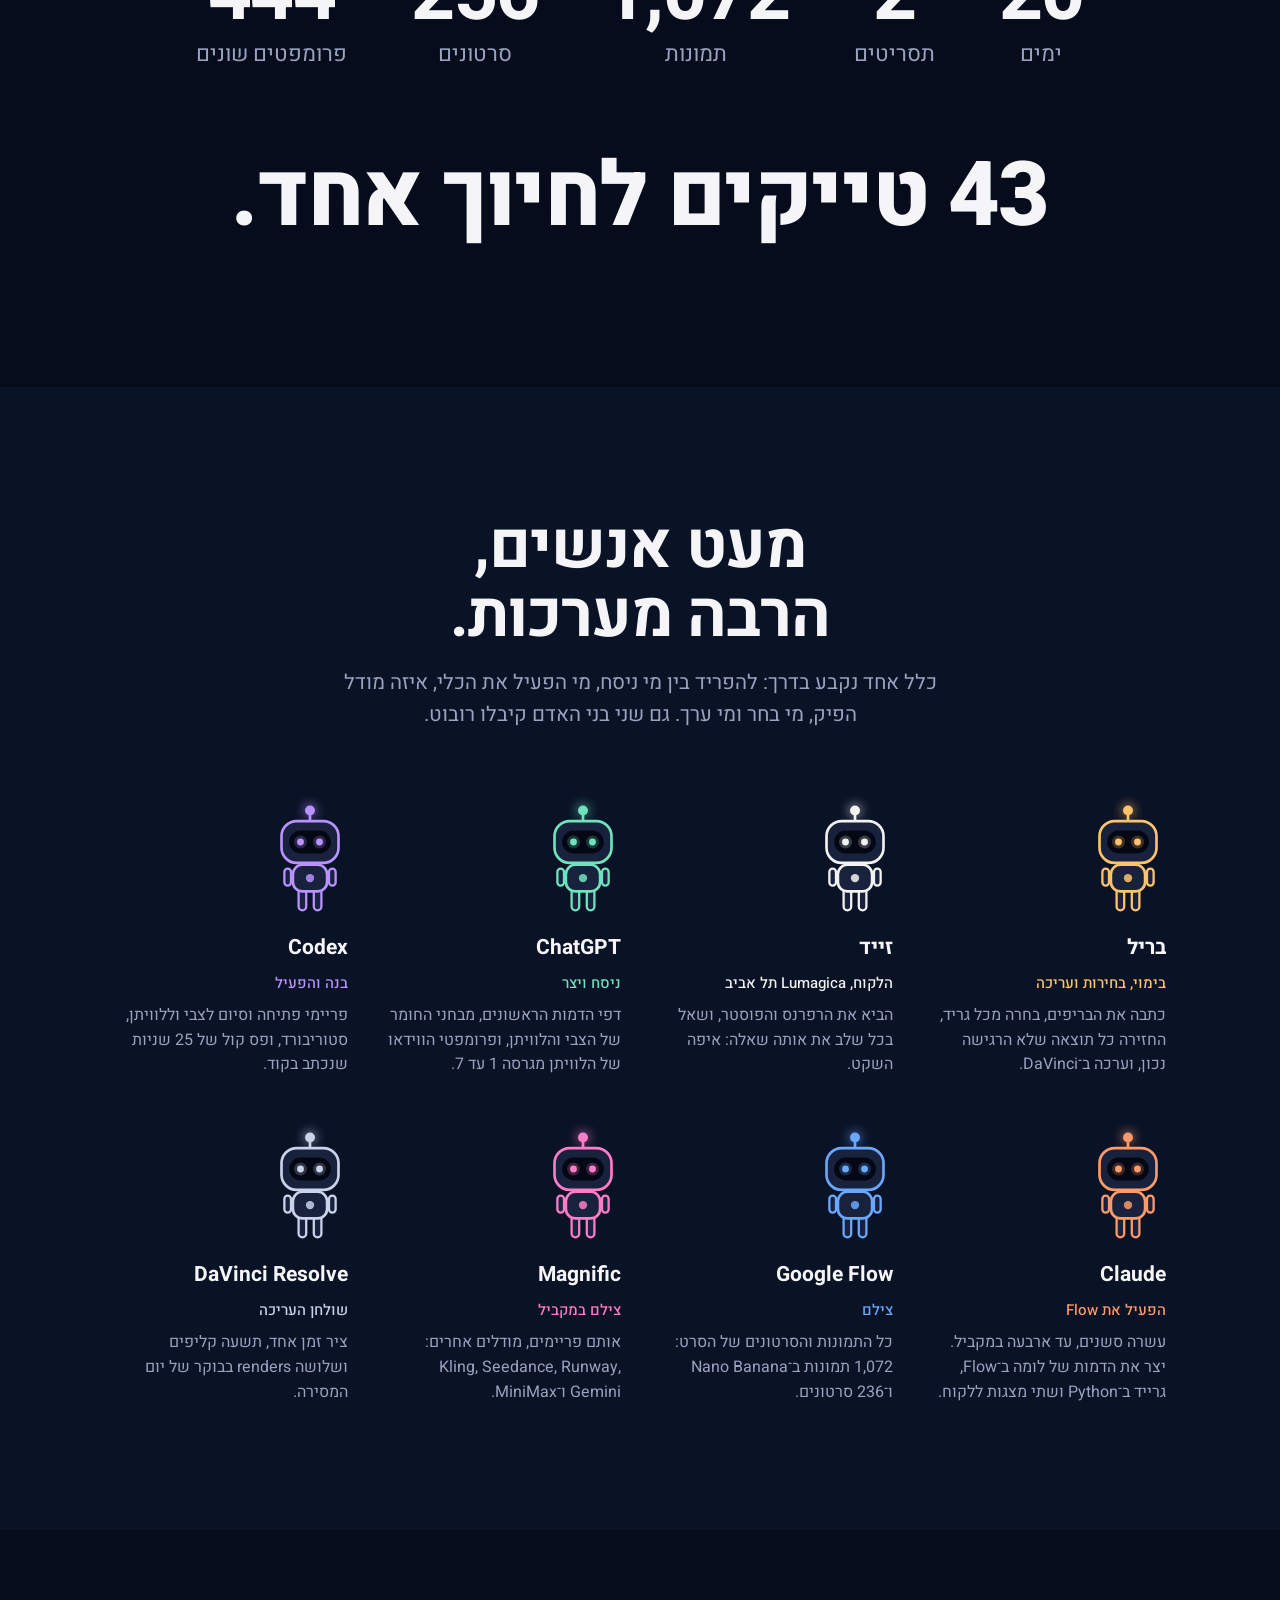
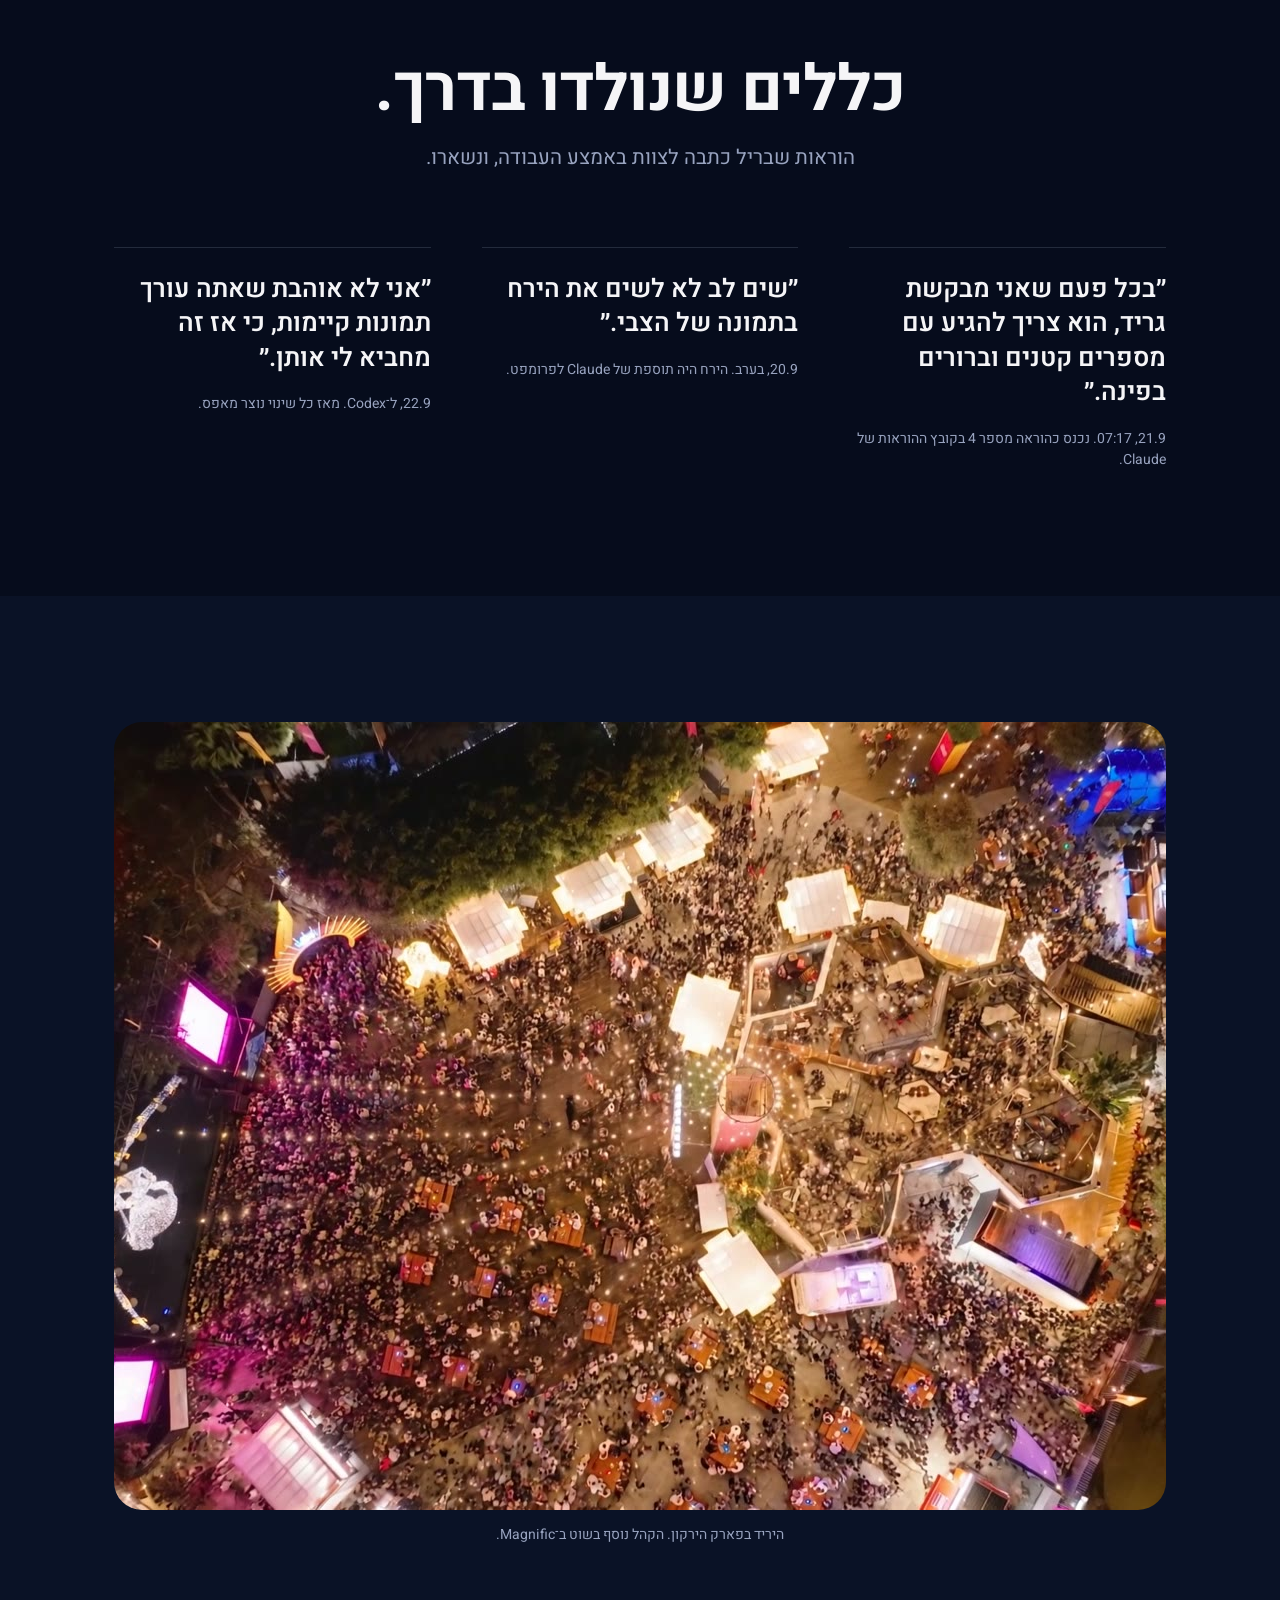
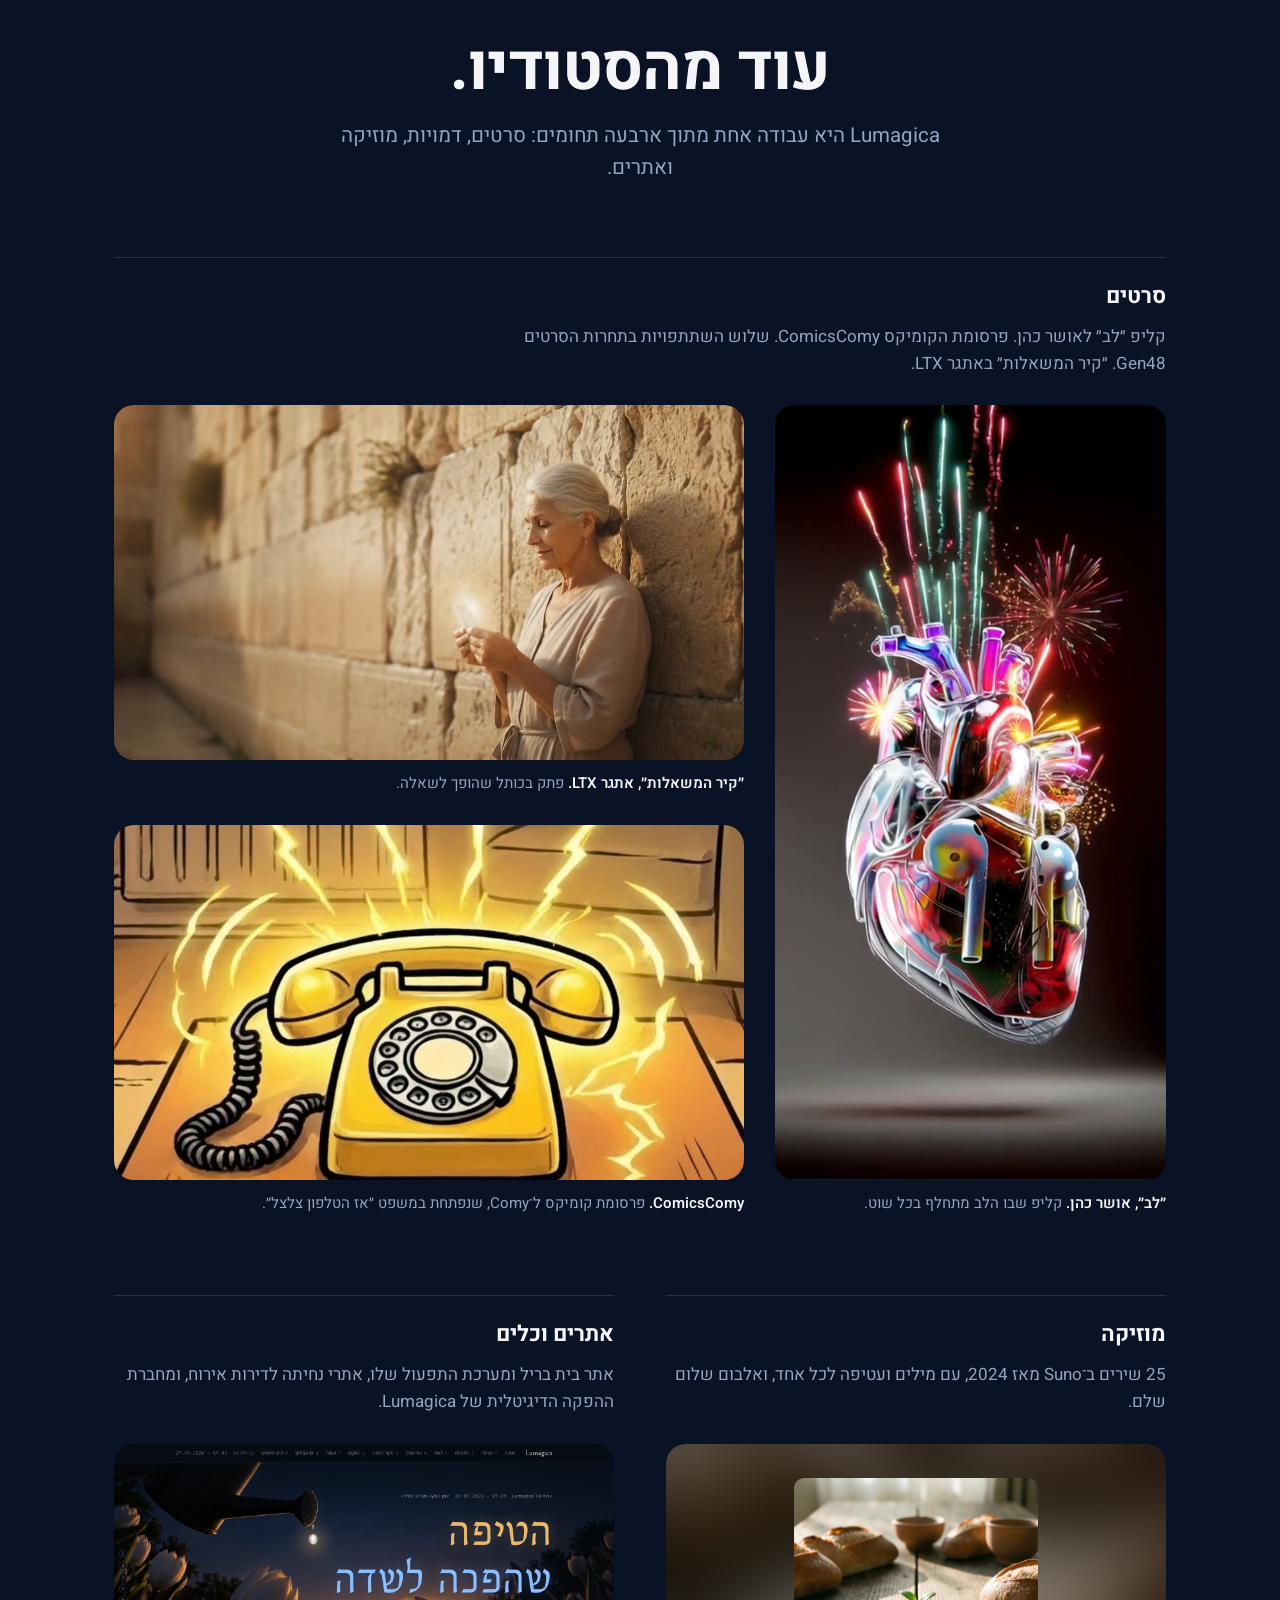
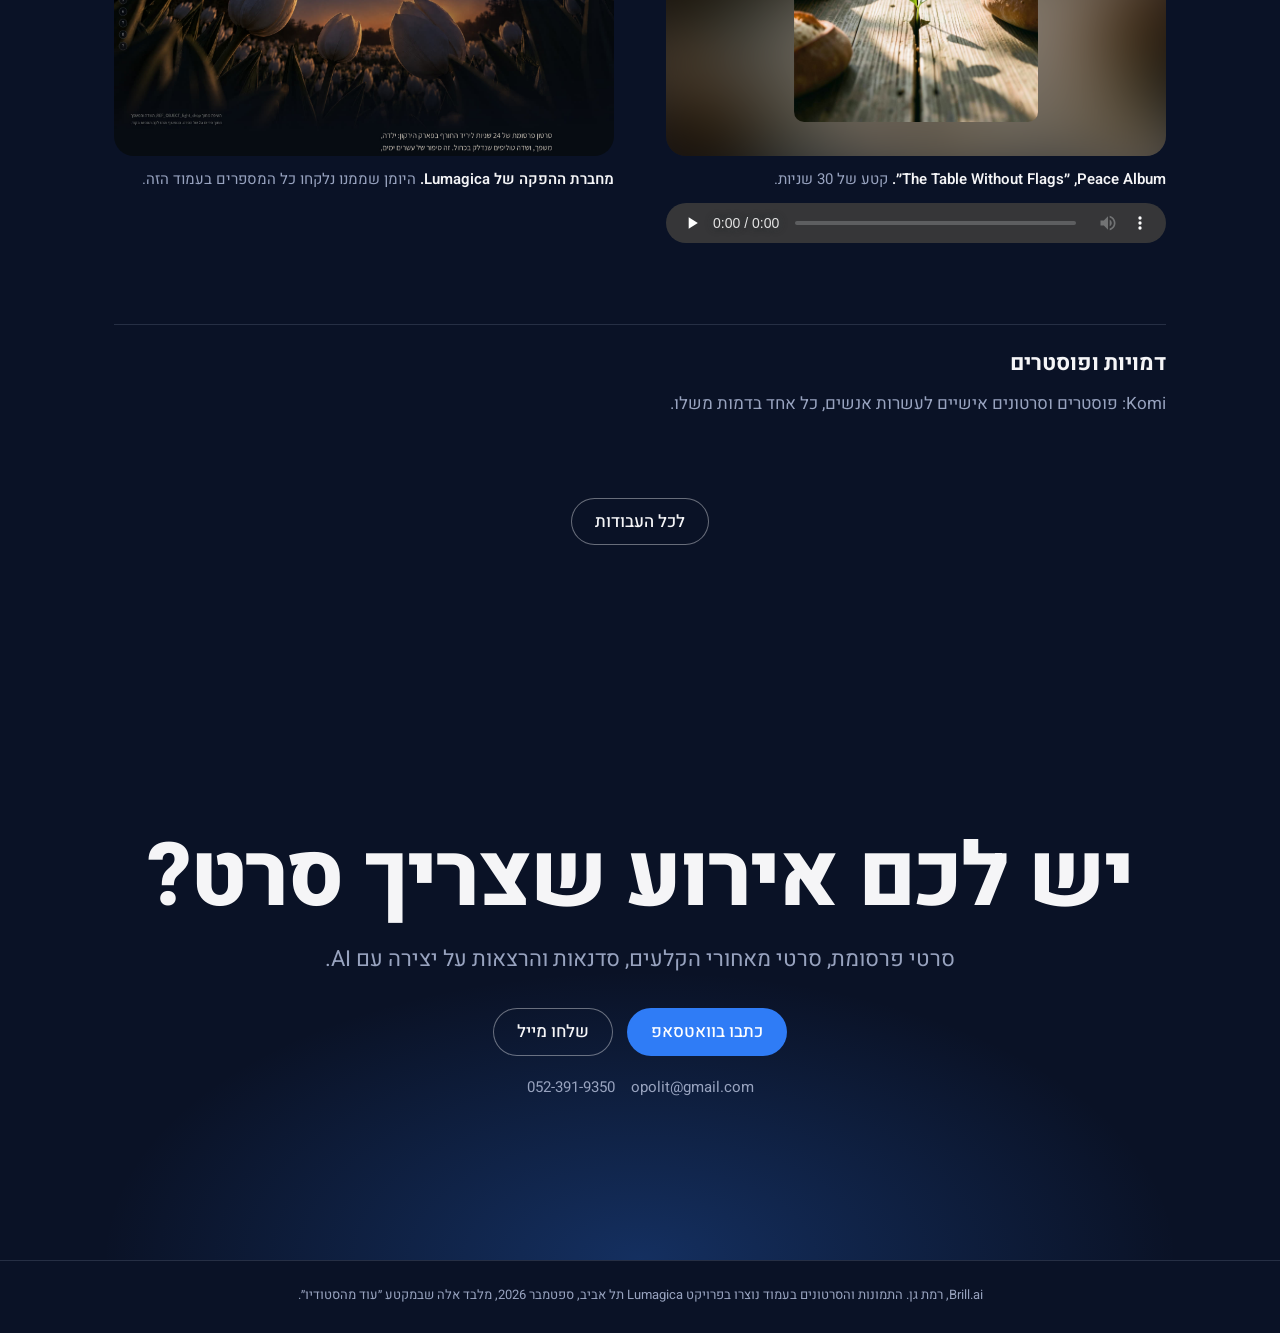
==== commit c12d4720: "Add work.html: full gallery of films, characters, music and sites The homepage tells one story (Luma" ====
--- a/index.html
+++ b/index.html
@@ -26,7 +26,7 @@
         <a href="#film">הסרט</a>
         <a href="#process">התהליך</a>
         <a href="#crew">הצוות</a>
-        <a href="#work">עוד עבודות</a>
+        <a href="work.html">עבודות</a>
         <a class="nav-cta" href="#contact">צרו קשר</a>
       </nav>
     </div>
@@ -302,6 +302,7 @@
           <p>Komi: פוסטרים וסרטונים אישיים לעשרות אנשים, כל אחד בדמות משלו.</p>
         </section>
       </div>
+      <p class="work-more"><a class="btn btn-ghost" href="work.html">לכל העבודות</a></p>
     </section>
 
     <!-- CONTACT -->
--- a/assets/css/site.css
+++ b/assets/css/site.css
@@ -610,6 +610,7 @@
 }
 .domain { display: grid; gap: 10px; align-content: start; padding-top: 22px; border-top: 1px solid var(--line); }
 .domain--films, .domain--text { grid-column: 1 / -1; }
+.work-more { text-align: center; margin-top: clamp(56px, 9vh, 96px); }
 .domain h3 { font-size: 22px; font-weight: 700; }
 .domain > p { font-size: 17px; color: var(--mist); line-height: 1.6; max-width: 40em; }
 
@@ -676,6 +677,141 @@
   .work-hero img { aspect-ratio: 16 / 10; border-radius: 20px; }
 }
 
+/* ---------- work page ---------- */
+.nav nav a[aria-current="page"] { color: var(--ink); }
+
+.page-intro {
+  padding: clamp(72px, 14vh, 152px) var(--gutter) clamp(24px, 4vh, 48px);
+  text-align: center;
+  display: grid;
+  justify-items: center;
+  gap: 20px;
+}
+.page-intro h1 {
+  font-size: clamp(60px, 11vw, 136px);
+  font-weight: 800;
+  line-height: 0.98;
+  letter-spacing: -0.025em;
+  background: linear-gradient(180deg, #ffffff 30%, #a9c8ff 100%);
+  -webkit-background-clip: text;
+  background-clip: text;
+  color: transparent;
+  padding-bottom: 0.06em;
+}
+.page-intro > p { max-width: 30em; font-size: clamp(18px, 1.8vw, 22px); color: var(--mist); }
+.domain-nav { display: flex; flex-wrap: wrap; justify-content: center; gap: 10px; margin-top: 8px; }
+.domain-nav a {
+  font-size: 15px;
+  text-decoration: none;
+  padding: 7px 16px;
+  border-radius: 999px;
+  background: rgba(255, 255, 255, 0.06);
+  transition: background 0.2s;
+}
+.domain-nav a:hover { background: rgba(255, 255, 255, 0.12); }
+
+.gallery { padding: clamp(80px, 12vh, 144px) 0; }
+.gallery--deep { background: var(--deep); }
+.shelf {
+  max-width: var(--wrap);
+  margin: clamp(48px, 8vh, 88px) auto 0;
+  padding-inline: var(--gutter);
+  display: grid;
+  gap: clamp(40px, 6vh, 64px) clamp(20px, 2.4vw, 32px);
+}
+.shelf--wide { grid-template-columns: repeat(2, minmax(0, 1fr)); }
+.shelf--tall { grid-template-columns: repeat(4, minmax(0, 1fr)); }
+.shelf--three { grid-template-columns: repeat(3, minmax(0, 1fr)); }
+.shelf--feature { grid-template-columns: minmax(0, 2fr) minmax(0, 1fr); align-items: end; }
+
+.piece { display: grid; gap: 12px; align-content: start; }
+.piece > img, .piece > video, .piece-link img {
+  width: 100%;
+  height: auto;
+  aspect-ratio: 16 / 9;
+  object-fit: cover;
+  border-radius: 20px;
+  background: var(--panel);
+}
+.shelf--tall .piece > video { aspect-ratio: 9 / 16; }
+.shelf--three .piece > img, .shelf--three .piece-link img { aspect-ratio: 16 / 10; }
+.piece-link { display: block; border-radius: 20px; overflow: hidden; }
+.piece figcaption { font-size: 15px; color: var(--mist); line-height: 1.5; }
+.piece figcaption b { color: var(--ink); font-weight: 600; }
+.piece figcaption a { color: var(--tulip); text-decoration: none; white-space: nowrap; }
+.piece figcaption a:hover { color: #9cc4ff; }
+.piece--text { padding-top: 22px; border-top: 1px solid var(--line); }
+.piece--text h3 { font-size: 22px; font-weight: 700; }
+.piece--text p { font-size: 17px; color: var(--mist); line-height: 1.6; }
+@media (prefers-reduced-motion: no-preference) {
+  .piece-link img { transition: transform 0.8s var(--ease); }
+  .piece-link:hover img { transform: scale(1.025); }
+}
+
+/* music: native players without JS; site.js swaps in a play button on the cover */
+.tracks {
+  list-style: none;
+  max-width: var(--wrap);
+  margin: clamp(48px, 8vh, 88px) auto 0;
+  padding: 0 var(--gutter);
+  display: grid;
+  grid-template-columns: repeat(4, minmax(0, 1fr));
+  gap: clamp(36px, 5vh, 56px) clamp(20px, 2.4vw, 32px);
+}
+.track { display: grid; gap: 4px; align-content: start; text-align: right; }
+.track-cover { position: relative; margin-bottom: 10px; }
+.track img { width: 100%; height: auto; aspect-ratio: 1; object-fit: cover; border-radius: 14px; background: var(--panel); }
+.track > img { margin-bottom: 10px; }
+.track-title { font-size: 17px; font-weight: 600; line-height: 1.35; }
+.track-meta { font-size: 14px; color: var(--mist); }
+.track audio { width: 100%; height: 40px; margin-top: 8px; }
+.track.is-enhanced audio { display: none; }
+.track-play {
+  position: absolute;
+  bottom: 12px;
+  inset-inline-start: 12px;
+  width: 48px;
+  height: 48px;
+  display: grid;
+  place-items: center;
+  border: 0;
+  border-radius: 50%;
+  background: rgba(10, 18, 38, 0.72);
+  -webkit-backdrop-filter: blur(12px);
+  backdrop-filter: blur(12px);
+  cursor: pointer;
+  transition: background 0.2s, transform 0.2s;
+}
+.track-play:hover { background: var(--tulip-strong); }
+.track-play svg { width: 20px; height: 20px; fill: currentColor; }
+.track-play .i-pause, .track.is-playing .track-play .i-play { display: none; }
+.track.is-playing .track-play .i-pause { display: block; }
+.track.is-playing .track-play { background: var(--tulip-strong); }
+.track-bar {
+  position: absolute;
+  inset-inline: 14px;
+  bottom: -6px;
+  height: 2px;
+  border-radius: 2px;
+  background: var(--line);
+  overflow: hidden;
+  opacity: 0;
+  transition: opacity 0.3s;
+}
+.track-bar i { position: absolute; inset-block: 0; right: 0; width: var(--p, 0%); background: var(--lamp); }
+.track.is-playing .track-bar, .track.has-played .track-bar { opacity: 1; }
+
+@media (max-width: 960px) {
+  .shelf--tall, .tracks { grid-template-columns: repeat(2, minmax(0, 1fr)); }
+  .shelf--three { grid-template-columns: 1fr 1fr; }
+  .shelf--three .piece:first-child { grid-column: 1 / -1; }
+}
+@media (max-width: 720px) {
+  .shelf--wide, .shelf--feature, .shelf--three { grid-template-columns: 1fr; }
+  .shelf--three .piece:first-child { grid-column: auto; }
+  .piece > img, .piece > video, .piece-link img { border-radius: 16px; }
+}
+
 /* ---------- contact ---------- */
 .contact {
   padding: clamp(112px, 18vh, 200px) var(--gutter);
